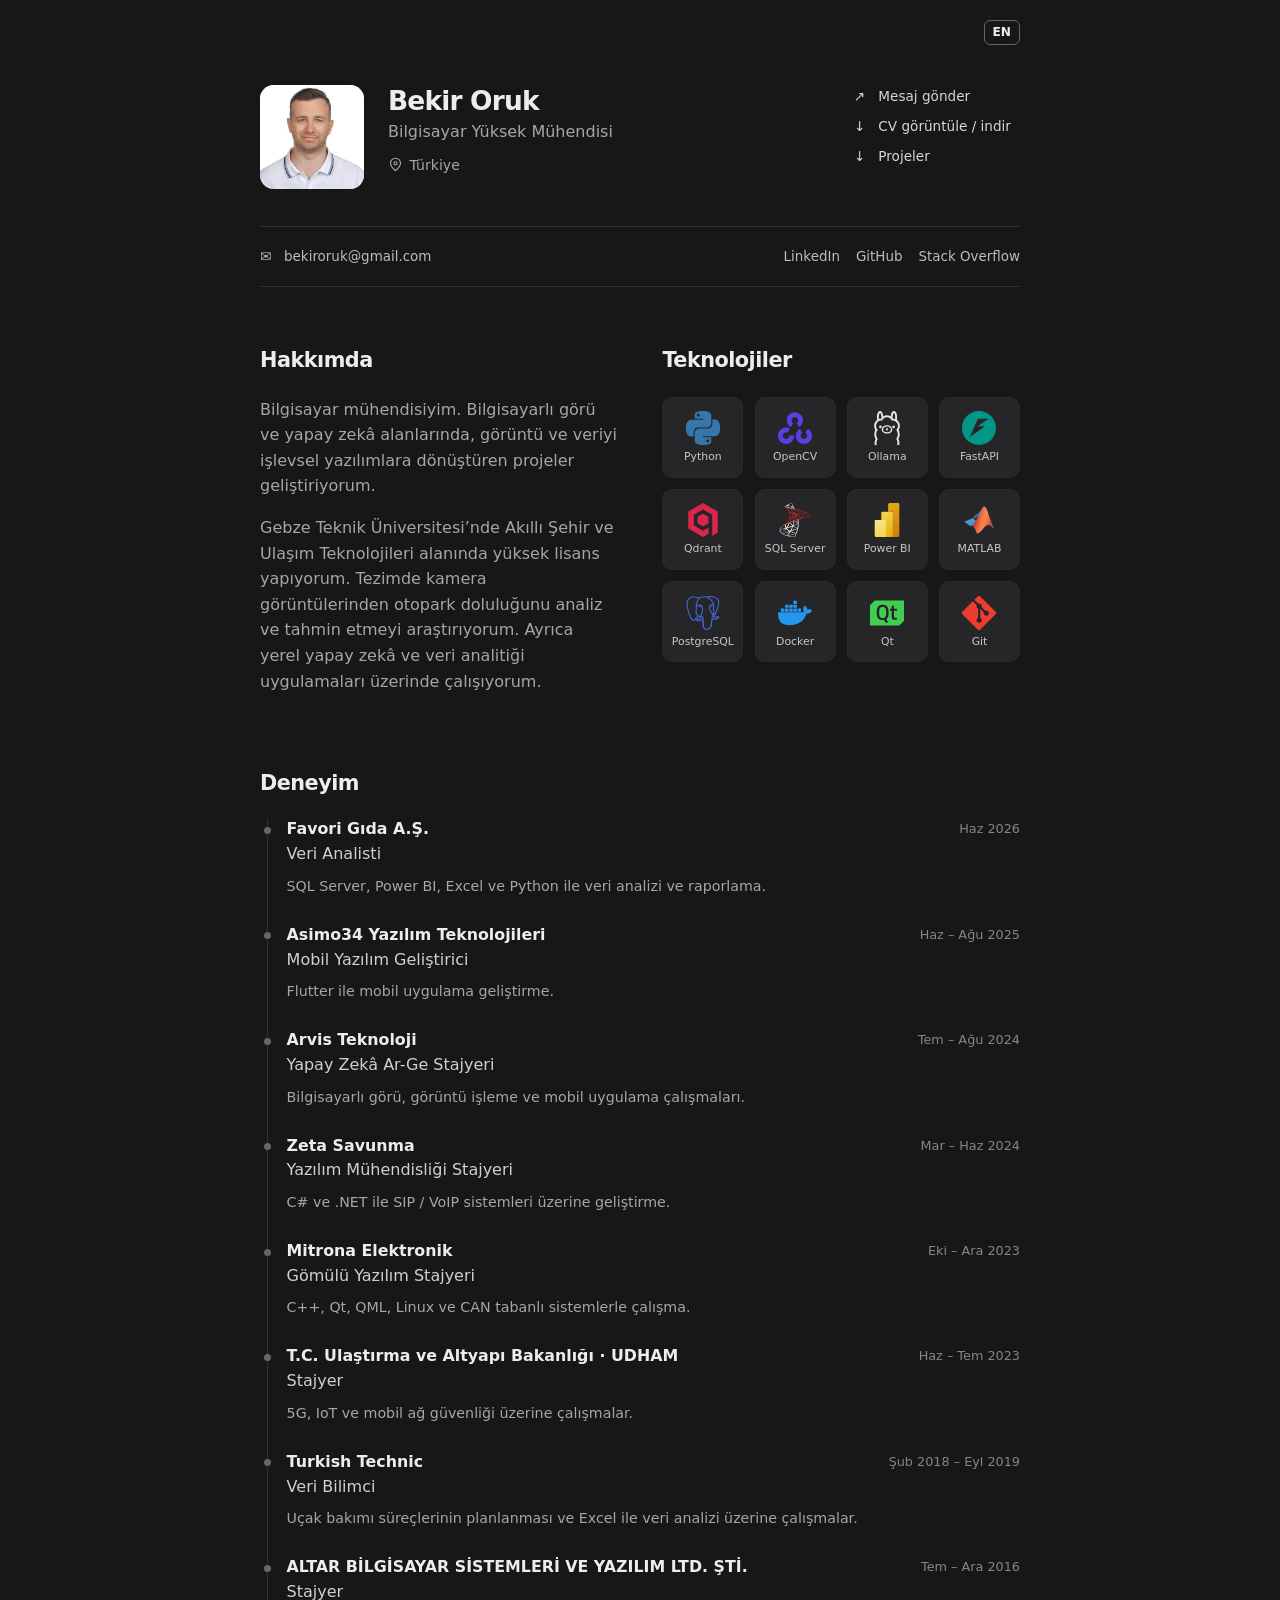
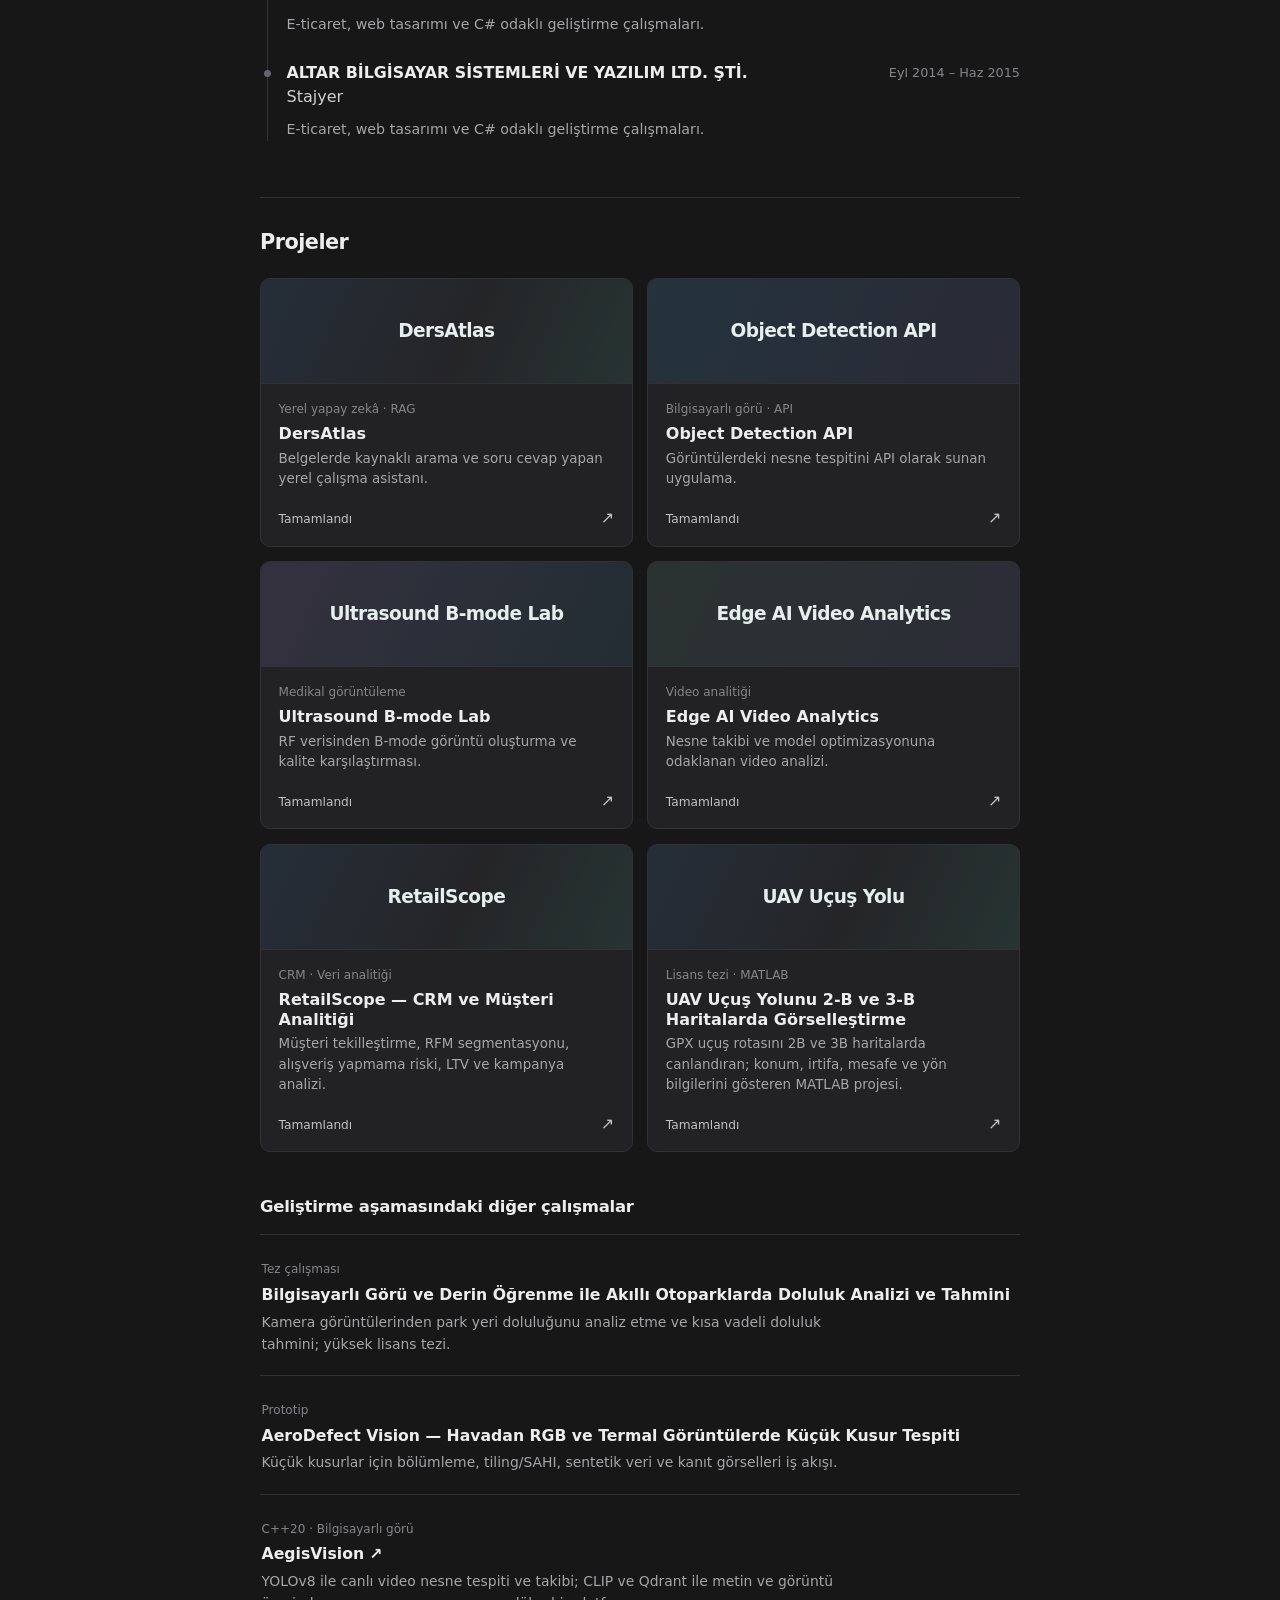
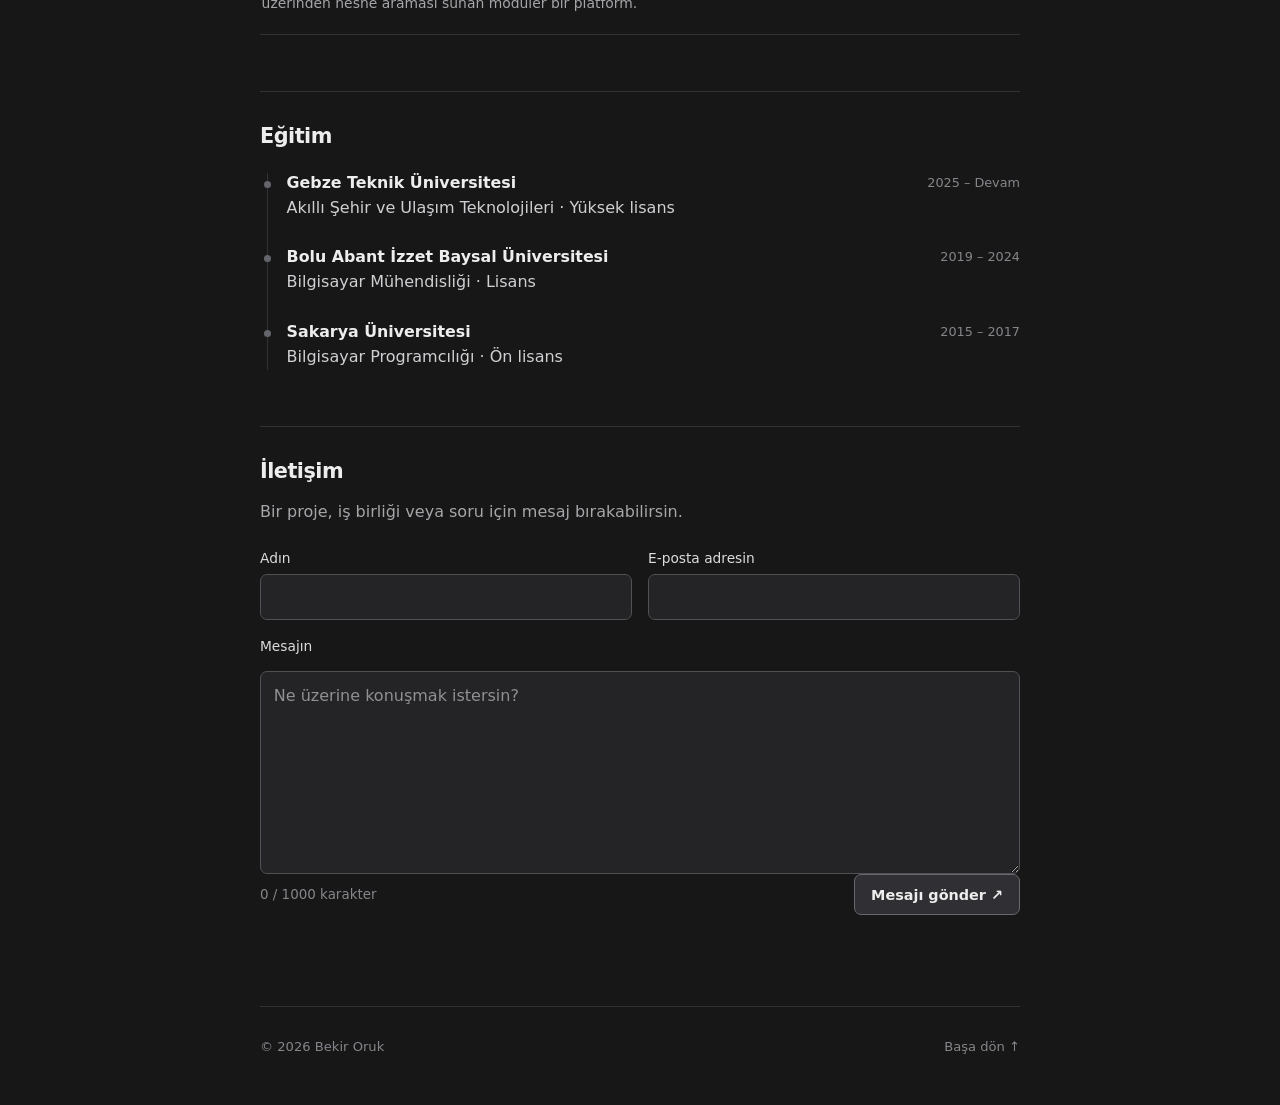
==== index.html @ a129b003 "Add AegisVision project with verified description" ====
<!doctype html>
<html lang="tr"><head><meta charset="utf-8"><meta name="viewport" content="width=device-width, initial-scale=1"><meta name="theme-color" content="#171717"><meta name="description" content="Bekir Oruk’un portföyü. Bilgisayarlı görü, yerel yapay zekâ ve yazılım projeleri."><title>Bekir Oruk | Bilgisayar Yüksek Mühendisi</title><link rel="alternate" hreflang="tr" href="https://bekir-oruk.bekiroruk.chatgpt.site/"><link rel="alternate" hreflang="en" href="https://bekir-oruk.bekiroruk.chatgpt.site/en/"><link rel="icon" type="image/svg+xml" href="data:image/svg+xml,%3Csvg xmlns='http://www.w3.org/2000/svg' viewBox='0 0 64 64'%3E%3Crect width='64' height='64' rx='14' fill='%23171717'/%3E%3Ctext x='32' y='42' font-family='sans-serif' font-size='26' font-weight='700' text-anchor='middle' fill='%23e8e8e8'%3EBO%3C/text%3E%3C/svg%3E"><link rel="stylesheet" href="assets/css/styles.css"></head><body><a class="skip" href="#icerik">İçeriğe geç</a><main class="page" id="icerik">
<header class="profile" id="baslangic"><a class="lang-switch" href="/en/" hreflang="en" lang="en" aria-label="EN">EN</a><img src="assets/images/bekir-oruk.jpg" alt="Bekir Oruk" class="portrait" width="104" height="104" fetchpriority="high"><div class="identity"><h1>Bekir Oruk</h1><p>Bilgisayar Yüksek Mühendisi</p><span class="location"><svg viewBox="0 0 24 24" aria-hidden="true" focusable="false" fill="none" stroke="currentColor" stroke-width="1.8" stroke-linecap="round" stroke-linejoin="round"><path d="M20 10c0 5-8 12-8 12S4 15 4 10a8 8 0 1 1 16 0Z"/><circle cx="12" cy="10" r="2.5"/></svg><span>Türkiye</span></span></div><nav class="quick-links" aria-label="Hızlı bağlantılar"><a href="#mesaj">↗ &nbsp; Mesaj gönder</a><a href="assets/docs/Bekir_Oruk_CV.pdf" target="_blank" rel="noopener noreferrer" type="application/pdf">↓ &nbsp; CV görüntüle / indir</a><a href="#projeler">↓ &nbsp; Projeler</a></nav></header>
<div class="profile-links"><a class="email-link" href="mailto:bekiroruk@gmail.com">✉ &nbsp; bekiroruk@gmail.com</a><nav class="social-links" aria-label="Sosyal profiller">
            <a href="https://www.linkedin.com/in/bekiroruk/" target="_blank" rel="noopener noreferrer" aria-label="LinkedIn profilimi aç" title="LinkedIn"><svg viewBox="0 0 24 24" aria-hidden="true" focusable="false" fill="currentColor"><path d="M20.45 2H3.55C2.69 2 2 2.68 2 3.52v16.96c0 .84.69 1.52 1.55 1.52h16.9c.86 0 1.55-.68 1.55-1.52V3.52c0-.84-.69-1.52-1.55-1.52ZM7.93 18.75H5.16V9.84h2.77v8.91ZM6.55 8.62a1.6 1.6 0 1 1 0-3.2 1.6 1.6 0 0 1 0 3.2Zm12.2 10.13h-2.77v-4.33c0-1.03-.02-2.36-1.44-2.36-1.44 0-1.66 1.12-1.66 2.28v4.41h-2.77V9.84h2.66v1.22h.04c.37-.7 1.28-1.44 2.63-1.44 2.82 0 3.31 1.86 3.31 4.28v4.85Z"/></svg><span>LinkedIn</span></a>
            <a href="https://github.com/bekiroruk" target="_blank" rel="noopener noreferrer" aria-label="GitHub profilimi aç" title="GitHub"><svg viewBox="0 0 24 24" aria-hidden="true" focusable="false" fill="currentColor"><path d="M12 .9a11.1 11.1 0 0 0-3.51 21.63c.56.1.76-.24.76-.54v-2.12c-3.1.67-3.75-1.32-3.75-1.32-.5-1.28-1.24-1.62-1.24-1.62-1.01-.69.08-.68.08-.68 1.12.08 1.71 1.15 1.71 1.15 1 .69 2.61.49 3.25.37.1-.72.39-1.22.71-1.5-2.48-.28-5.09-1.24-5.09-5.48 0-1.21.43-2.2 1.15-2.97-.11-.28-.5-1.41.11-2.94 0 0 .94-.3 3.05 1.13a10.5 10.5 0 0 1 5.55 0c2.12-1.43 3.05-1.13 3.05-1.13.61 1.53.23 2.66.12 2.94.72.77 1.15 1.76 1.15 2.97 0 4.25-2.62 5.2-5.11 5.47.4.35.76 1.03.76 2.08v3.08c0 .3.2.65.77.54A11.1 11.1 0 0 0 12 .9Z"/></svg><span>GitHub</span></a>
            <a href="https://stackoverflow.com/users/26426395/bekir-oruk" target="_blank" rel="noopener noreferrer" aria-label="Stack Overflow profilimi aç" title="Stack Overflow"><svg viewBox="0 0 24 24" aria-hidden="true" focusable="false" fill="currentColor"><path d="M5 16h2v4h11v-4h2v6H5v-6Zm3 1h9v2H8v-2Zm.3-3.8 9.1 1.9-.4 1.9-9.1-1.9.4-1.9Zm1.6-4 8.3 3.9-.8 1.8-8.3-3.9.8-1.8Zm2.6-3.5 6.9 6.1-1.3 1.5-6.9-6.1 1.3-1.5ZM16.3 2l5 7.8-1.7 1.1-5-7.8L16.3 2Z"/></svg><span>Stack Overflow</span></a>
          </nav></div>
<div class="overview"><section id="hakkimda" class="about"><h2>Hakkımda</h2><p>Bilgisayar mühendisiyim. Bilgisayarlı görü ve yapay zekâ alanlarında, görüntü ve veriyi işlevsel yazılımlara dönüştüren projeler geliştiriyorum.</p><p>Gebze Teknik Üniversitesi’nde Akıllı Şehir ve Ulaşım Teknolojileri alanında yüksek lisans yapıyorum. Tezimde kamera görüntülerinden otopark doluluğunu analiz ve tahmin etmeyi araştırıyorum. Ayrıca yerel yapay zekâ ve veri analitiği uygulamaları üzerinde çalışıyorum.</p></section><section id="teknolojiler" class="stack"><h2>Teknolojiler</h2><div class="tech-grid"><div class="tech" title="Python"><img src="assets/icons/python.svg" alt="" width="34" height="34"><span>Python</span></div>
<div class="tech" title="OpenCV"><img src="assets/icons/opencv.svg" alt="" width="34" height="34"><span>OpenCV</span></div>
<div class="tech" title="Ollama"><img src="assets/icons/ollama.svg" alt="" width="34" height="34"><span>Ollama</span></div>
<div class="tech" title="FastAPI"><img src="assets/icons/fastapi.svg" alt="" width="34" height="34"><span>FastAPI</span></div>
<div class="tech" title="Qdrant"><img src="assets/icons/qdrant.svg" alt="" width="34" height="34"><span>Qdrant</span></div>
<div class="tech" title="SQL Server"><img src="assets/icons/sqlserver.svg" alt="" width="34" height="34"><span>SQL Server</span></div>
<div class="tech" title="Power BI"><img src="assets/icons/powerbi.svg" alt="" width="34" height="34"><span>Power BI</span></div>
<div class="tech" title="MATLAB"><img src="assets/icons/matlab.svg" alt="" width="34" height="34"><span>MATLAB</span></div>
<div class="tech" title="PostgreSQL"><img src="assets/icons/postgresql.svg" alt="" width="34" height="34"><span>PostgreSQL</span></div>
<div class="tech" title="Docker"><img src="assets/icons/docker.svg" alt="" width="34" height="34"><span>Docker</span></div>
<div class="tech" title="Qt"><img src="assets/icons/qt.svg" alt="" width="34" height="34"><span>Qt</span></div>
<div class="tech" title="Git"><img src="assets/icons/git.svg" alt="" width="34" height="34"><span>Git</span></div></div></section></div>
<section id="deneyim" class="block"><h2>Deneyim</h2><div class="timeline"><article class="timeline-item"><div class="timeline-head"><div><h3>Favori Gıda A.Ş.</h3><p class="timeline-role">Veri Analisti</p></div><time>Haz 2026</time></div><p>SQL Server, Power BI, Excel ve Python ile veri analizi ve raporlama.</p></article>
<article class="timeline-item"><div class="timeline-head"><div><h3>Asimo34 Yazılım Teknolojileri</h3><p class="timeline-role">Mobil Yazılım Geliştirici</p></div><time>Haz – Ağu 2025</time></div><p>Flutter ile mobil uygulama geliştirme.</p></article>
<article class="timeline-item"><div class="timeline-head"><div><h3>Arvis Teknoloji</h3><p class="timeline-role">Yapay Zekâ Ar-Ge Stajyeri</p></div><time>Tem – Ağu 2024</time></div><p>Bilgisayarlı görü, görüntü işleme ve mobil uygulama çalışmaları.</p></article>
<article class="timeline-item"><div class="timeline-head"><div><h3>Zeta Savunma</h3><p class="timeline-role">Yazılım Mühendisliği Stajyeri</p></div><time>Mar – Haz 2024</time></div><p>C# ve .NET ile SIP / VoIP sistemleri üzerine geliştirme.</p></article>
<article class="timeline-item"><div class="timeline-head"><div><h3>Mitrona Elektronik</h3><p class="timeline-role">Gömülü Yazılım Stajyeri</p></div><time>Eki – Ara 2023</time></div><p>C++, Qt, QML, Linux ve CAN tabanlı sistemlerle çalışma.</p></article>
<article class="timeline-item"><div class="timeline-head"><div><h3>T.C. Ulaştırma ve Altyapı Bakanlığı · UDHAM</h3><p class="timeline-role">Stajyer</p></div><time>Haz – Tem 2023</time></div><p>5G, IoT ve mobil ağ güvenliği üzerine çalışmalar.</p></article>
<article class="timeline-item"><div class="timeline-head"><div><h3>Turkish Technic</h3><p class="timeline-role">Veri Bilimci</p></div><time>Şub 2018 – Eyl 2019</time></div><p>Uçak bakımı süreçlerinin planlanması ve Excel ile veri analizi üzerine çalışmalar.</p></article>
<article class="timeline-item"><div class="timeline-head"><div><h3>ALTAR BİLGİSAYAR SİSTEMLERİ VE YAZILIM LTD. ŞTİ.</h3><p class="timeline-role">Stajyer</p></div><time>Tem – Ara 2016</time></div><p>E-ticaret, web tasarımı ve C# odaklı geliştirme çalışmaları.</p></article>
<article class="timeline-item"><div class="timeline-head"><div><h3>ALTAR BİLGİSAYAR SİSTEMLERİ VE YAZILIM LTD. ŞTİ.</h3><p class="timeline-role">Stajyer</p></div><time>Eyl 2014 – Haz 2015</time></div><p>E-ticaret, web tasarımı ve C# odaklı geliştirme çalışmaları.</p></article></div></section>
<section id="projeler" class="block"><h2>Projeler</h2><div class="project-grid"><a class="project-card" href="https://github.com/bekiroruk/LLM_dersatlas" target="_blank" rel="noopener noreferrer"><span class="project-visual" aria-hidden="true"><span>DersAtlas</span></span><span class="project-details"><span class="project-category">Yerel yapay zekâ · RAG</span><strong>DersAtlas</strong><span class="project-description">Belgelerde kaynaklı arama ve soru cevap yapan yerel çalışma asistanı.</span><span class="project-foot"><span>Tamamlandı</span><span aria-hidden="true">↗</span></span></span></a>
<a class="project-card" href="https://github.com/bekiroruk/Object-Detection-Api" target="_blank" rel="noopener noreferrer"><span class="project-visual" aria-hidden="true"><span>Object Detection API</span></span><span class="project-details"><span class="project-category">Bilgisayarlı görü · API</span><strong>Object Detection API</strong><span class="project-description">Görüntülerdeki nesne tespitini API olarak sunan uygulama.</span><span class="project-foot"><span>Tamamlandı</span><span aria-hidden="true">↗</span></span></span></a>
<a class="project-card" href="https://github.com/bekiroruk/ultrasound-bmode-lab" target="_blank" rel="noopener noreferrer"><span class="project-visual" aria-hidden="true"><span>Ultrasound B-mode Lab</span></span><span class="project-details"><span class="project-category">Medikal görüntüleme</span><strong>Ultrasound B-mode Lab</strong><span class="project-description">RF verisinden B-mode görüntü oluşturma ve kalite karşılaştırması.</span><span class="project-foot"><span>Tamamlandı</span><span aria-hidden="true">↗</span></span></span></a>
<a class="project-card" href="https://github.com/bekiroruk/cv-advanced-assessment" target="_blank" rel="noopener noreferrer"><span class="project-visual" aria-hidden="true"><span>Edge AI Video Analytics</span></span><span class="project-details"><span class="project-category">Video analitiği</span><strong>Edge AI Video Analytics</strong><span class="project-description">Nesne takibi ve model optimizasyonuna odaklanan video analizi.</span><span class="project-foot"><span>Tamamlandı</span><span aria-hidden="true">↗</span></span></span></a><a class="project-card" href="https://github.com/bekiroruk/retailscope-crm-analytics" target="_blank" rel="noopener noreferrer"><span class="project-visual" aria-hidden="true"><span>RetailScope</span></span><span class="project-details"><span class="project-category">CRM · Veri analitiği</span><strong>RetailScope — CRM ve Müşteri Analitiği</strong><span class="project-description">Müşteri tekilleştirme, RFM segmentasyonu, alışveriş yapmama riski, LTV ve kampanya analizi.</span><span class="project-foot"><span>Tamamlandı</span><span aria-hidden="true">↗</span></span></span></a><a class="project-card" href="https://github.com/bekiroruk/uav-flight-path-visualization" target="_blank" rel="noopener noreferrer"><span class="project-visual" aria-hidden="true"><span>UAV Uçuş Yolu</span></span><span class="project-details"><span class="project-category">Lisans tezi · MATLAB</span><strong>UAV Uçuş Yolunu 2-B ve 3-B Haritalarda Görselleştirme</strong><span class="project-description">GPX uçuş rotasını 2B ve 3B haritalarda canlandıran; konum, irtifa, mesafe ve yön bilgilerini gösteren MATLAB projesi.</span><span class="project-foot"><span>Tamamlandı</span><span aria-hidden="true">↗</span></span></span></a></div><h3 class="subheading">Geliştirme aşamasındaki diğer çalışmalar</h3><div class="work-list"><article class="work-row"><div><span class="eyebrow">Tez çalışması</span><h3>Bilgisayarlı Görü ve Derin Öğrenme ile Akıllı Otoparklarda Doluluk Analizi ve Tahmini</h3><p>Kamera görüntülerinden park yeri doluluğunu analiz etme ve kısa vadeli doluluk tahmini; yüksek lisans tezi.</p></div></article><article class="work-row"><div><span class="eyebrow">Prototip</span><h3>AeroDefect Vision — Havadan RGB ve Termal Görüntülerde Küçük Kusur Tespiti</h3><p>Küçük kusurlar için bölümleme, tiling/SAHI, sentetik veri ve kanıt görselleri iş akışı.</p></div></article><article class="work-row"><div><span class="eyebrow">C++20 · Bilgisayarlı görü</span><h3><a href="https://github.com/bekiroruk/aegis-vision" target="_blank" rel="noopener noreferrer" aria-label="AegisVision GitHub deposunu aç">AegisVision <span aria-hidden="true">↗</span></a></h3><p>YOLOv8 ile canlı video nesne tespiti ve takibi; CLIP ve Qdrant ile metin ve görüntü üzerinden nesne araması sunan modüler bir platform.</p></div></article></div></section>
<section id="egitim" class="block"><h2>Eğitim</h2><div class="timeline"><article class="timeline-item"><div class="timeline-head"><div><h3>Gebze Teknik Üniversitesi</h3><p class="timeline-role">Akıllı Şehir ve Ulaşım Teknolojileri · Yüksek lisans</p></div><time>2025 – Devam</time></div></article><article class="timeline-item"><div class="timeline-head"><div><h3>Bolu Abant İzzet Baysal Üniversitesi</h3><p class="timeline-role">Bilgisayar Mühendisliği · Lisans</p></div><time>2019 – 2024</time></div></article><article class="timeline-item"><div class="timeline-head"><div><h3>Sakarya Üniversitesi</h3><p class="timeline-role">Bilgisayar Programcılığı · Ön lisans</p></div><time>2015 – 2017</time></div></article></div></section>
<section id="mesaj" class="block contact"><h2>İletişim</h2><p>Bir proje, iş birliği veya soru için mesaj bırakabilirsin.</p><form class="contact-form" action="https://formsubmit.co/bekiroruk@gmail.com" method="POST"><input type="hidden" name="_subject" value="Bekir Oruk web sitesinden yeni mesaj"><input class="form-trap" type="text" name="_honey" tabindex="-1" autocomplete="off" aria-hidden="true"><div class="contact-fields"><label>Adın<input type="text" name="name" autocomplete="name" required maxlength="100"></label><label>E-posta adresin<input type="email" name="email" autocomplete="email" required maxlength="254"></label></div><label for="contact-message">Mesajın</label><textarea id="contact-message" name="message" required maxlength="1000" rows="7" placeholder="Ne üzerine konuşmak istersin?"></textarea><div class="form-footer"><span id="message-count" aria-live="polite">0 / 1000 karakter</span><button class="btn" type="submit">Mesajı gönder <span aria-hidden="true">↗</span></button></div><p class="form-feedback" id="form-feedback" role="status" aria-live="polite"></p></form></section><footer><span>© 2026 Bekir Oruk</span><a href="#baslangic">Başa dön ↑</a></footer></main><script src="assets/js/main.js" defer></script></body></html>
---- assets/css/styles.css ----
:root{color-scheme:dark;--bg:#171717;--card:#222225;--line:#323236;--text:#ededed;--muted:#a6a6aa;--soft:#85858b;--green:#50bd88}
*{box-sizing:border-box}html{scroll-behavior:smooth;scroll-padding-top:1.5rem}body{margin:0;background:var(--bg);color:var(--text);font:400 1rem/1.6 system-ui,-apple-system,"Segoe UI",sans-serif}a{color:inherit;text-decoration:none}a:hover{color:white}a:focus-visible,button:focus-visible,input:focus-visible,textarea:focus-visible{outline:2px solid #b9d8ff;outline-offset:3px}.skip{position:absolute;top:-5rem;left:1rem;z-index:3;padding:.5rem 1rem;background:white;color:#171717}.skip:focus{top:1rem}.page{width:min(100% - 2.5rem,760px);margin:0 auto}
.profile{display:grid;grid-template-columns:104px minmax(0,1fr) 138px;gap:1.5rem;align-items:start;padding:5.3rem 0 2.3rem}.portrait{width:104px;height:104px;object-fit:cover;object-position:center 22%;border-radius:14px;background:#ccc}.identity h1{font-size:1.65rem;line-height:1.18;letter-spacing:-.03em;margin:0 0 .2rem}.identity p{font-size:1rem;color:var(--muted);margin:0}.location,.availability{display:block;color:var(--muted);font-size:.88rem}.location{display:flex;align-items:center;gap:.4rem;margin-top:.55rem}.location svg{width:15px;height:15px;flex:none}.availability{margin-top:.3rem}.availability span{color:var(--green);font-size:.65rem;margin-right:.28rem}.quick-links{display:grid;gap:.5rem;font-size:.85rem;color:#d6d6d9;padding-top:.15rem}.quick-links a:hover,.email-link:hover{color:white;text-decoration:underline;text-underline-offset:4px}
.profile-links{display:flex;justify-content:space-between;align-items:center;gap:1.2rem;padding:1.2rem 0;border-block:1px solid var(--line);font-size:.84rem;color:#bbbcc0}.email-link{white-space:nowrap}.social-links{display:flex;justify-content:flex-end;flex-wrap:wrap;gap:.38rem 1rem}.social-links a{display:inline-flex;align-items:center;gap:.35rem}.social-links svg{width:15px;height:15px;display:none}.social-links a:hover{color:white}.social-links a span{display:inline}
.overview{display:grid;grid-template-columns:1fr 1fr;gap:2.8rem;padding:3.8rem 0 2.8rem}.page h2{font-size:1.3rem;line-height:1.25;letter-spacing:-.025em;margin:0 0 1.4rem}.about p{margin:0 0 1rem;color:var(--muted)}.about p:last-child{margin-bottom:0}.tech-grid{display:grid;grid-template-columns:repeat(4,minmax(0,1fr));gap:.7rem}.tech{aspect-ratio:1;display:flex;align-items:center;justify-content:center;flex-direction:column;gap:.15rem;border-radius:10px;background:#262629;border:1px solid #2a2a2d;color:#c8c8cb;font-size:.66rem;line-height:1.1;text-align:center}.tech-mark{font-size:1.45rem;font-weight:800;line-height:1.1;letter-spacing:-.07em;color:var(--brand)}
.block{padding:2rem 0 3.5rem;border-bottom:1px solid var(--line)}.timeline{border-left:1px solid var(--line);margin-left:.45rem}.timeline-item{position:relative;padding:0 0 1.7rem 1.15rem}.timeline-item:last-child{padding-bottom:0}.timeline-item:before{content:"";position:absolute;left:-4px;top:.48rem;width:7px;height:7px;background:#65666d;border-radius:50%}.timeline-head{display:flex;justify-content:space-between;gap:1.2rem}.timeline h3{font-size:.99rem;margin:0 0 .08rem;line-height:1.3}.timeline-role{color:#d0d0d4;margin:0}.timeline time{flex:none;color:var(--soft);font-size:.8rem;white-space:nowrap}.timeline-item>p{color:var(--muted);font-size:.89rem;margin:.5rem 0 0}.project-grid{display:grid;grid-template-columns:1fr 1fr;gap:.9rem}.project-card{display:flex;flex-direction:column;overflow:hidden;min-width:0;border:1px solid var(--line);background:var(--card);border-radius:10px;transition:transform .2s,border-color .2s}.project-card:hover{transform:translateY(-3px);border-color:#777780}.project-visual{display:grid;place-items:center;min-height:105px;padding:1rem 1.4rem;background:linear-gradient(115deg,#252e39,#252528 55%,#263432);border-bottom:1px solid var(--line);font-size:1.16rem;letter-spacing:-.03em;font-weight:750;text-align:center;color:#e6eeee}.project-card:nth-child(2) .project-visual{background:linear-gradient(115deg,#24333d,#2a2a35)}.project-card:nth-child(3) .project-visual{background:linear-gradient(115deg,#34313e,#232d33)}.project-card:nth-child(4) .project-visual{background:linear-gradient(115deg,#2b3331,#2c2c37)}.project-details{display:flex;flex-direction:column;gap:.3rem;padding:1rem 1.1rem;flex:1}.project-category,.eyebrow{font-size:.75rem;color:var(--soft)}.project-details strong{font-size:1rem;line-height:1.25}.project-description{color:var(--muted);font-size:.84rem;line-height:1.5}.project-foot{display:flex;justify-content:space-between;gap:.5rem;margin-top:auto;padding-top:1rem;color:#c1c2c6;font-size:.76rem}.project-foot span:last-child{font-size:1rem;line-height:1}.thesis{display:flex;justify-content:space-between;gap:1.5rem;align-items:center;padding:1.5rem 0 0}.thesis h3{font-size:1rem;margin:.2rem 0 .25rem}.thesis p{color:var(--muted);font-size:.88rem;margin:0}.thesis-status{white-space:nowrap;font-size:.8rem;color:var(--green)}
.contact{border:0}.contact>p{color:var(--muted);margin:-.5rem 0 1.4rem}.contact-fields{display:grid;grid-template-columns:1fr 1fr;gap:1rem}.contact-form label{display:block;font-size:.86rem;color:#ddd;margin-bottom:.9rem}.contact-form input:not(.form-trap),.contact-form textarea{display:block;width:100%;margin-top:.3rem;padding:.7rem .8rem;background:#242426;border:1px solid #505055;border-radius:7px;color:var(--text);font:inherit}.contact-form textarea{resize:vertical;min-height:150px}.contact-form textarea::placeholder{color:#909094}.form-trap{position:absolute;left:-9999px;width:1px;height:1px}.form-footer{display:flex;justify-content:space-between;align-items:center;gap:1rem;color:var(--soft);font-size:.84rem}.form-footer button{border:1px solid #68686d;background:#303034;color:var(--text);border-radius:7px;padding:.7rem 1rem;font:600 .9rem system-ui;cursor:pointer}.form-footer button:hover{background:#48484d}.form-footer button:disabled{opacity:.6;cursor:wait}.form-feedback{min-height:1.5rem;margin:.7rem 0 0;color:var(--green)}.form-feedback.is-error{color:#f6aaa8}.form-note{font-size:.76rem;color:var(--soft)}footer{border-top:1px solid var(--line);display:flex;justify-content:space-between;gap:1rem;padding:1.8rem 0 3rem;font-size:.82rem;color:var(--soft)}
@media(max-width:700px){.profile{padding-top:3rem;grid-template-columns:92px minmax(0,1fr);gap:1.2rem}.portrait{width:92px;height:92px}.quick-links{grid-column:2;display:flex;flex-wrap:wrap;gap:1rem}.profile-links{align-items:flex-start;flex-direction:column;gap:.8rem}.social-links{justify-content:flex-start}.overview{gap:1.7rem}}
@media(max-width:560px){.page{width:min(100% - 2rem,760px)}.profile{grid-template-columns:76px minmax(0,1fr);gap:1rem;padding:2.4rem 0 1.6rem}.portrait{width:76px;height:76px;border-radius:11px}.identity h1{font-size:1.4rem}.identity p{font-size:.9rem}.availability{font-size:.78rem}.quick-links{grid-column:1/-1}.overview{grid-template-columns:1fr;padding:2.8rem 0 1rem}.tech-grid{grid-template-columns:repeat(4,minmax(0,1fr))}.block{padding:2.3rem 0}.timeline-head{display:block}.timeline time{display:block;margin:.25rem 0 0}.project-grid{grid-template-columns:1fr}.thesis{align-items:flex-start;flex-direction:column;gap:.4rem}.contact-fields{grid-template-columns:1fr}.form-footer{align-items:stretch;flex-direction:column}.form-footer button{width:100%}}@media(prefers-reduced-motion:reduce){html{scroll-behavior:auto}.project-card{transition:none}}

/* Profile actions and language switch */
.profile{position:relative;grid-template-columns:104px minmax(0,1fr) 166px}
.lang-switch{position:absolute;right:0;top:1.25rem;border:1px solid #65656a;border-radius:6px;color:#ececef;padding:.2rem .5rem;font-weight:700;font-size:.76rem;line-height:1.4}
.lang-switch:hover{background:#36363a}
.quick-links{padding-top:.1rem}

/* Technology logos shipped with the page */
.tech{aspect-ratio:1;gap:.38rem}
.tech img{width:34px;height:34px;display:block}
.tech>span{font-size:.68rem;white-space:nowrap}
.tech{position:relative;transition:transform .22s ease,border-color .22s ease,border-radius .22s ease,background-color .22s ease,box-shadow .22s ease}
.tech img{transition:transform .22s ease}
@media(hover:hover) and (pointer:fine){.tech:hover{z-index:1;transform:translateY(-3px) scale(1.045);border-color:#7793a7;border-radius:14px;background:#2b2d31;box-shadow:0 9px 24px rgba(0,0,0,.25),0 0 0 1px rgba(123,172,204,.15)}.tech:hover img{transform:scale(1.07)}}
@media(prefers-reduced-motion:reduce){.tech,.tech img{transition:none}.tech:hover,.tech:hover img{transform:none}}

/* Timeline dates share a right edge regardless of title length */
.timeline-head{display:grid;grid-template-columns:minmax(0,1fr) 126px;align-items:start}
.timeline time{justify-self:end;text-align:right;white-space:nowrap}

/* Work in progress sits below the published projects */
.subheading{font-size:1.03rem;margin:2.6rem 0 .9rem;letter-spacing:-.015em}
.work-list{border-top:1px solid var(--line)}
.work-row{padding:1.25rem .1rem;border-bottom:1px solid var(--line)}
.work-row h3{font-size:.98rem;line-height:1.4;margin:.18rem 0 .3rem}
.work-row p{font-size:.87rem;color:var(--muted);margin:0;max-width:68ch}

@media(max-width:700px){.profile{grid-template-columns:92px minmax(0,1fr)}.lang-switch{top:.65rem}.quick-links{grid-column:2;padding-top:0}}
@media(max-width:560px){.profile{grid-template-columns:76px minmax(0,1fr);padding-top:2.9rem}.quick-links{grid-column:1/-1}.timeline-head{grid-template-columns:minmax(0,1fr) 118px;gap:.5rem}.timeline time{display:block;margin:0;font-size:.75rem;white-space:normal}footer{flex-wrap:wrap}}
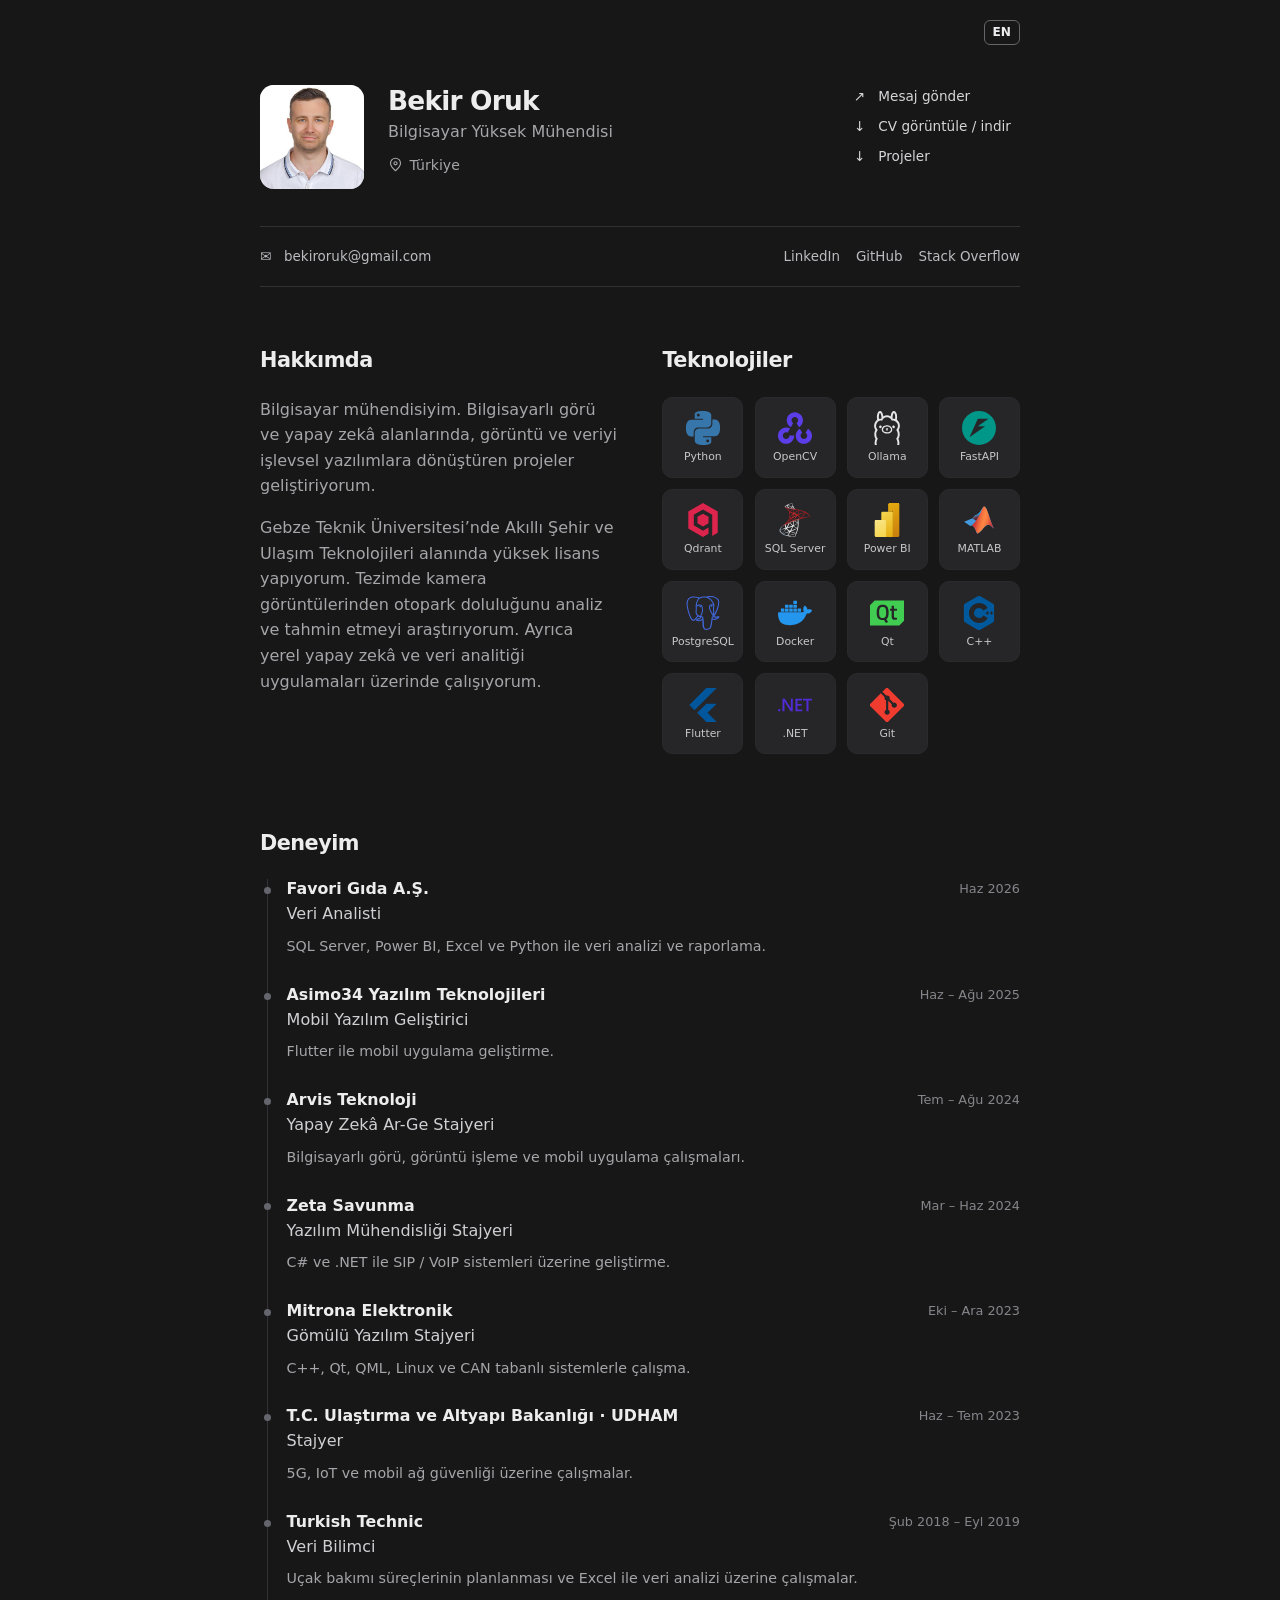
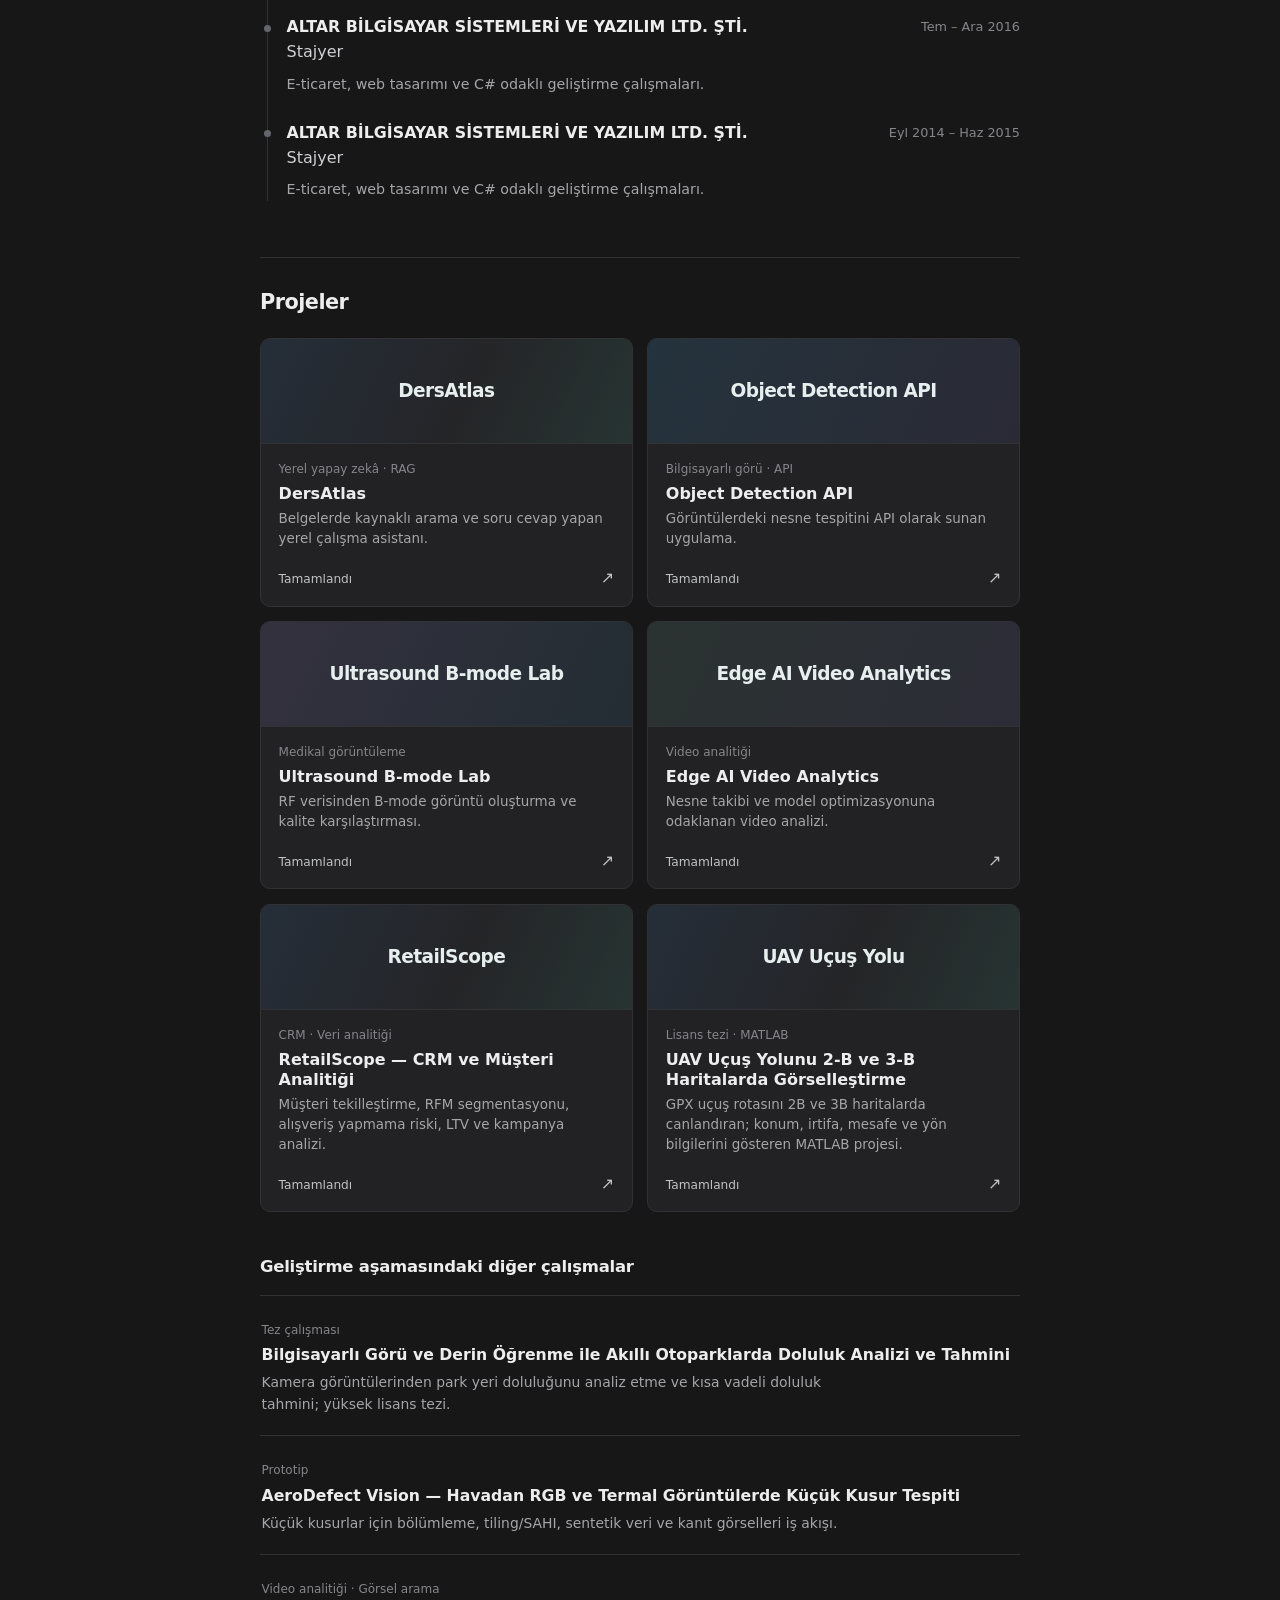
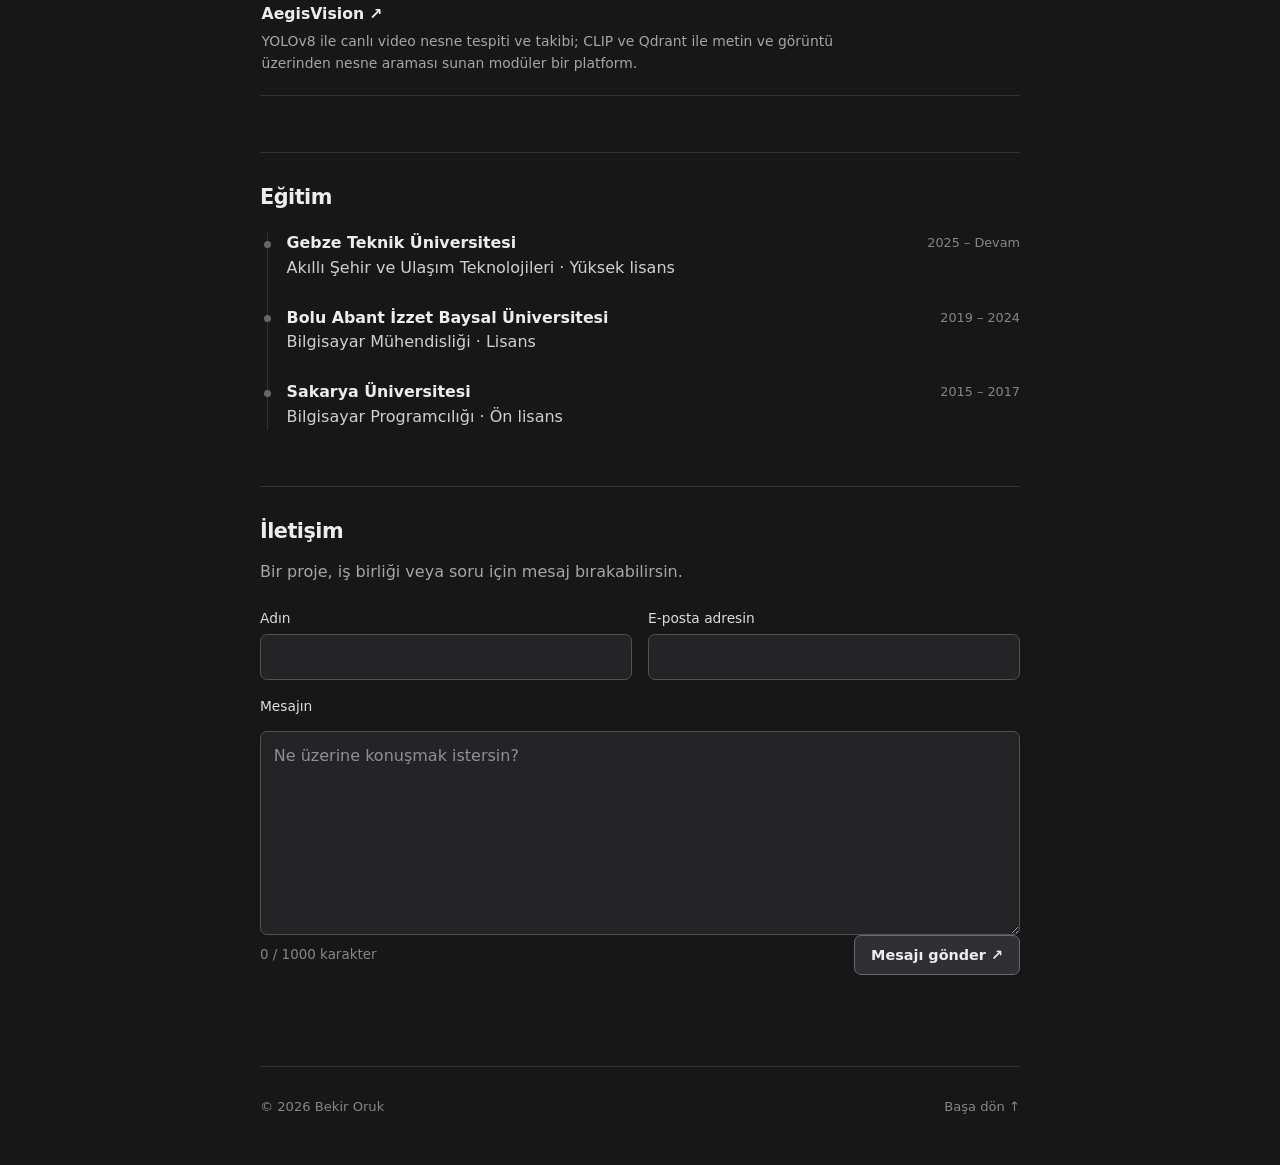
==== commit ecb01410: "Update technologies, language-specific CV links and AegisVision label" ====
--- a/index.html
+++ b/index.html
@@ -1,6 +1,6 @@
 <!doctype html>
 <html lang="tr"><head><meta charset="utf-8"><meta name="viewport" content="width=device-width, initial-scale=1"><meta name="theme-color" content="#171717"><meta name="description" content="Bekir Oruk’un portföyü. Bilgisayarlı görü, yerel yapay zekâ ve yazılım projeleri."><title>Bekir Oruk | Bilgisayar Yüksek Mühendisi</title><link rel="alternate" hreflang="tr" href="https://bekir-oruk.bekiroruk.chatgpt.site/"><link rel="alternate" hreflang="en" href="https://bekir-oruk.bekiroruk.chatgpt.site/en/"><link rel="icon" type="image/svg+xml" href="data:image/svg+xml,%3Csvg xmlns='http://www.w3.org/2000/svg' viewBox='0 0 64 64'%3E%3Crect width='64' height='64' rx='14' fill='%23171717'/%3E%3Ctext x='32' y='42' font-family='sans-serif' font-size='26' font-weight='700' text-anchor='middle' fill='%23e8e8e8'%3EBO%3C/text%3E%3C/svg%3E"><link rel="stylesheet" href="assets/css/styles.css"></head><body><a class="skip" href="#icerik">İçeriğe geç</a><main class="page" id="icerik">
-<header class="profile" id="baslangic"><a class="lang-switch" href="/en/" hreflang="en" lang="en" aria-label="EN">EN</a><img src="assets/images/bekir-oruk.jpg" alt="Bekir Oruk" class="portrait" width="104" height="104" fetchpriority="high"><div class="identity"><h1>Bekir Oruk</h1><p>Bilgisayar Yüksek Mühendisi</p><span class="location"><svg viewBox="0 0 24 24" aria-hidden="true" focusable="false" fill="none" stroke="currentColor" stroke-width="1.8" stroke-linecap="round" stroke-linejoin="round"><path d="M20 10c0 5-8 12-8 12S4 15 4 10a8 8 0 1 1 16 0Z"/><circle cx="12" cy="10" r="2.5"/></svg><span>Türkiye</span></span></div><nav class="quick-links" aria-label="Hızlı bağlantılar"><a href="#mesaj">↗ &nbsp; Mesaj gönder</a><a href="assets/docs/Bekir_Oruk_CV.pdf" target="_blank" rel="noopener noreferrer" type="application/pdf">↓ &nbsp; CV görüntüle / indir</a><a href="#projeler">↓ &nbsp; Projeler</a></nav></header>
+<header class="profile" id="baslangic"><a class="lang-switch" href="/en/" hreflang="en" lang="en" aria-label="EN">EN</a><img src="assets/images/bekir-oruk.jpg" alt="Bekir Oruk" class="portrait" width="104" height="104" fetchpriority="high"><div class="identity"><h1>Bekir Oruk</h1><p>Bilgisayar Yüksek Mühendisi</p><span class="location"><svg viewBox="0 0 24 24" aria-hidden="true" focusable="false" fill="none" stroke="currentColor" stroke-width="1.8" stroke-linecap="round" stroke-linejoin="round"><path d="M20 10c0 5-8 12-8 12S4 15 4 10a8 8 0 1 1 16 0Z"/><circle cx="12" cy="10" r="2.5"/></svg><span>Türkiye</span></span></div><nav class="quick-links" aria-label="Hızlı bağlantılar"><a href="#mesaj">↗ &nbsp; Mesaj gönder</a><a href="https://drive.google.com/file/d/1dVOQ8RMS-EALiJ9gDw-gQDkmZav8XelQ/view?usp=drivesdk" target="_blank" rel="noopener noreferrer">↓ &nbsp; CV görüntüle / indir</a><a href="#projeler">↓ &nbsp; Projeler</a></nav></header>
 <div class="profile-links"><a class="email-link" href="mailto:bekiroruk@gmail.com">✉ &nbsp; bekiroruk@gmail.com</a><nav class="social-links" aria-label="Sosyal profiller">
             <a href="https://www.linkedin.com/in/bekiroruk/" target="_blank" rel="noopener noreferrer" aria-label="LinkedIn profilimi aç" title="LinkedIn"><svg viewBox="0 0 24 24" aria-hidden="true" focusable="false" fill="currentColor"><path d="M20.45 2H3.55C2.69 2 2 2.68 2 3.52v16.96c0 .84.69 1.52 1.55 1.52h16.9c.86 0 1.55-.68 1.55-1.52V3.52c0-.84-.69-1.52-1.55-1.52ZM7.93 18.75H5.16V9.84h2.77v8.91ZM6.55 8.62a1.6 1.6 0 1 1 0-3.2 1.6 1.6 0 0 1 0 3.2Zm12.2 10.13h-2.77v-4.33c0-1.03-.02-2.36-1.44-2.36-1.44 0-1.66 1.12-1.66 2.28v4.41h-2.77V9.84h2.66v1.22h.04c.37-.7 1.28-1.44 2.63-1.44 2.82 0 3.31 1.86 3.31 4.28v4.85Z"/></svg><span>LinkedIn</span></a>
             <a href="https://github.com/bekiroruk" target="_blank" rel="noopener noreferrer" aria-label="GitHub profilimi aç" title="GitHub"><svg viewBox="0 0 24 24" aria-hidden="true" focusable="false" fill="currentColor"><path d="M12 .9a11.1 11.1 0 0 0-3.51 21.63c.56.1.76-.24.76-.54v-2.12c-3.1.67-3.75-1.32-3.75-1.32-.5-1.28-1.24-1.62-1.24-1.62-1.01-.69.08-.68.08-.68 1.12.08 1.71 1.15 1.71 1.15 1 .69 2.61.49 3.25.37.1-.72.39-1.22.71-1.5-2.48-.28-5.09-1.24-5.09-5.48 0-1.21.43-2.2 1.15-2.97-.11-.28-.5-1.41.11-2.94 0 0 .94-.3 3.05 1.13a10.5 10.5 0 0 1 5.55 0c2.12-1.43 3.05-1.13 3.05-1.13.61 1.53.23 2.66.12 2.94.72.77 1.15 1.76 1.15 2.97 0 4.25-2.62 5.2-5.11 5.47.4.35.76 1.03.76 2.08v3.08c0 .3.2.65.77.54A11.1 11.1 0 0 0 12 .9Z"/></svg><span>GitHub</span></a>
@@ -17,6 +17,9 @@
 <div class="tech" title="PostgreSQL"><img src="assets/icons/postgresql.svg" alt="" width="34" height="34"><span>PostgreSQL</span></div>
 <div class="tech" title="Docker"><img src="assets/icons/docker.svg" alt="" width="34" height="34"><span>Docker</span></div>
 <div class="tech" title="Qt"><img src="assets/icons/qt.svg" alt="" width="34" height="34"><span>Qt</span></div>
+<div class="tech" title="C++"><img src="assets/icons/cplusplus.svg" alt="" width="34" height="34"><span>C++</span></div>
+<div class="tech" title="Flutter"><img src="assets/icons/flutter.svg" alt="" width="34" height="34"><span>Flutter</span></div>
+<div class="tech" title=".NET"><img src="assets/icons/dotnet.svg" alt="" width="34" height="34"><span>.NET</span></div>
 <div class="tech" title="Git"><img src="assets/icons/git.svg" alt="" width="34" height="34"><span>Git</span></div></div></section></div>
 <section id="deneyim" class="block"><h2>Deneyim</h2><div class="timeline"><article class="timeline-item"><div class="timeline-head"><div><h3>Favori Gıda A.Ş.</h3><p class="timeline-role">Veri Analisti</p></div><time>Haz 2026</time></div><p>SQL Server, Power BI, Excel ve Python ile veri analizi ve raporlama.</p></article>
 <article class="timeline-item"><div class="timeline-head"><div><h3>Asimo34 Yazılım Teknolojileri</h3><p class="timeline-role">Mobil Yazılım Geliştirici</p></div><time>Haz – Ağu 2025</time></div><p>Flutter ile mobil uygulama geliştirme.</p></article>
@@ -30,6 +33,6 @@
 <section id="projeler" class="block"><h2>Projeler</h2><div class="project-grid"><a class="project-card" href="https://github.com/bekiroruk/LLM_dersatlas" target="_blank" rel="noopener noreferrer"><span class="project-visual" aria-hidden="true"><span>DersAtlas</span></span><span class="project-details"><span class="project-category">Yerel yapay zekâ · RAG</span><strong>DersAtlas</strong><span class="project-description">Belgelerde kaynaklı arama ve soru cevap yapan yerel çalışma asistanı.</span><span class="project-foot"><span>Tamamlandı</span><span aria-hidden="true">↗</span></span></span></a>
 <a class="project-card" href="https://github.com/bekiroruk/Object-Detection-Api" target="_blank" rel="noopener noreferrer"><span class="project-visual" aria-hidden="true"><span>Object Detection API</span></span><span class="project-details"><span class="project-category">Bilgisayarlı görü · API</span><strong>Object Detection API</strong><span class="project-description">Görüntülerdeki nesne tespitini API olarak sunan uygulama.</span><span class="project-foot"><span>Tamamlandı</span><span aria-hidden="true">↗</span></span></span></a>
 <a class="project-card" href="https://github.com/bekiroruk/ultrasound-bmode-lab" target="_blank" rel="noopener noreferrer"><span class="project-visual" aria-hidden="true"><span>Ultrasound B-mode Lab</span></span><span class="project-details"><span class="project-category">Medikal görüntüleme</span><strong>Ultrasound B-mode Lab</strong><span class="project-description">RF verisinden B-mode görüntü oluşturma ve kalite karşılaştırması.</span><span class="project-foot"><span>Tamamlandı</span><span aria-hidden="true">↗</span></span></span></a>
-<a class="project-card" href="https://github.com/bekiroruk/cv-advanced-assessment" target="_blank" rel="noopener noreferrer"><span class="project-visual" aria-hidden="true"><span>Edge AI Video Analytics</span></span><span class="project-details"><span class="project-category">Video analitiği</span><strong>Edge AI Video Analytics</strong><span class="project-description">Nesne takibi ve model optimizasyonuna odaklanan video analizi.</span><span class="project-foot"><span>Tamamlandı</span><span aria-hidden="true">↗</span></span></span></a><a class="project-card" href="https://github.com/bekiroruk/retailscope-crm-analytics" target="_blank" rel="noopener noreferrer"><span class="project-visual" aria-hidden="true"><span>RetailScope</span></span><span class="project-details"><span class="project-category">CRM · Veri analitiği</span><strong>RetailScope — CRM ve Müşteri Analitiği</strong><span class="project-description">Müşteri tekilleştirme, RFM segmentasyonu, alışveriş yapmama riski, LTV ve kampanya analizi.</span><span class="project-foot"><span>Tamamlandı</span><span aria-hidden="true">↗</span></span></span></a><a class="project-card" href="https://github.com/bekiroruk/uav-flight-path-visualization" target="_blank" rel="noopener noreferrer"><span class="project-visual" aria-hidden="true"><span>UAV Uçuş Yolu</span></span><span class="project-details"><span class="project-category">Lisans tezi · MATLAB</span><strong>UAV Uçuş Yolunu 2-B ve 3-B Haritalarda Görselleştirme</strong><span class="project-description">GPX uçuş rotasını 2B ve 3B haritalarda canlandıran; konum, irtifa, mesafe ve yön bilgilerini gösteren MATLAB projesi.</span><span class="project-foot"><span>Tamamlandı</span><span aria-hidden="true">↗</span></span></span></a></div><h3 class="subheading">Geliştirme aşamasındaki diğer çalışmalar</h3><div class="work-list"><article class="work-row"><div><span class="eyebrow">Tez çalışması</span><h3>Bilgisayarlı Görü ve Derin Öğrenme ile Akıllı Otoparklarda Doluluk Analizi ve Tahmini</h3><p>Kamera görüntülerinden park yeri doluluğunu analiz etme ve kısa vadeli doluluk tahmini; yüksek lisans tezi.</p></div></article><article class="work-row"><div><span class="eyebrow">Prototip</span><h3>AeroDefect Vision — Havadan RGB ve Termal Görüntülerde Küçük Kusur Tespiti</h3><p>Küçük kusurlar için bölümleme, tiling/SAHI, sentetik veri ve kanıt görselleri iş akışı.</p></div></article><article class="work-row"><div><span class="eyebrow">C++20 · Bilgisayarlı görü</span><h3><a href="https://github.com/bekiroruk/aegis-vision" target="_blank" rel="noopener noreferrer" aria-label="AegisVision GitHub deposunu aç">AegisVision <span aria-hidden="true">↗</span></a></h3><p>YOLOv8 ile canlı video nesne tespiti ve takibi; CLIP ve Qdrant ile metin ve görüntü üzerinden nesne araması sunan modüler bir platform.</p></div></article></div></section>
+<a class="project-card" href="https://github.com/bekiroruk/cv-advanced-assessment" target="_blank" rel="noopener noreferrer"><span class="project-visual" aria-hidden="true"><span>Edge AI Video Analytics</span></span><span class="project-details"><span class="project-category">Video analitiği</span><strong>Edge AI Video Analytics</strong><span class="project-description">Nesne takibi ve model optimizasyonuna odaklanan video analizi.</span><span class="project-foot"><span>Tamamlandı</span><span aria-hidden="true">↗</span></span></span></a><a class="project-card" href="https://github.com/bekiroruk/retailscope-crm-analytics" target="_blank" rel="noopener noreferrer"><span class="project-visual" aria-hidden="true"><span>RetailScope</span></span><span class="project-details"><span class="project-category">CRM · Veri analitiği</span><strong>RetailScope — CRM ve Müşteri Analitiği</strong><span class="project-description">Müşteri tekilleştirme, RFM segmentasyonu, alışveriş yapmama riski, LTV ve kampanya analizi.</span><span class="project-foot"><span>Tamamlandı</span><span aria-hidden="true">↗</span></span></span></a><a class="project-card" href="https://github.com/bekiroruk/uav-flight-path-visualization" target="_blank" rel="noopener noreferrer"><span class="project-visual" aria-hidden="true"><span>UAV Uçuş Yolu</span></span><span class="project-details"><span class="project-category">Lisans tezi · MATLAB</span><strong>UAV Uçuş Yolunu 2-B ve 3-B Haritalarda Görselleştirme</strong><span class="project-description">GPX uçuş rotasını 2B ve 3B haritalarda canlandıran; konum, irtifa, mesafe ve yön bilgilerini gösteren MATLAB projesi.</span><span class="project-foot"><span>Tamamlandı</span><span aria-hidden="true">↗</span></span></span></a></div><h3 class="subheading">Geliştirme aşamasındaki diğer çalışmalar</h3><div class="work-list"><article class="work-row"><div><span class="eyebrow">Tez çalışması</span><h3>Bilgisayarlı Görü ve Derin Öğrenme ile Akıllı Otoparklarda Doluluk Analizi ve Tahmini</h3><p>Kamera görüntülerinden park yeri doluluğunu analiz etme ve kısa vadeli doluluk tahmini; yüksek lisans tezi.</p></div></article><article class="work-row"><div><span class="eyebrow">Prototip</span><h3>AeroDefect Vision — Havadan RGB ve Termal Görüntülerde Küçük Kusur Tespiti</h3><p>Küçük kusurlar için bölümleme, tiling/SAHI, sentetik veri ve kanıt görselleri iş akışı.</p></div></article><article class="work-row"><div><span class="eyebrow">Video analitiği · Görsel arama</span><h3><a href="https://github.com/bekiroruk/aegis-vision" target="_blank" rel="noopener noreferrer" aria-label="AegisVision GitHub deposunu aç">AegisVision <span aria-hidden="true">↗</span></a></h3><p>YOLOv8 ile canlı video nesne tespiti ve takibi; CLIP ve Qdrant ile metin ve görüntü üzerinden nesne araması sunan modüler bir platform.</p></div></article></div></section>
 <section id="egitim" class="block"><h2>Eğitim</h2><div class="timeline"><article class="timeline-item"><div class="timeline-head"><div><h3>Gebze Teknik Üniversitesi</h3><p class="timeline-role">Akıllı Şehir ve Ulaşım Teknolojileri · Yüksek lisans</p></div><time>2025 – Devam</time></div></article><article class="timeline-item"><div class="timeline-head"><div><h3>Bolu Abant İzzet Baysal Üniversitesi</h3><p class="timeline-role">Bilgisayar Mühendisliği · Lisans</p></div><time>2019 – 2024</time></div></article><article class="timeline-item"><div class="timeline-head"><div><h3>Sakarya Üniversitesi</h3><p class="timeline-role">Bilgisayar Programcılığı · Ön lisans</p></div><time>2015 – 2017</time></div></article></div></section>
 <section id="mesaj" class="block contact"><h2>İletişim</h2><p>Bir proje, iş birliği veya soru için mesaj bırakabilirsin.</p><form class="contact-form" action="https://formsubmit.co/bekiroruk@gmail.com" method="POST"><input type="hidden" name="_subject" value="Bekir Oruk web sitesinden yeni mesaj"><input class="form-trap" type="text" name="_honey" tabindex="-1" autocomplete="off" aria-hidden="true"><div class="contact-fields"><label>Adın<input type="text" name="name" autocomplete="name" required maxlength="100"></label><label>E-posta adresin<input type="email" name="email" autocomplete="email" required maxlength="254"></label></div><label for="contact-message">Mesajın</label><textarea id="contact-message" name="message" required maxlength="1000" rows="7" placeholder="Ne üzerine konuşmak istersin?"></textarea><div class="form-footer"><span id="message-count" aria-live="polite">0 / 1000 karakter</span><button class="btn" type="submit">Mesajı gönder <span aria-hidden="true">↗</span></button></div><p class="form-feedback" id="form-feedback" role="status" aria-live="polite"></p></form></section><footer><span>© 2026 Bekir Oruk</span><a href="#baslangic">Başa dön ↑</a></footer></main><script src="assets/js/main.js" defer></script></body></html>
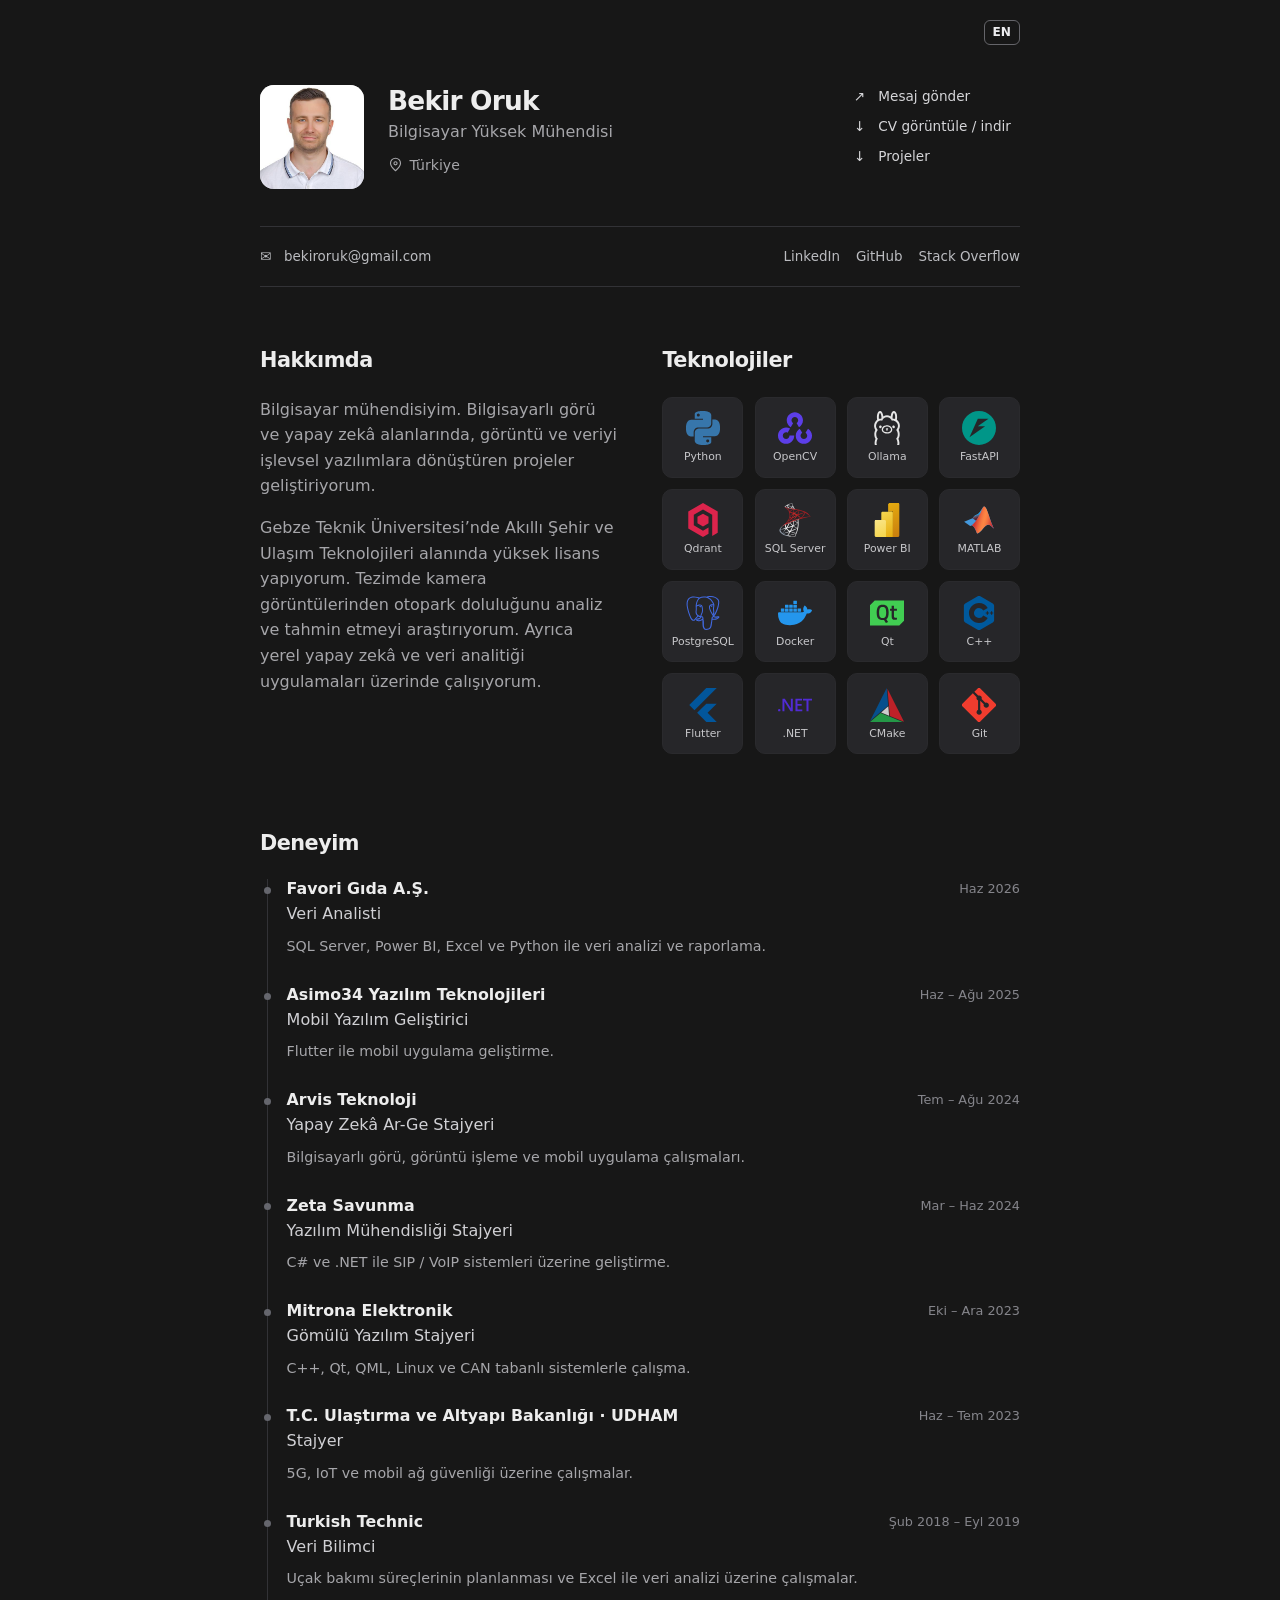
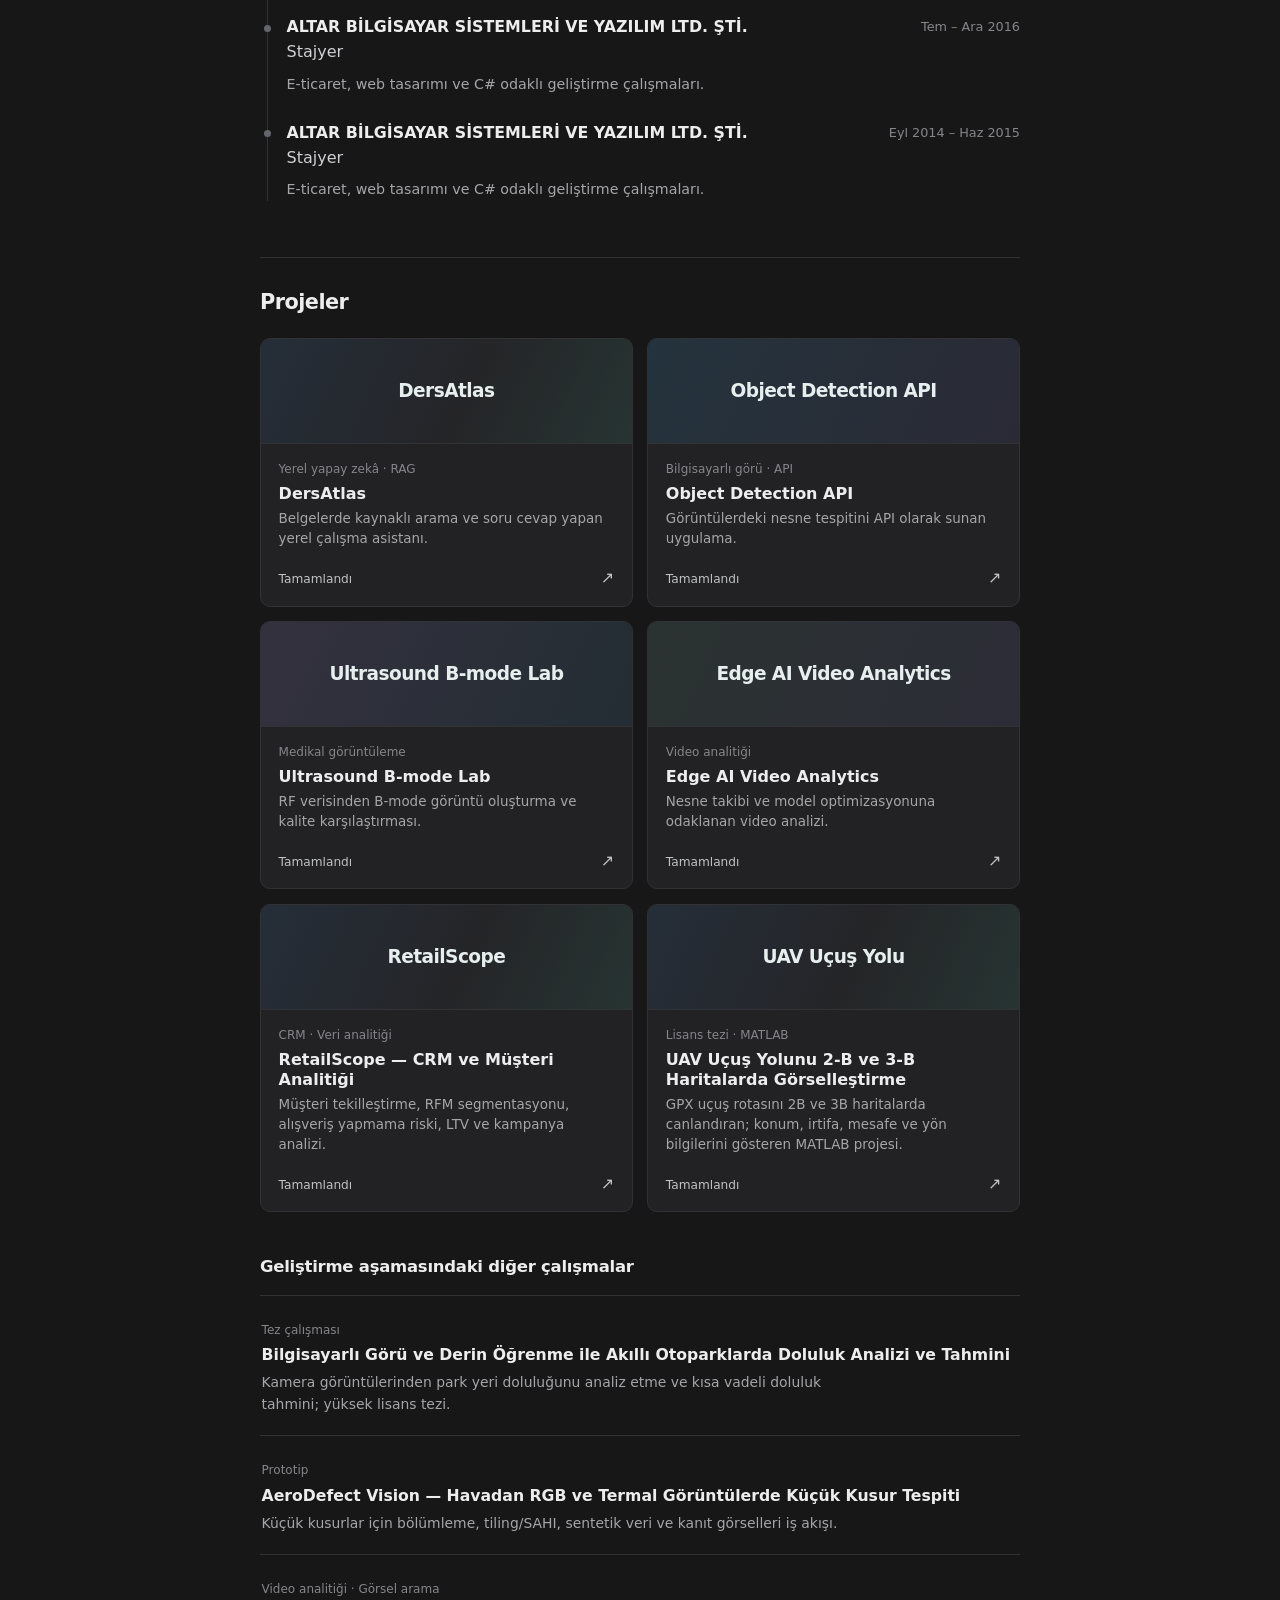
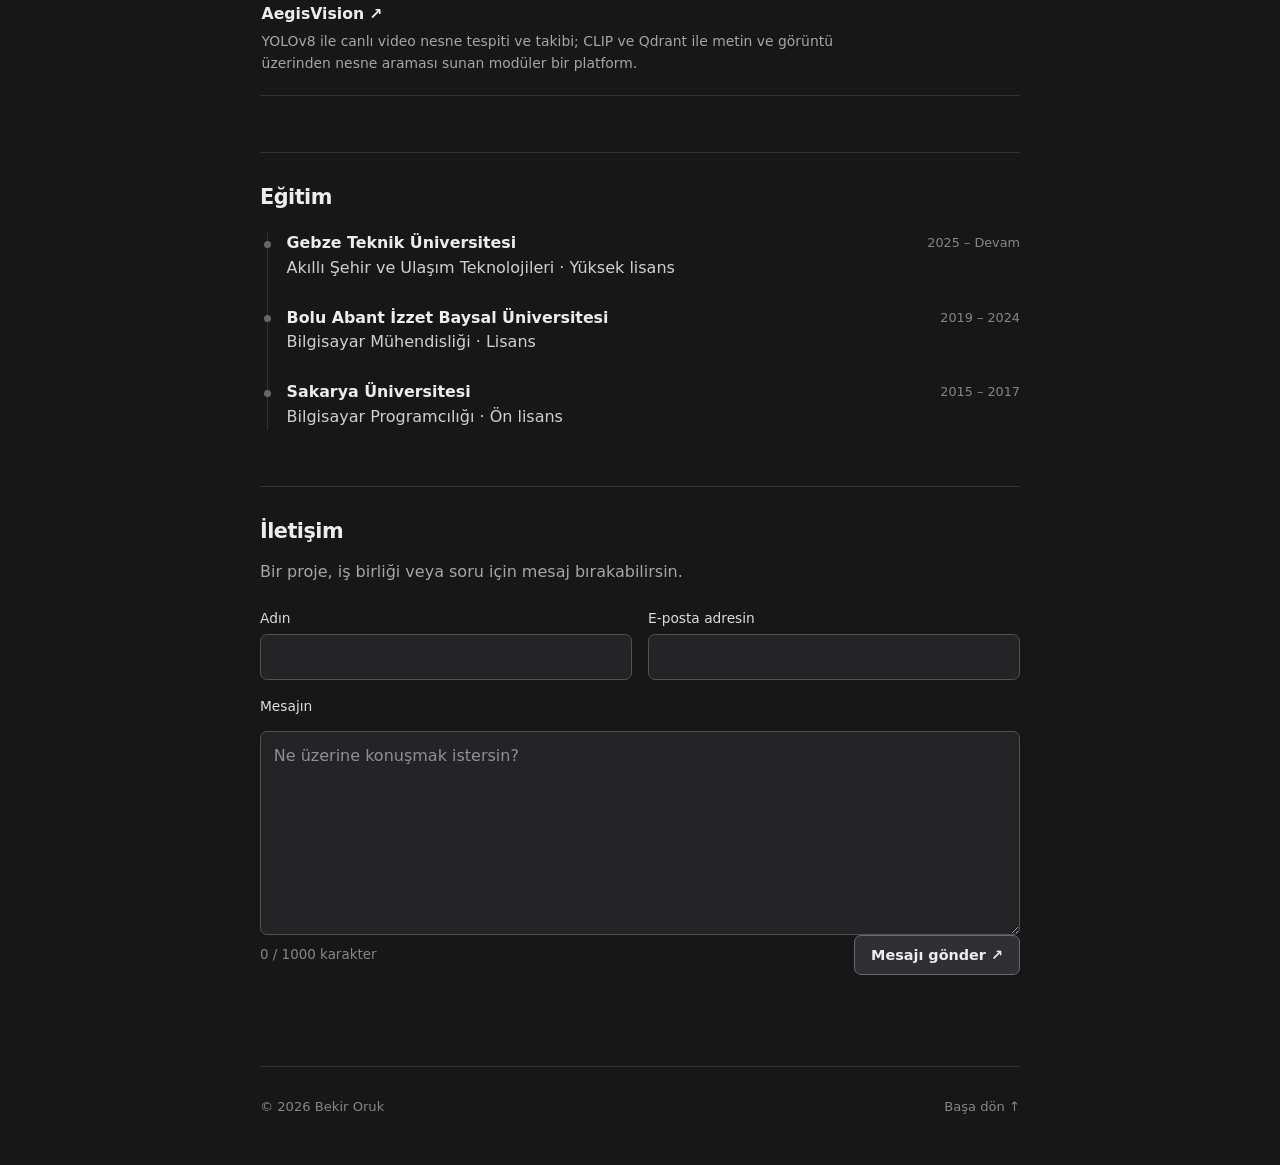
==== commit 21463aef: "Balance overview with compact technology tiles and CMake" ====
--- a/index.html
+++ b/index.html
@@ -20,6 +20,7 @@
 <div class="tech" title="C++"><img src="assets/icons/cplusplus.svg" alt="" width="34" height="34"><span>C++</span></div>
 <div class="tech" title="Flutter"><img src="assets/icons/flutter.svg" alt="" width="34" height="34"><span>Flutter</span></div>
 <div class="tech" title=".NET"><img src="assets/icons/dotnet.svg" alt="" width="34" height="34"><span>.NET</span></div>
+<div class="tech" title="CMake"><img src="assets/icons/cmake.svg" alt="" width="34" height="34"><span>CMake</span></div>
 <div class="tech" title="Git"><img src="assets/icons/git.svg" alt="" width="34" height="34"><span>Git</span></div></div></section></div>
 <section id="deneyim" class="block"><h2>Deneyim</h2><div class="timeline"><article class="timeline-item"><div class="timeline-head"><div><h3>Favori Gıda A.Ş.</h3><p class="timeline-role">Veri Analisti</p></div><time>Haz 2026</time></div><p>SQL Server, Power BI, Excel ve Python ile veri analizi ve raporlama.</p></article>
 <article class="timeline-item"><div class="timeline-head"><div><h3>Asimo34 Yazılım Teknolojileri</h3><p class="timeline-role">Mobil Yazılım Geliştirici</p></div><time>Haz – Ağu 2025</time></div><p>Flutter ile mobil uygulama geliştirme.</p></article>
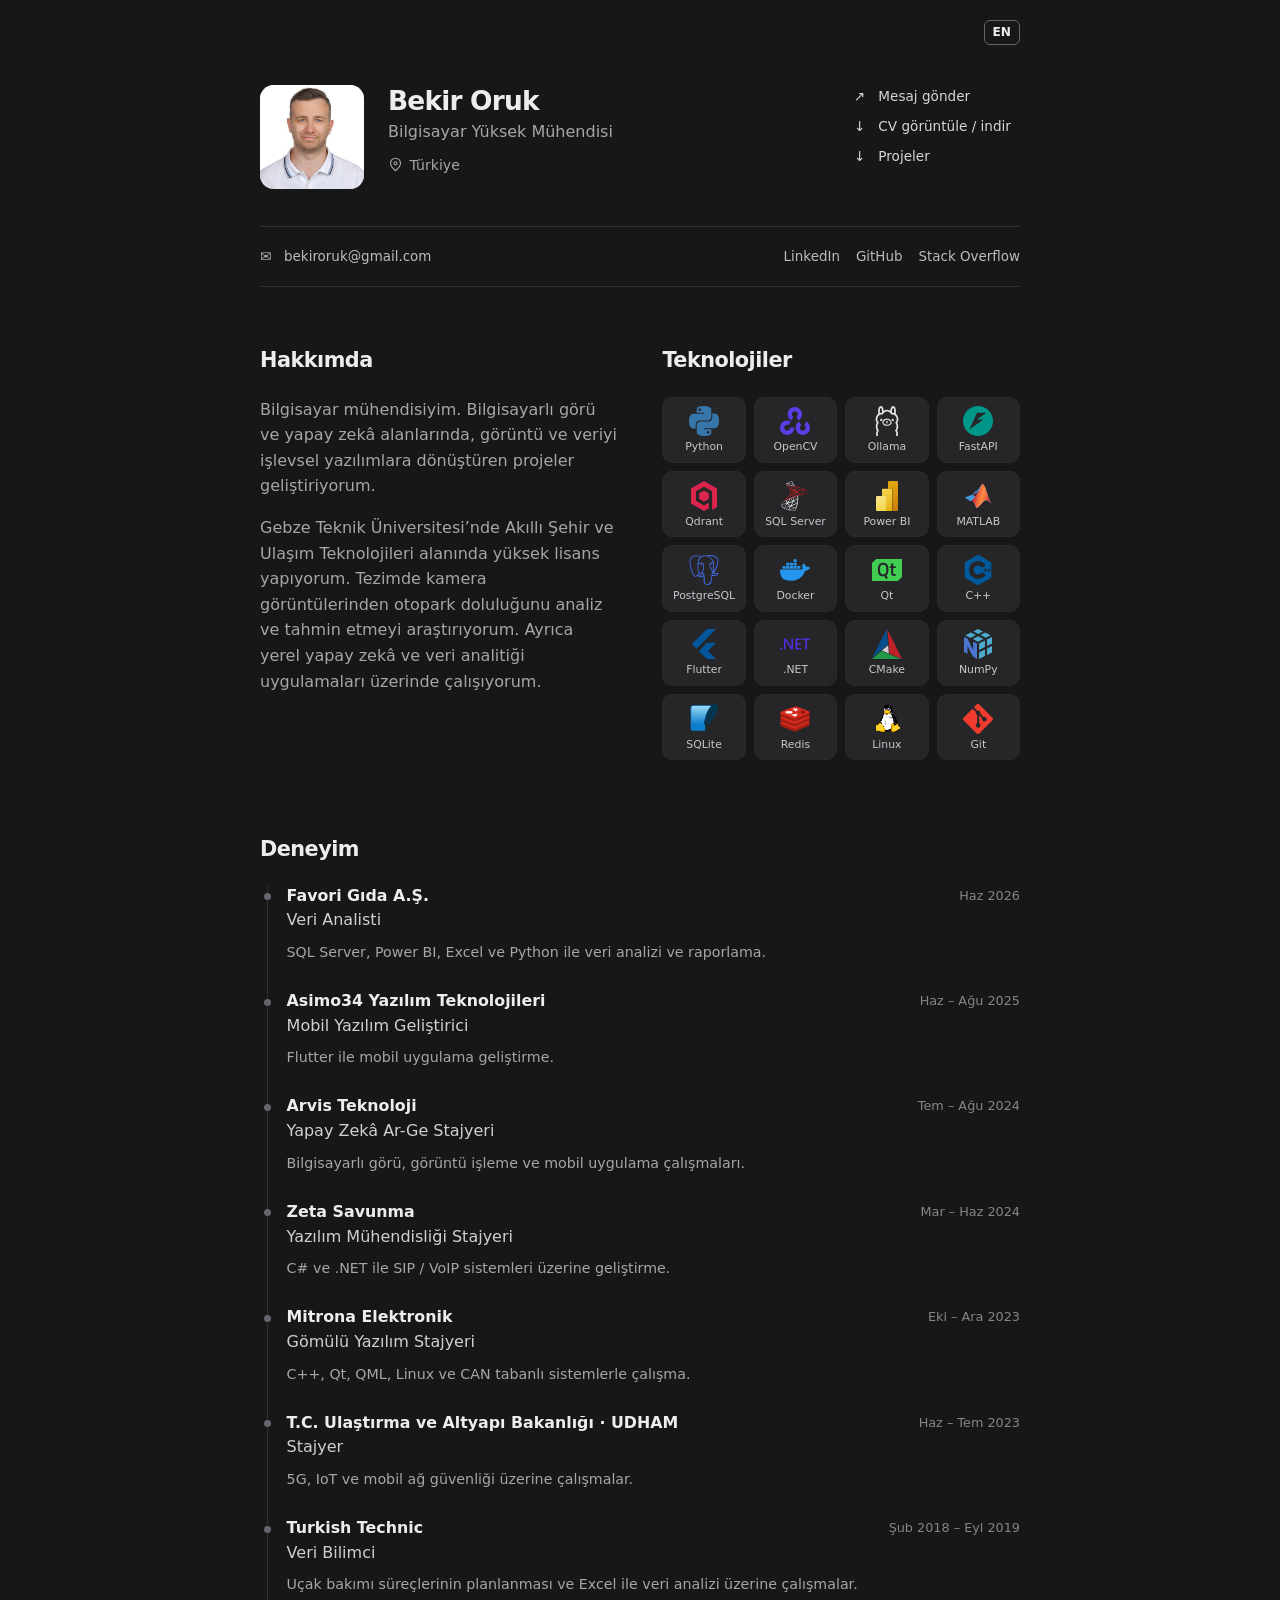
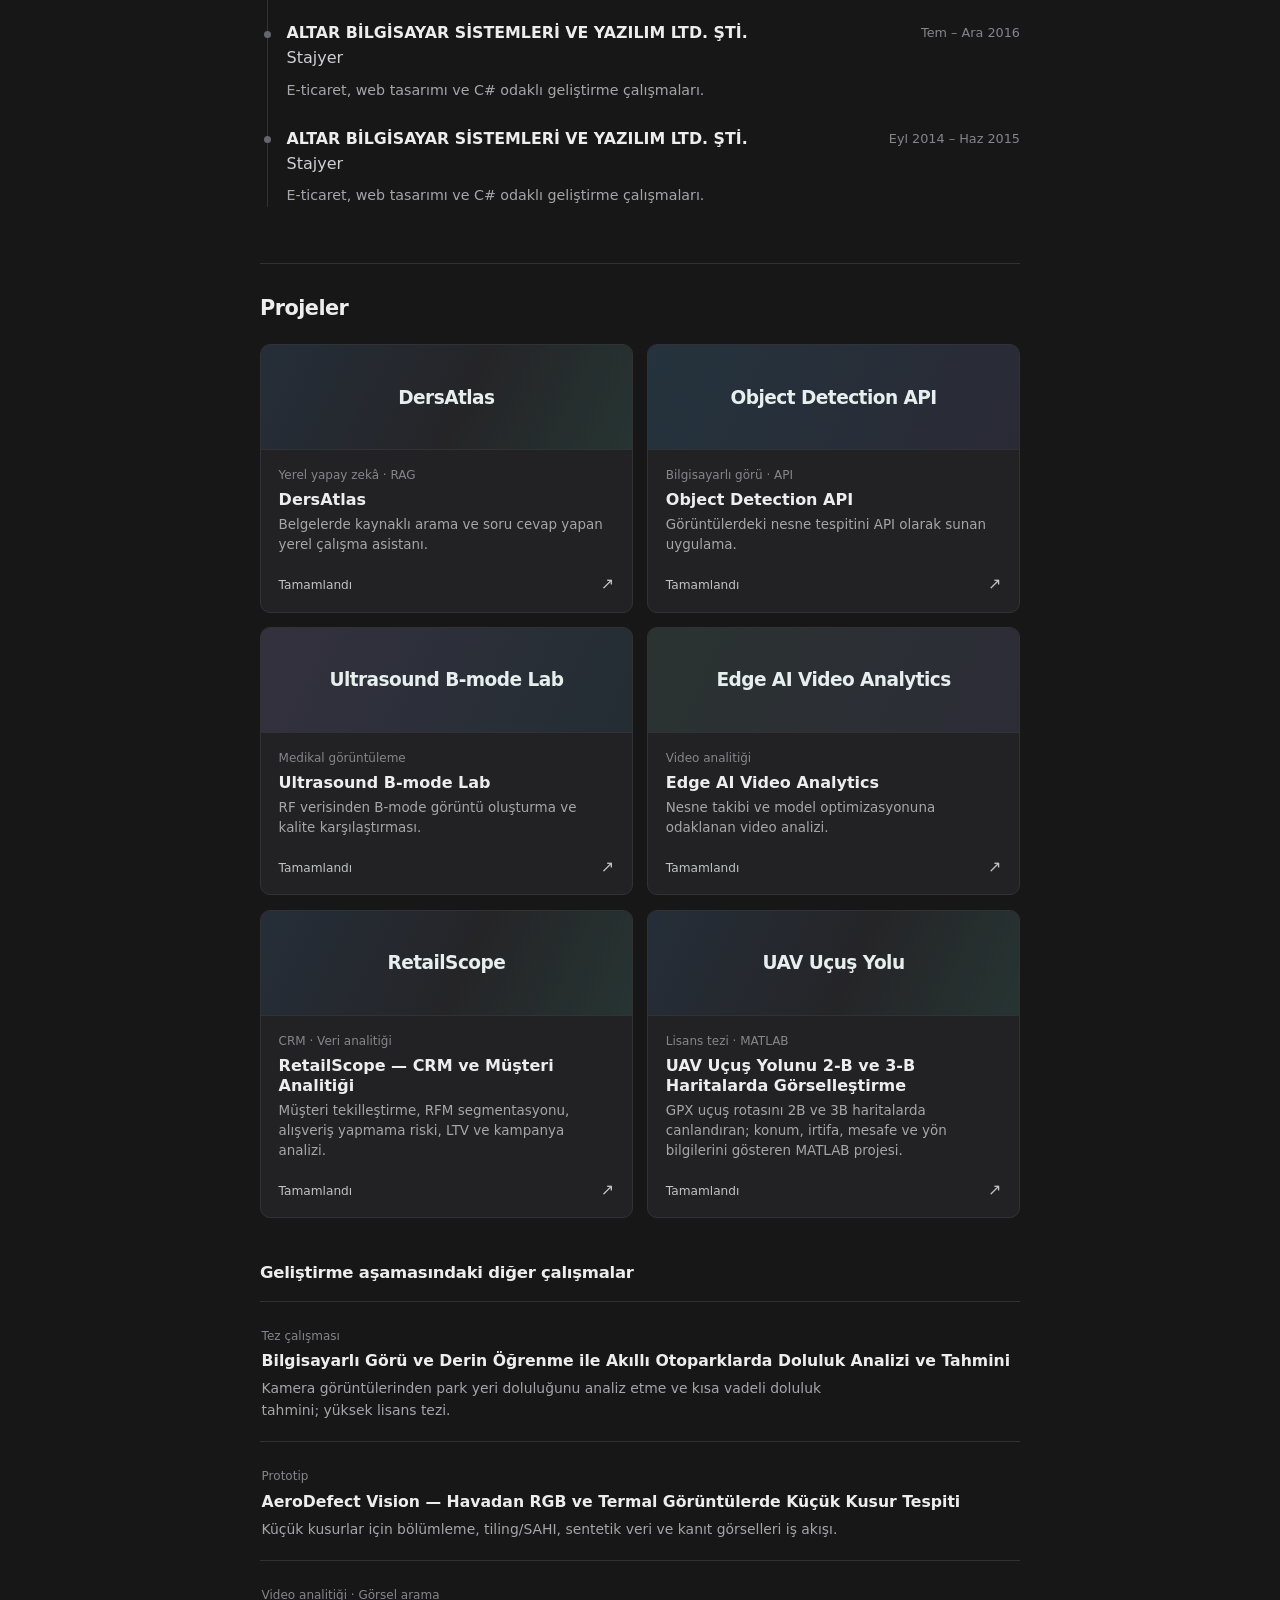
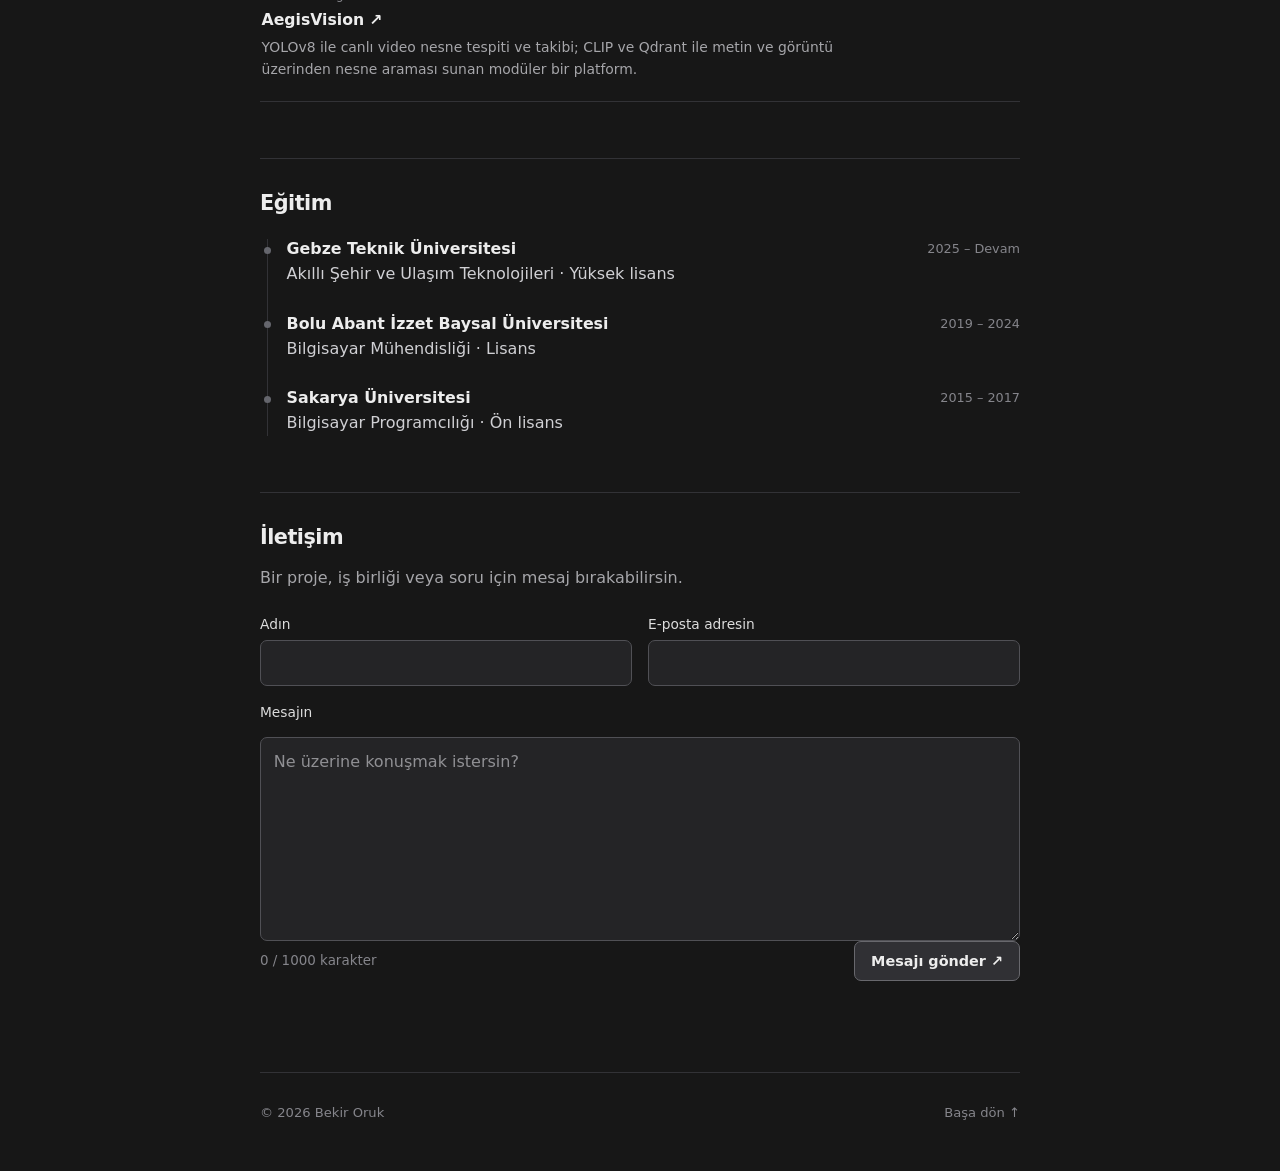
==== commit abea1cc0: "Expand technology stack and animate tile contents on hover" ====
--- a/index.html
+++ b/index.html
@@ -21,6 +21,10 @@
 <div class="tech" title="Flutter"><img src="assets/icons/flutter.svg" alt="" width="34" height="34"><span>Flutter</span></div>
 <div class="tech" title=".NET"><img src="assets/icons/dotnet.svg" alt="" width="34" height="34"><span>.NET</span></div>
 <div class="tech" title="CMake"><img src="assets/icons/cmake.svg" alt="" width="34" height="34"><span>CMake</span></div>
+<div class="tech" title="NumPy"><img src="assets/icons/numpy.svg" alt="" width="34" height="34"><span>NumPy</span></div>
+<div class="tech" title="SQLite"><img src="assets/icons/sqlite.svg" alt="" width="34" height="34"><span>SQLite</span></div>
+<div class="tech" title="Redis"><img src="assets/icons/redis.svg" alt="" width="34" height="34"><span>Redis</span></div>
+<div class="tech" title="Linux"><img src="assets/icons/linux.svg" alt="" width="34" height="34"><span>Linux</span></div>
 <div class="tech" title="Git"><img src="assets/icons/git.svg" alt="" width="34" height="34"><span>Git</span></div></div></section></div>
 <section id="deneyim" class="block"><h2>Deneyim</h2><div class="timeline"><article class="timeline-item"><div class="timeline-head"><div><h3>Favori Gıda A.Ş.</h3><p class="timeline-role">Veri Analisti</p></div><time>Haz 2026</time></div><p>SQL Server, Power BI, Excel ve Python ile veri analizi ve raporlama.</p></article>
 <article class="timeline-item"><div class="timeline-head"><div><h3>Asimo34 Yazılım Teknolojileri</h3><p class="timeline-role">Mobil Yazılım Geliştirici</p></div><time>Haz – Ağu 2025</time></div><p>Flutter ile mobil uygulama geliştirme.</p></article>
--- a/assets/css/styles.css
+++ b/assets/css/styles.css
@@ -15,8 +15,9 @@
 .quick-links{padding-top:.1rem}
 
 /* Technology logos shipped with the page */
-.tech{aspect-ratio:1;gap:.38rem}
-.tech img{width:34px;height:34px;display:block}
+.tech-grid{gap:.5rem}
+.tech{aspect-ratio:auto;min-height:64px;padding:.55rem .3rem;gap:.3rem}
+.tech img{width:30px;height:30px;display:block}
 .tech>span{font-size:.68rem;white-space:nowrap}
 .tech{position:relative;transition:transform .22s ease,border-color .22s ease,border-radius .22s ease,background-color .22s ease,box-shadow .22s ease}
 .tech img{transition:transform .22s ease}
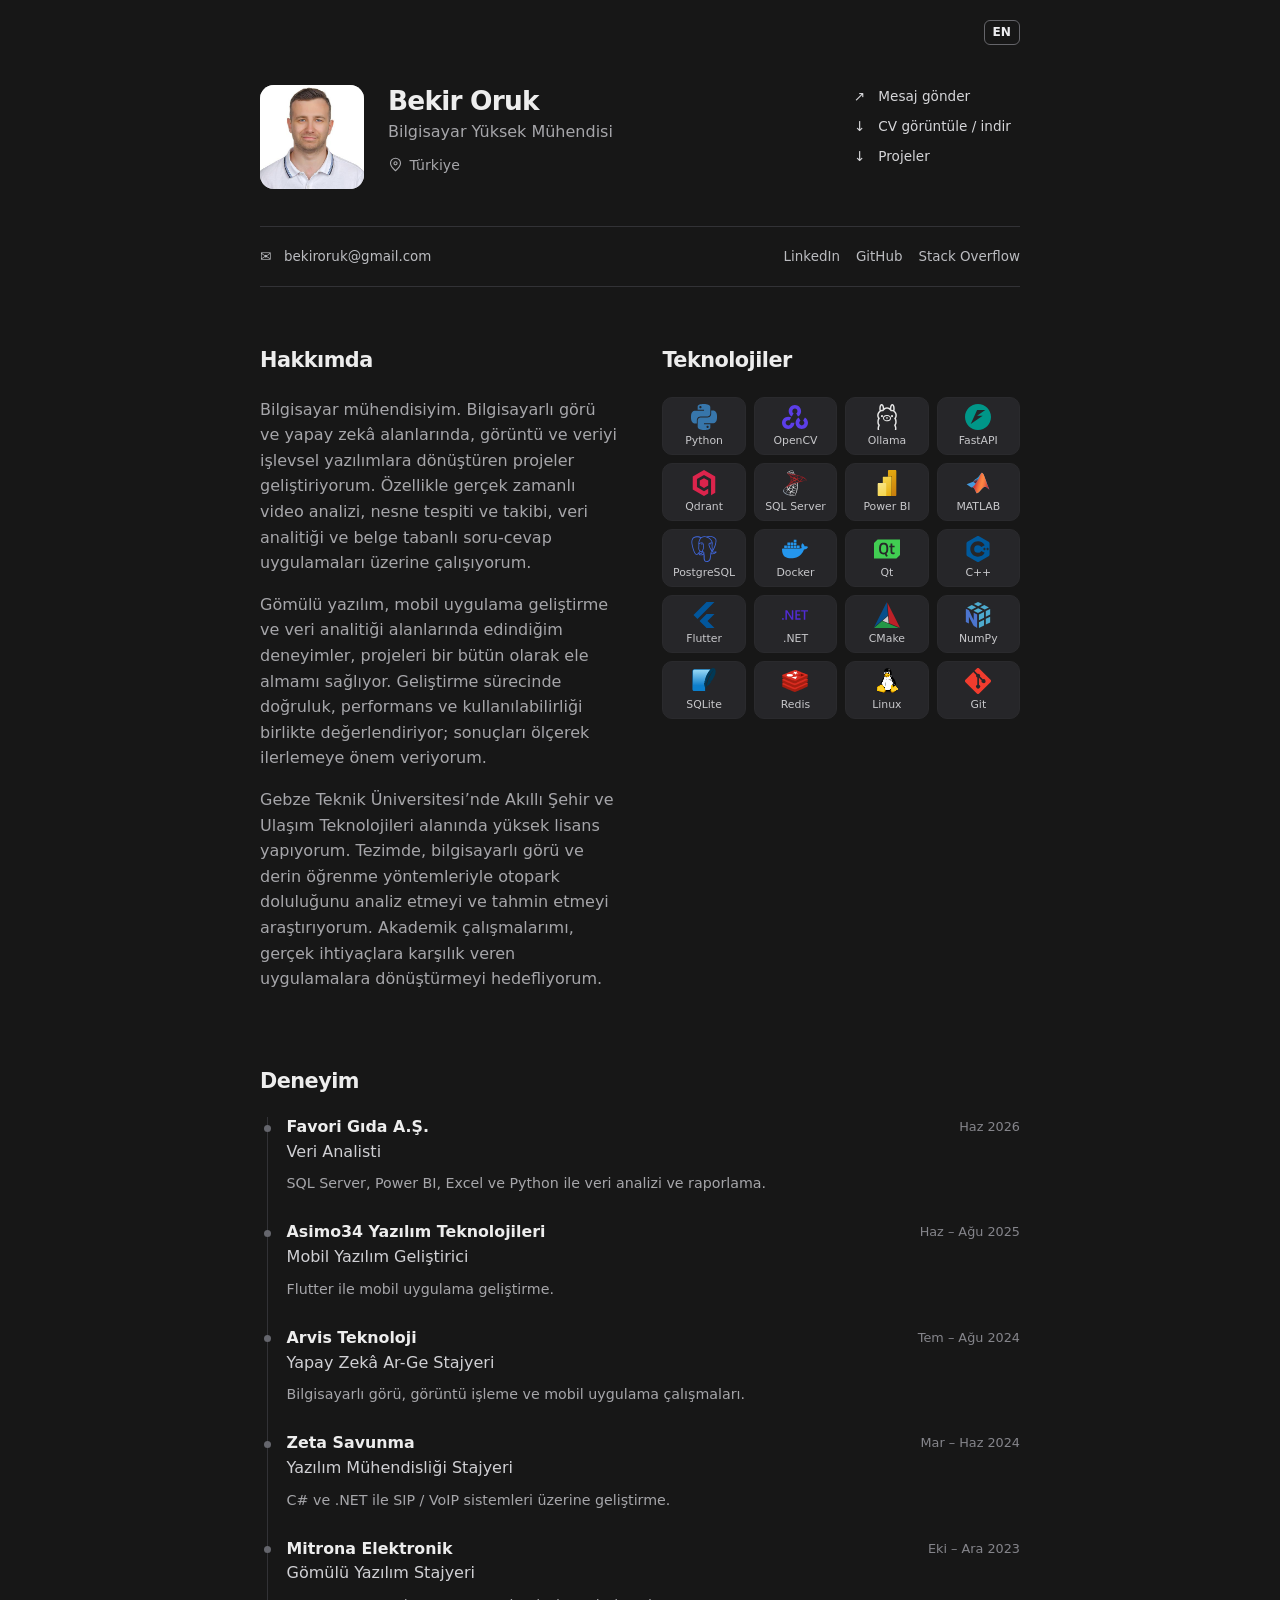
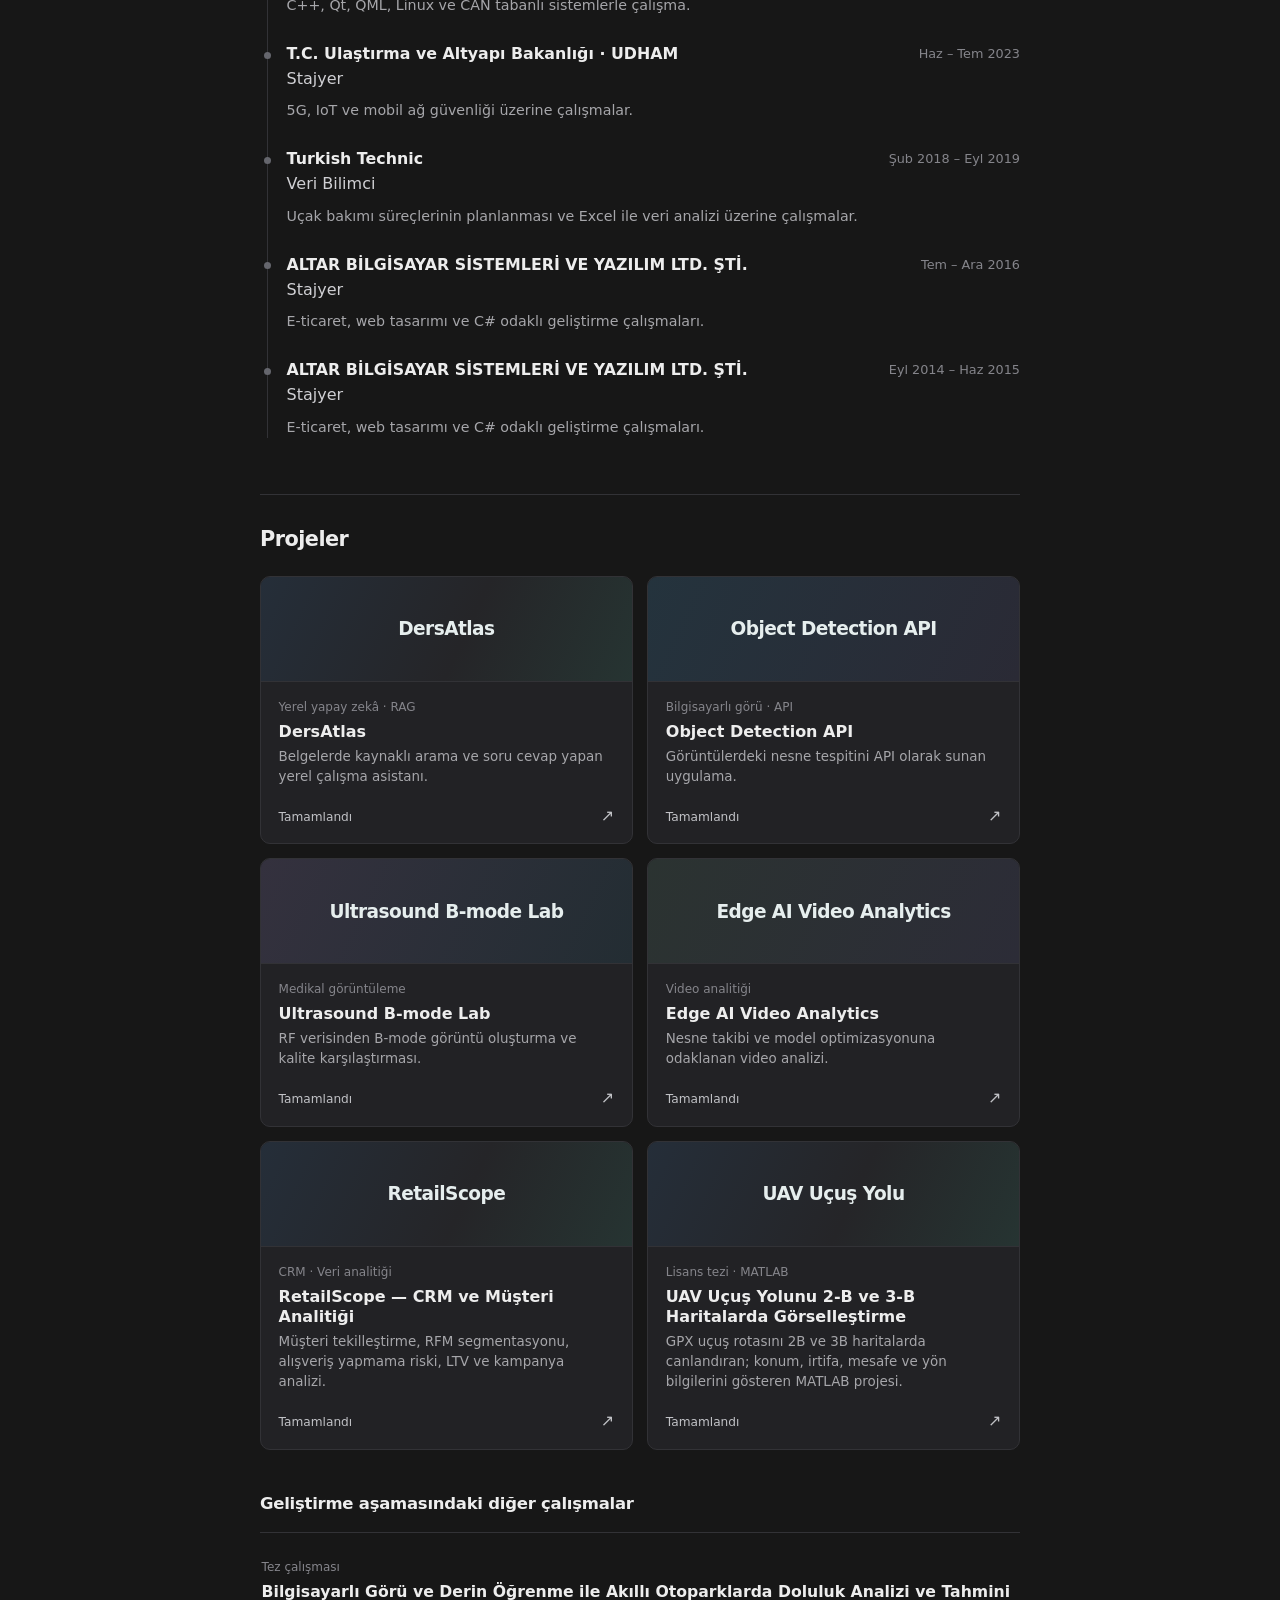
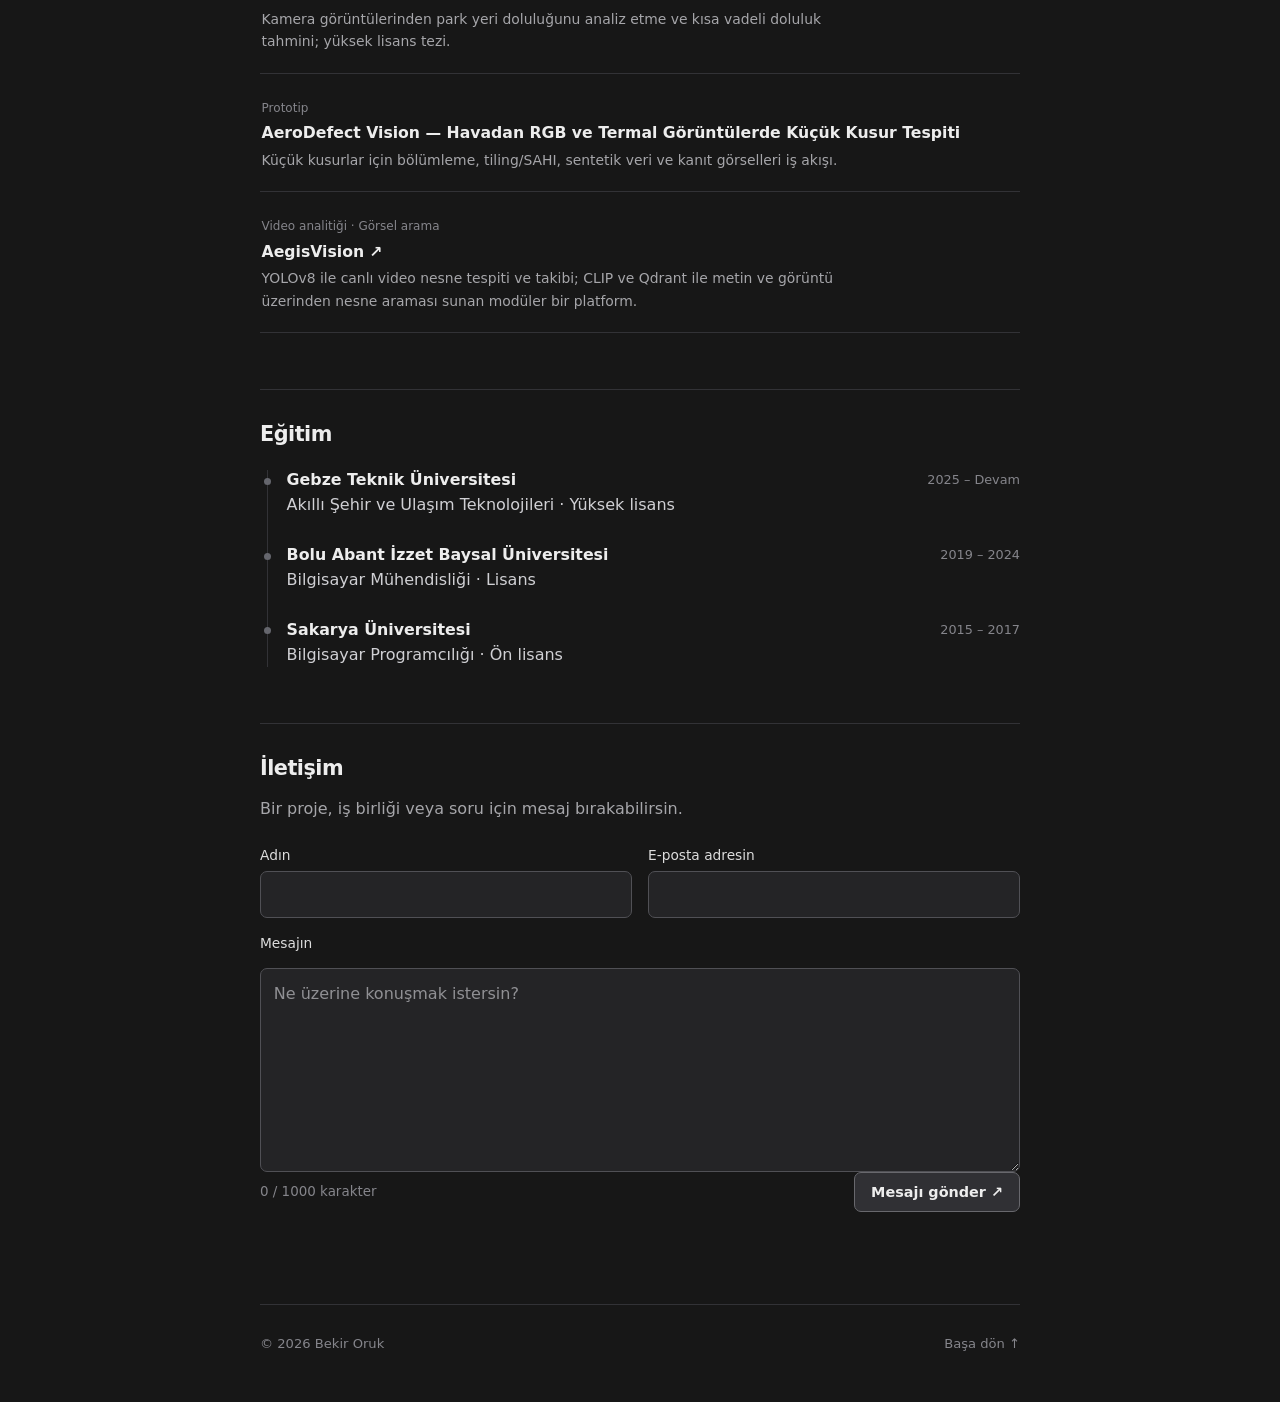
==== commit 4f5f68a9: "Replace About section with approved professional bio" ====
--- a/index.html
+++ b/index.html
@@ -6,7 +6,7 @@
             <a href="https://github.com/bekiroruk" target="_blank" rel="noopener noreferrer" aria-label="GitHub profilimi aç" title="GitHub"><svg viewBox="0 0 24 24" aria-hidden="true" focusable="false" fill="currentColor"><path d="M12 .9a11.1 11.1 0 0 0-3.51 21.63c.56.1.76-.24.76-.54v-2.12c-3.1.67-3.75-1.32-3.75-1.32-.5-1.28-1.24-1.62-1.24-1.62-1.01-.69.08-.68.08-.68 1.12.08 1.71 1.15 1.71 1.15 1 .69 2.61.49 3.25.37.1-.72.39-1.22.71-1.5-2.48-.28-5.09-1.24-5.09-5.48 0-1.21.43-2.2 1.15-2.97-.11-.28-.5-1.41.11-2.94 0 0 .94-.3 3.05 1.13a10.5 10.5 0 0 1 5.55 0c2.12-1.43 3.05-1.13 3.05-1.13.61 1.53.23 2.66.12 2.94.72.77 1.15 1.76 1.15 2.97 0 4.25-2.62 5.2-5.11 5.47.4.35.76 1.03.76 2.08v3.08c0 .3.2.65.77.54A11.1 11.1 0 0 0 12 .9Z"/></svg><span>GitHub</span></a>
             <a href="https://stackoverflow.com/users/26426395/bekir-oruk" target="_blank" rel="noopener noreferrer" aria-label="Stack Overflow profilimi aç" title="Stack Overflow"><svg viewBox="0 0 24 24" aria-hidden="true" focusable="false" fill="currentColor"><path d="M5 16h2v4h11v-4h2v6H5v-6Zm3 1h9v2H8v-2Zm.3-3.8 9.1 1.9-.4 1.9-9.1-1.9.4-1.9Zm1.6-4 8.3 3.9-.8 1.8-8.3-3.9.8-1.8Zm2.6-3.5 6.9 6.1-1.3 1.5-6.9-6.1 1.3-1.5ZM16.3 2l5 7.8-1.7 1.1-5-7.8L16.3 2Z"/></svg><span>Stack Overflow</span></a>
           </nav></div>
-<div class="overview"><section id="hakkimda" class="about"><h2>Hakkımda</h2><p>Bilgisayar mühendisiyim. Bilgisayarlı görü ve yapay zekâ alanlarında, görüntü ve veriyi işlevsel yazılımlara dönüştüren projeler geliştiriyorum.</p><p>Gebze Teknik Üniversitesi’nde Akıllı Şehir ve Ulaşım Teknolojileri alanında yüksek lisans yapıyorum. Tezimde kamera görüntülerinden otopark doluluğunu analiz ve tahmin etmeyi araştırıyorum. Ayrıca yerel yapay zekâ ve veri analitiği uygulamaları üzerinde çalışıyorum.</p></section><section id="teknolojiler" class="stack"><h2>Teknolojiler</h2><div class="tech-grid"><div class="tech" title="Python"><img src="assets/icons/python.svg" alt="" width="34" height="34"><span>Python</span></div>
+<div class="overview"><section id="hakkimda" class="about"><h2>Hakkımda</h2><p>Bilgisayar mühendisiyim. Bilgisayarlı görü ve yapay zekâ alanlarında, görüntü ve veriyi işlevsel yazılımlara dönüştüren projeler geliştiriyorum. Özellikle gerçek zamanlı video analizi, nesne tespiti ve takibi, veri analitiği ve belge tabanlı soru-cevap uygulamaları üzerine çalışıyorum.</p><p>Gömülü yazılım, mobil uygulama geliştirme ve veri analitiği alanlarında edindiğim deneyimler, projeleri bir bütün olarak ele almamı sağlıyor. Geliştirme sürecinde doğruluk, performans ve kullanılabilirliği birlikte değerlendiriyor; sonuçları ölçerek ilerlemeye önem veriyorum.</p><p>Gebze Teknik Üniversitesi’nde Akıllı Şehir ve Ulaşım Teknolojileri alanında yüksek lisans yapıyorum. Tezimde, bilgisayarlı görü ve derin öğrenme yöntemleriyle otopark doluluğunu analiz etmeyi ve tahmin etmeyi araştırıyorum. Akademik çalışmalarımı, gerçek ihtiyaçlara karşılık veren uygulamalara dönüştürmeyi hedefliyorum.</p></section><section id="teknolojiler" class="stack"><h2>Teknolojiler</h2><div class="tech-grid"><div class="tech" title="Python"><img src="assets/icons/python.svg" alt="" width="34" height="34"><span>Python</span></div>
 <div class="tech" title="OpenCV"><img src="assets/icons/opencv.svg" alt="" width="34" height="34"><span>OpenCV</span></div>
 <div class="tech" title="Ollama"><img src="assets/icons/ollama.svg" alt="" width="34" height="34"><span>Ollama</span></div>
 <div class="tech" title="FastAPI"><img src="assets/icons/fastapi.svg" alt="" width="34" height="34"><span>FastAPI</span></div>
--- a/assets/css/styles.css
+++ b/assets/css/styles.css
@@ -16,13 +16,14 @@
 
 /* Technology logos shipped with the page */
 .tech-grid{gap:.5rem}
-.tech{aspect-ratio:auto;min-height:64px;padding:.55rem .3rem;gap:.3rem}
-.tech img{width:30px;height:30px;display:block}
-.tech>span{font-size:.68rem;white-space:nowrap}
+.tech{aspect-ratio:auto;min-height:58px;padding:.4rem .3rem;gap:.3rem}
+.tech img{width:26px;height:26px;display:block}
+.tech>span{font-size:.68rem;white-space:nowrap;transition:transform .22s ease,color .22s ease}
 .tech{position:relative;transition:transform .22s ease,border-color .22s ease,border-radius .22s ease,background-color .22s ease,box-shadow .22s ease}
 .tech img{transition:transform .22s ease}
-@media(hover:hover) and (pointer:fine){.tech:hover{z-index:1;transform:translateY(-3px) scale(1.045);border-color:#7793a7;border-radius:14px;background:#2b2d31;box-shadow:0 9px 24px rgba(0,0,0,.25),0 0 0 1px rgba(123,172,204,.15)}.tech:hover img{transform:scale(1.07)}}
-@media(prefers-reduced-motion:reduce){.tech,.tech img{transition:none}.tech:hover,.tech:hover img{transform:none}}
+@media(hover:hover) and (pointer:fine){.tech:hover{z-index:1;transform:translateY(-3px) scale(1.045);border-color:#7793a7;border-radius:14px;background:#2b2d31;box-shadow:0 9px 24px rgba(0,0,0,.25),0 0 0 1px rgba(123,172,204,.15)}.tech:hover img{animation:tech-float .9s ease-in-out infinite}.tech:hover>span{transform:translateY(-1px);color:#fff}}
+@keyframes tech-float{0%,100%{transform:translateY(0) rotate(-4deg) scale(1.08)}50%{transform:translateY(-4px) rotate(4deg) scale(1.08)}}
+@media(prefers-reduced-motion:reduce){.tech,.tech img,.tech>span{transition:none}.tech:hover,.tech:hover img,.tech:hover>span{transform:none;animation:none}}
 
 /* Timeline dates share a right edge regardless of title length */
 .timeline-head{display:grid;grid-template-columns:minmax(0,1fr) 126px;align-items:start}
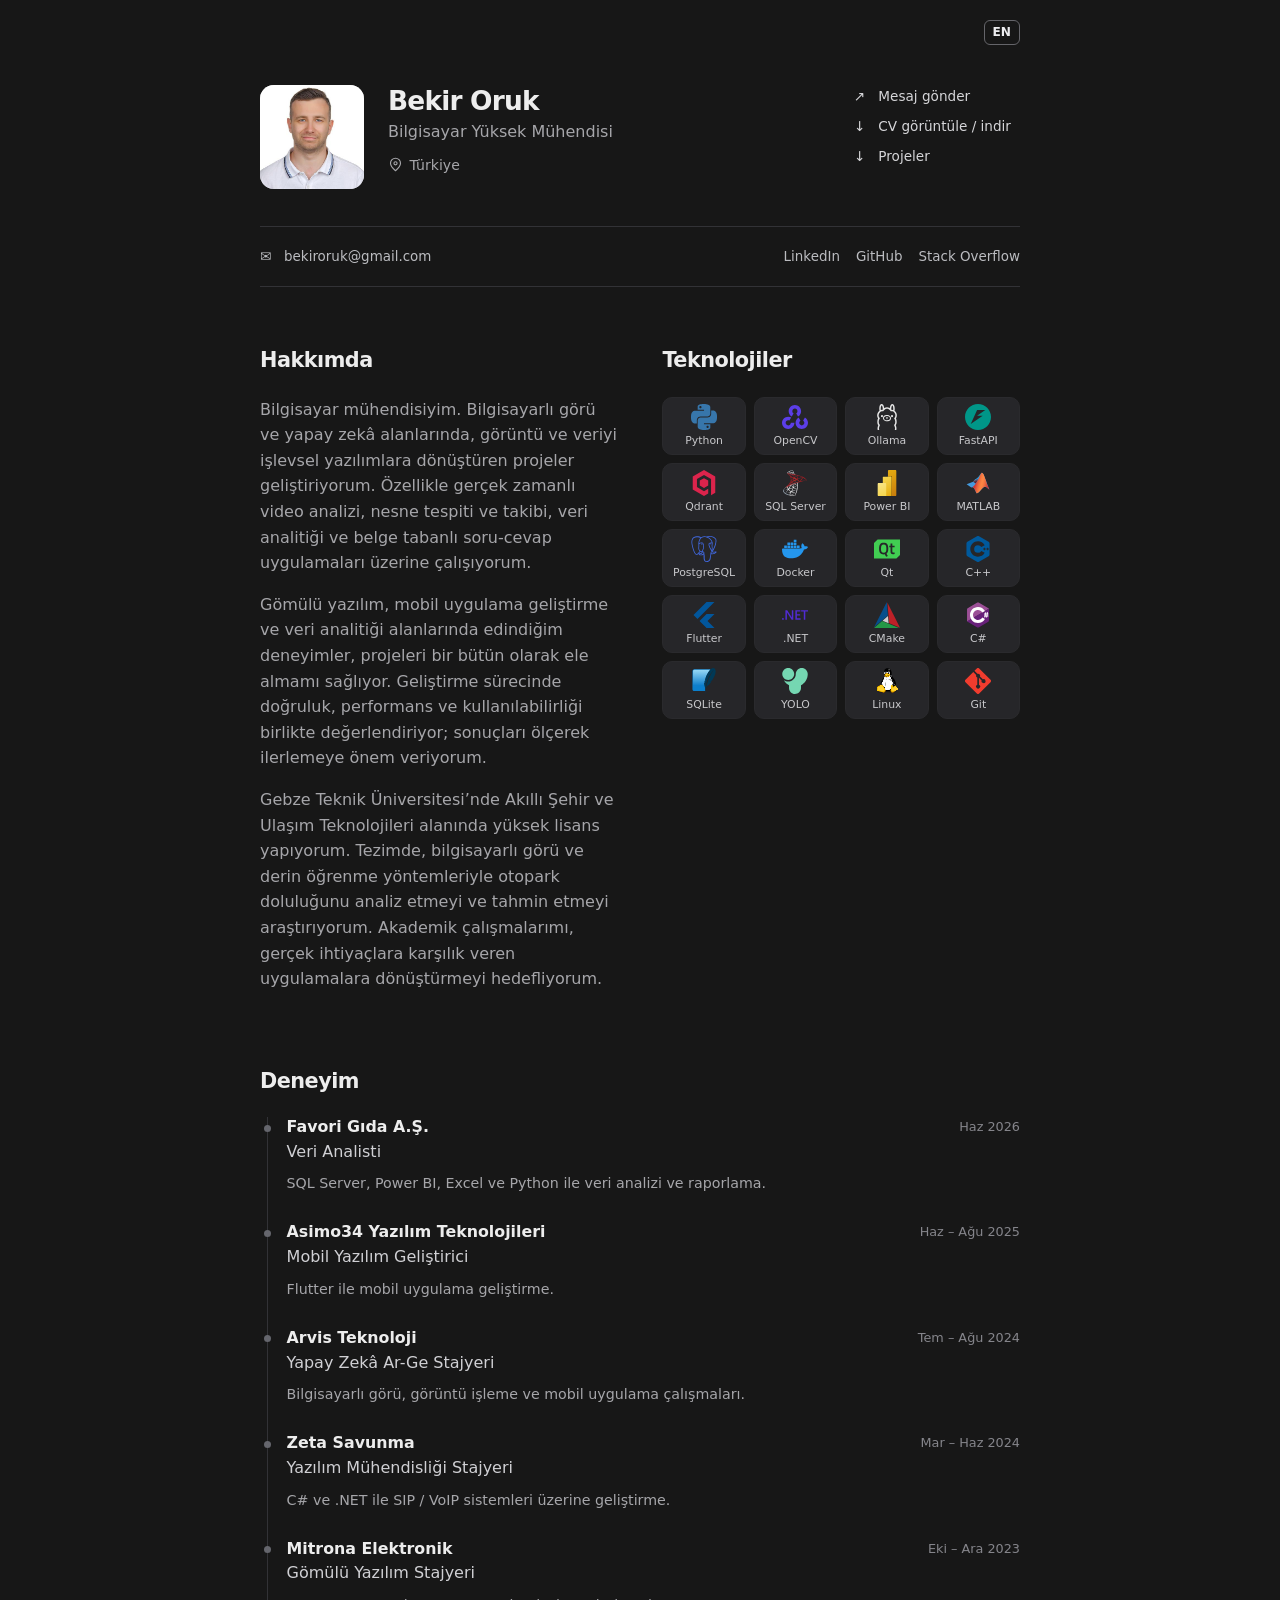
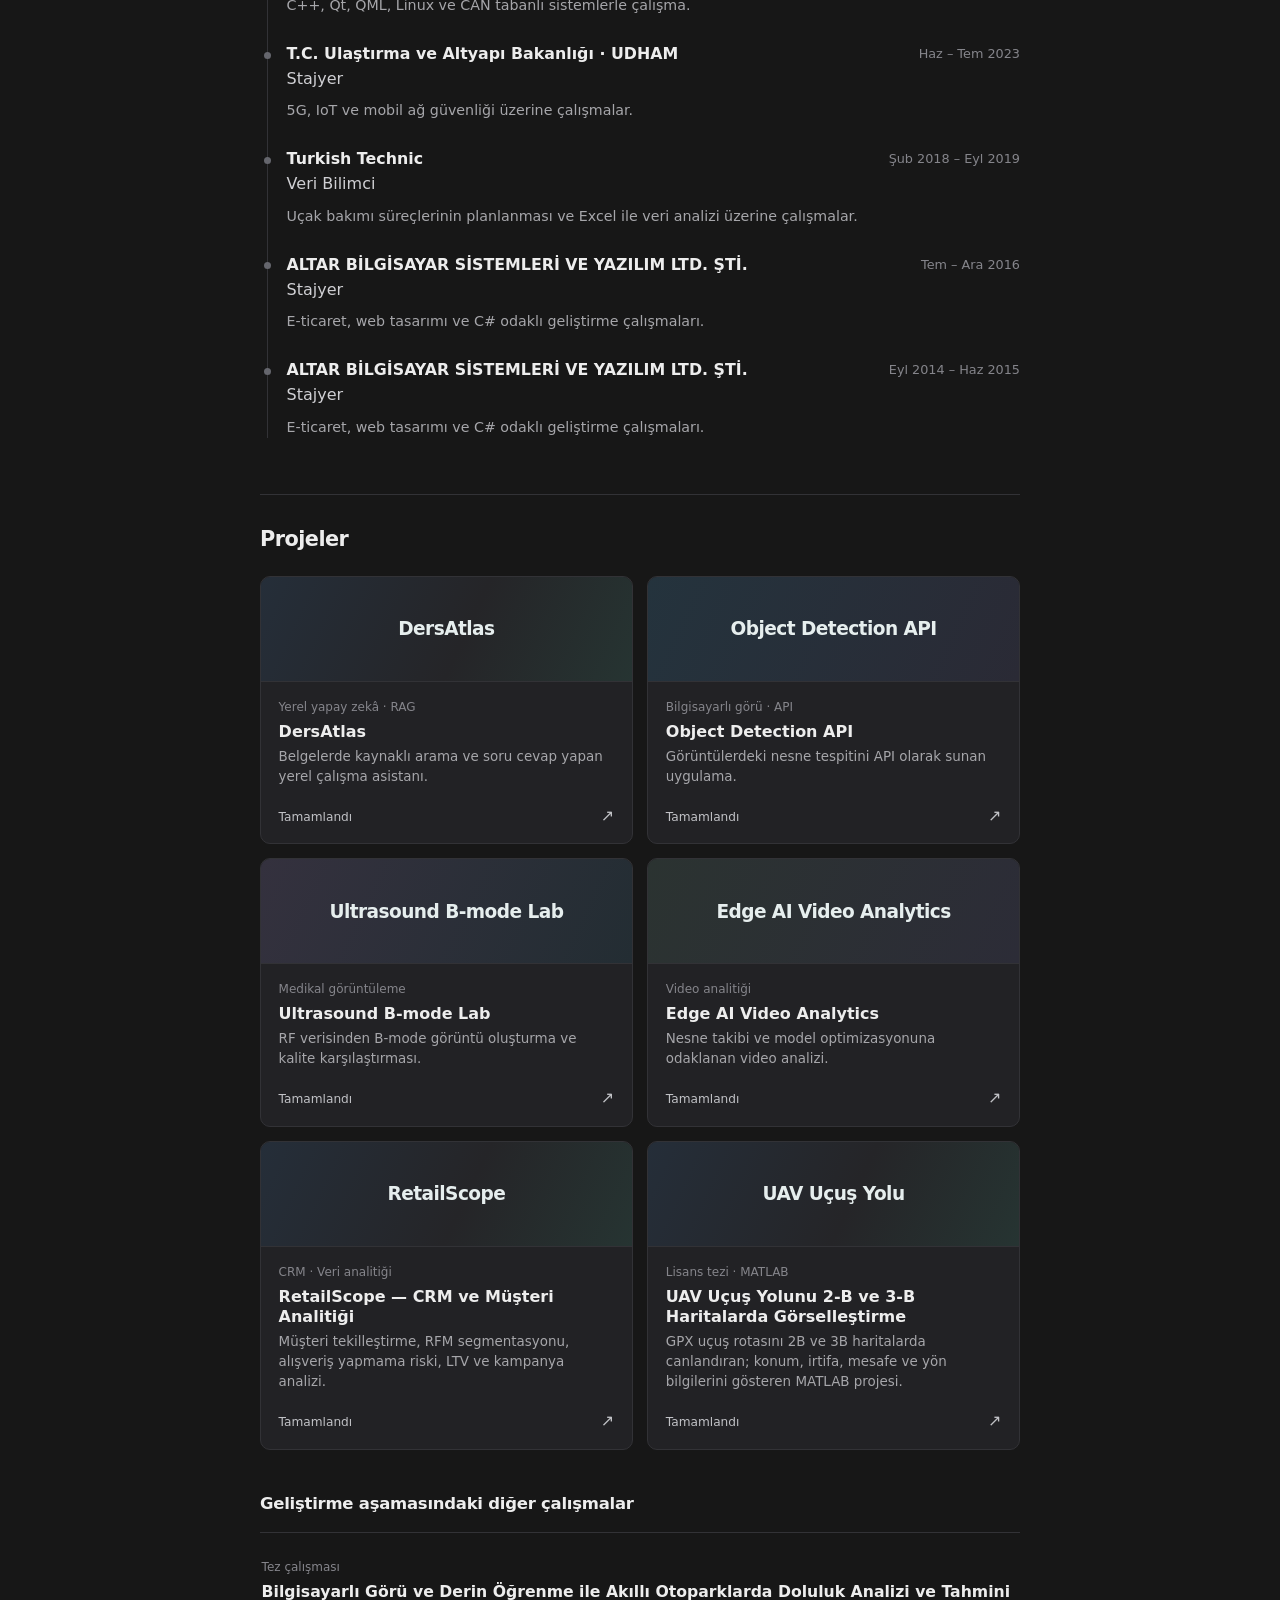
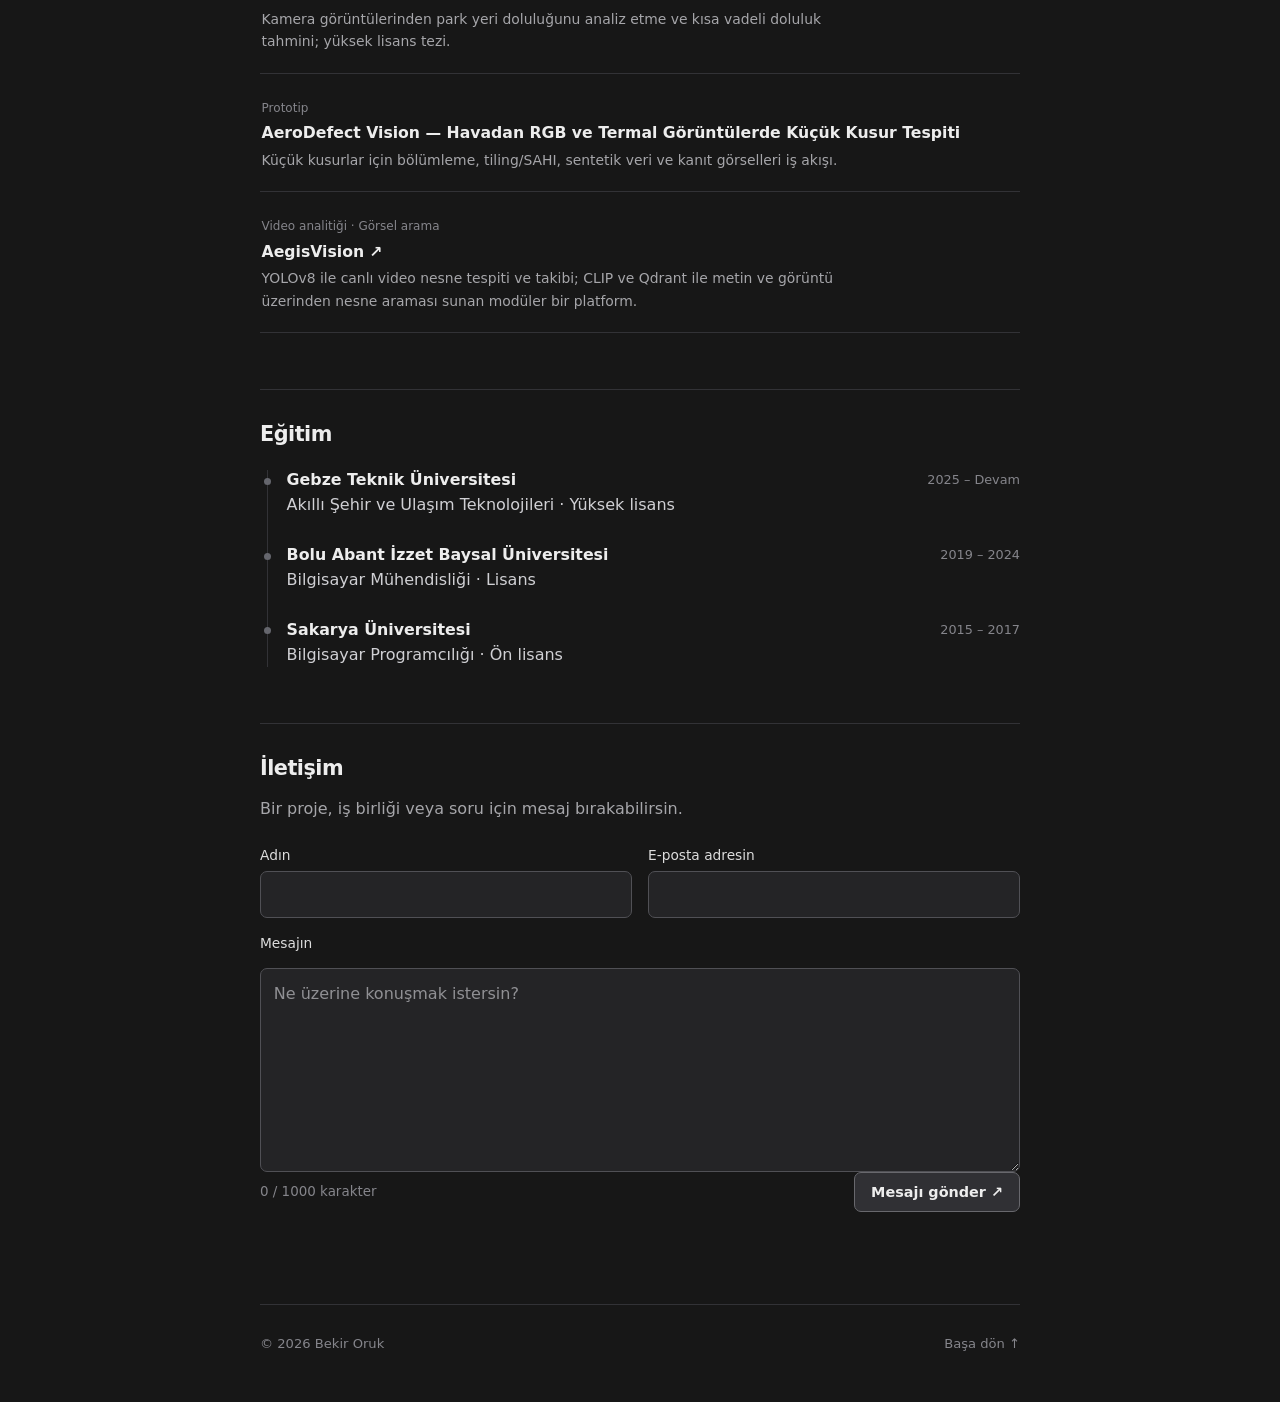
==== commit 806e14a4: "Replace Redis and NumPy with C# and YOLO" ====
--- a/index.html
+++ b/index.html
@@ -21,9 +21,9 @@
 <div class="tech" title="Flutter"><img src="assets/icons/flutter.svg" alt="" width="34" height="34"><span>Flutter</span></div>
 <div class="tech" title=".NET"><img src="assets/icons/dotnet.svg" alt="" width="34" height="34"><span>.NET</span></div>
 <div class="tech" title="CMake"><img src="assets/icons/cmake.svg" alt="" width="34" height="34"><span>CMake</span></div>
-<div class="tech" title="NumPy"><img src="assets/icons/numpy.svg" alt="" width="34" height="34"><span>NumPy</span></div>
+<div class="tech" title="C#"><img src="assets/icons/csharp.svg" alt="" width="34" height="34"><span>C#</span></div>
 <div class="tech" title="SQLite"><img src="assets/icons/sqlite.svg" alt="" width="34" height="34"><span>SQLite</span></div>
-<div class="tech" title="Redis"><img src="assets/icons/redis.svg" alt="" width="34" height="34"><span>Redis</span></div>
+<div class="tech" title="YOLO"><img src="assets/icons/yolo.svg" alt="" width="34" height="34"><span>YOLO</span></div>
 <div class="tech" title="Linux"><img src="assets/icons/linux.svg" alt="" width="34" height="34"><span>Linux</span></div>
 <div class="tech" title="Git"><img src="assets/icons/git.svg" alt="" width="34" height="34"><span>Git</span></div></div></section></div>
 <section id="deneyim" class="block"><h2>Deneyim</h2><div class="timeline"><article class="timeline-item"><div class="timeline-head"><div><h3>Favori Gıda A.Ş.</h3><p class="timeline-role">Veri Analisti</p></div><time>Haz 2026</time></div><p>SQL Server, Power BI, Excel ve Python ile veri analizi ve raporlama.</p></article>
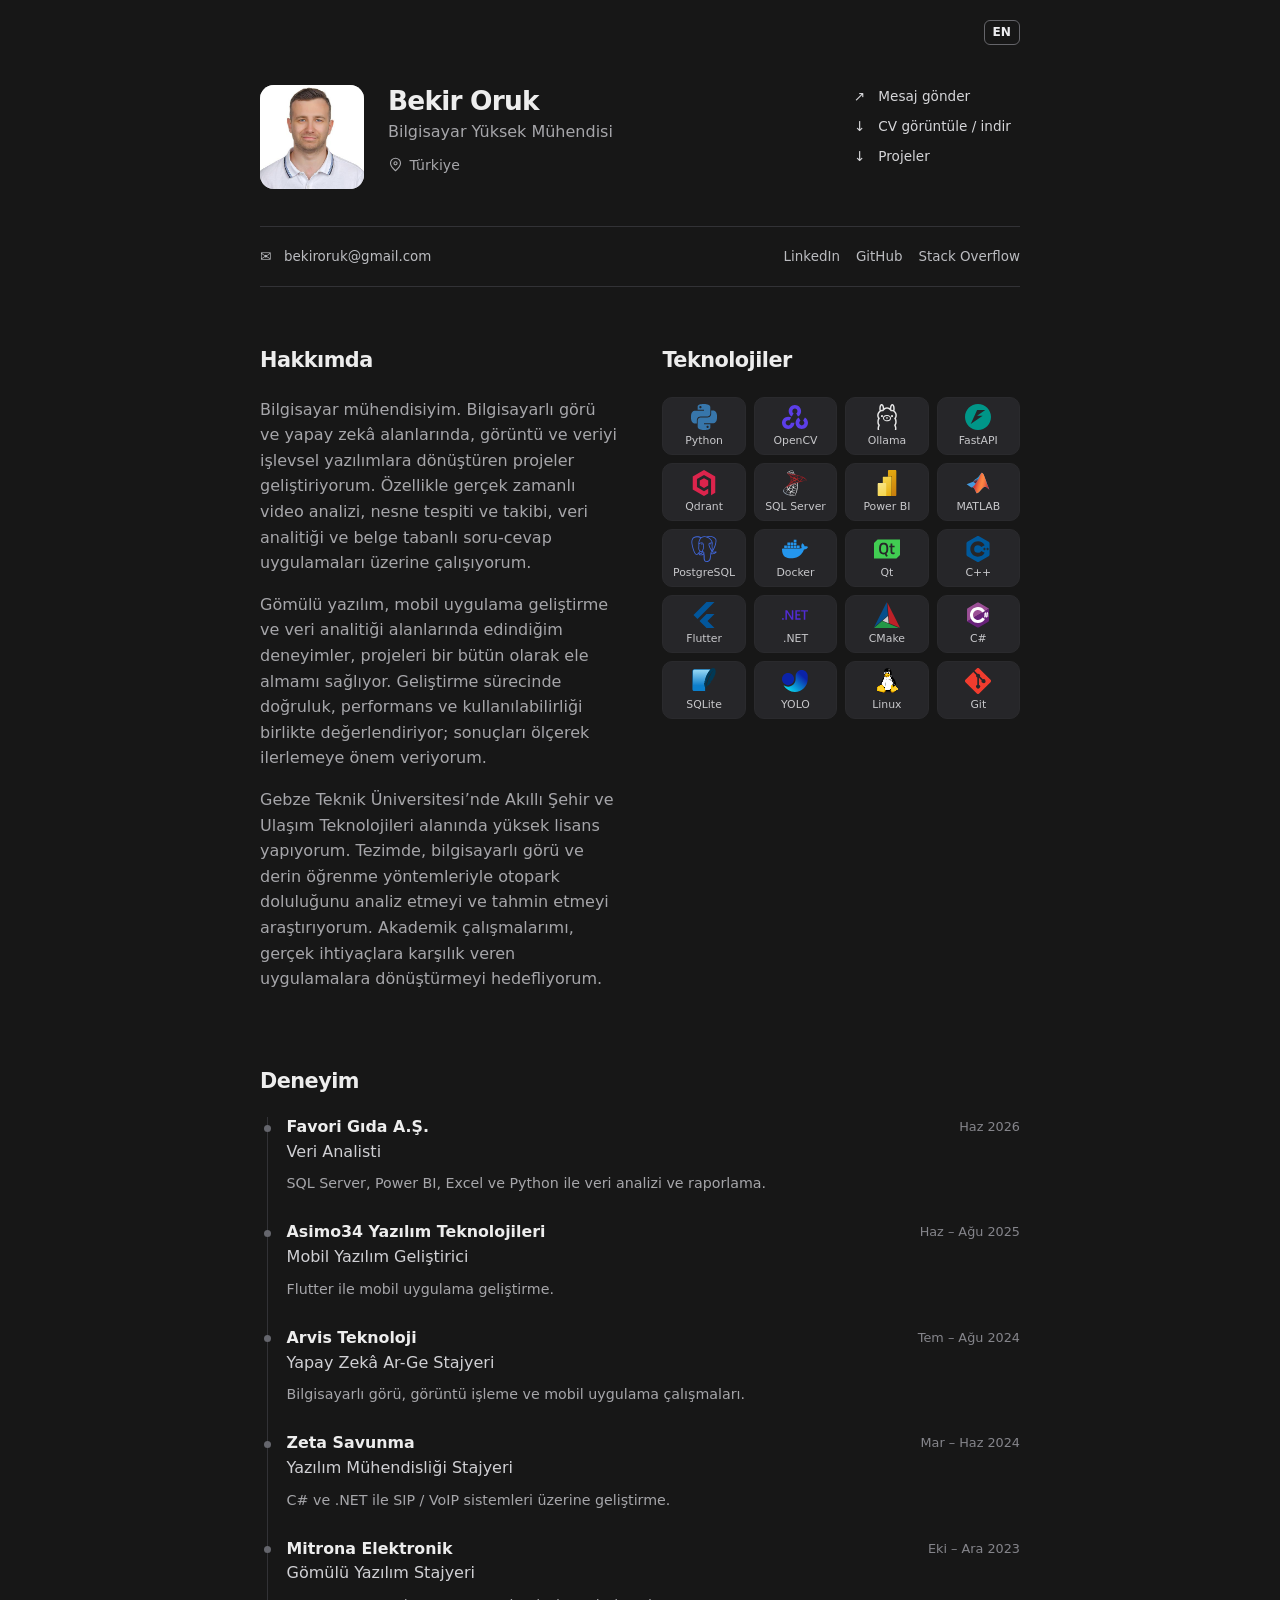
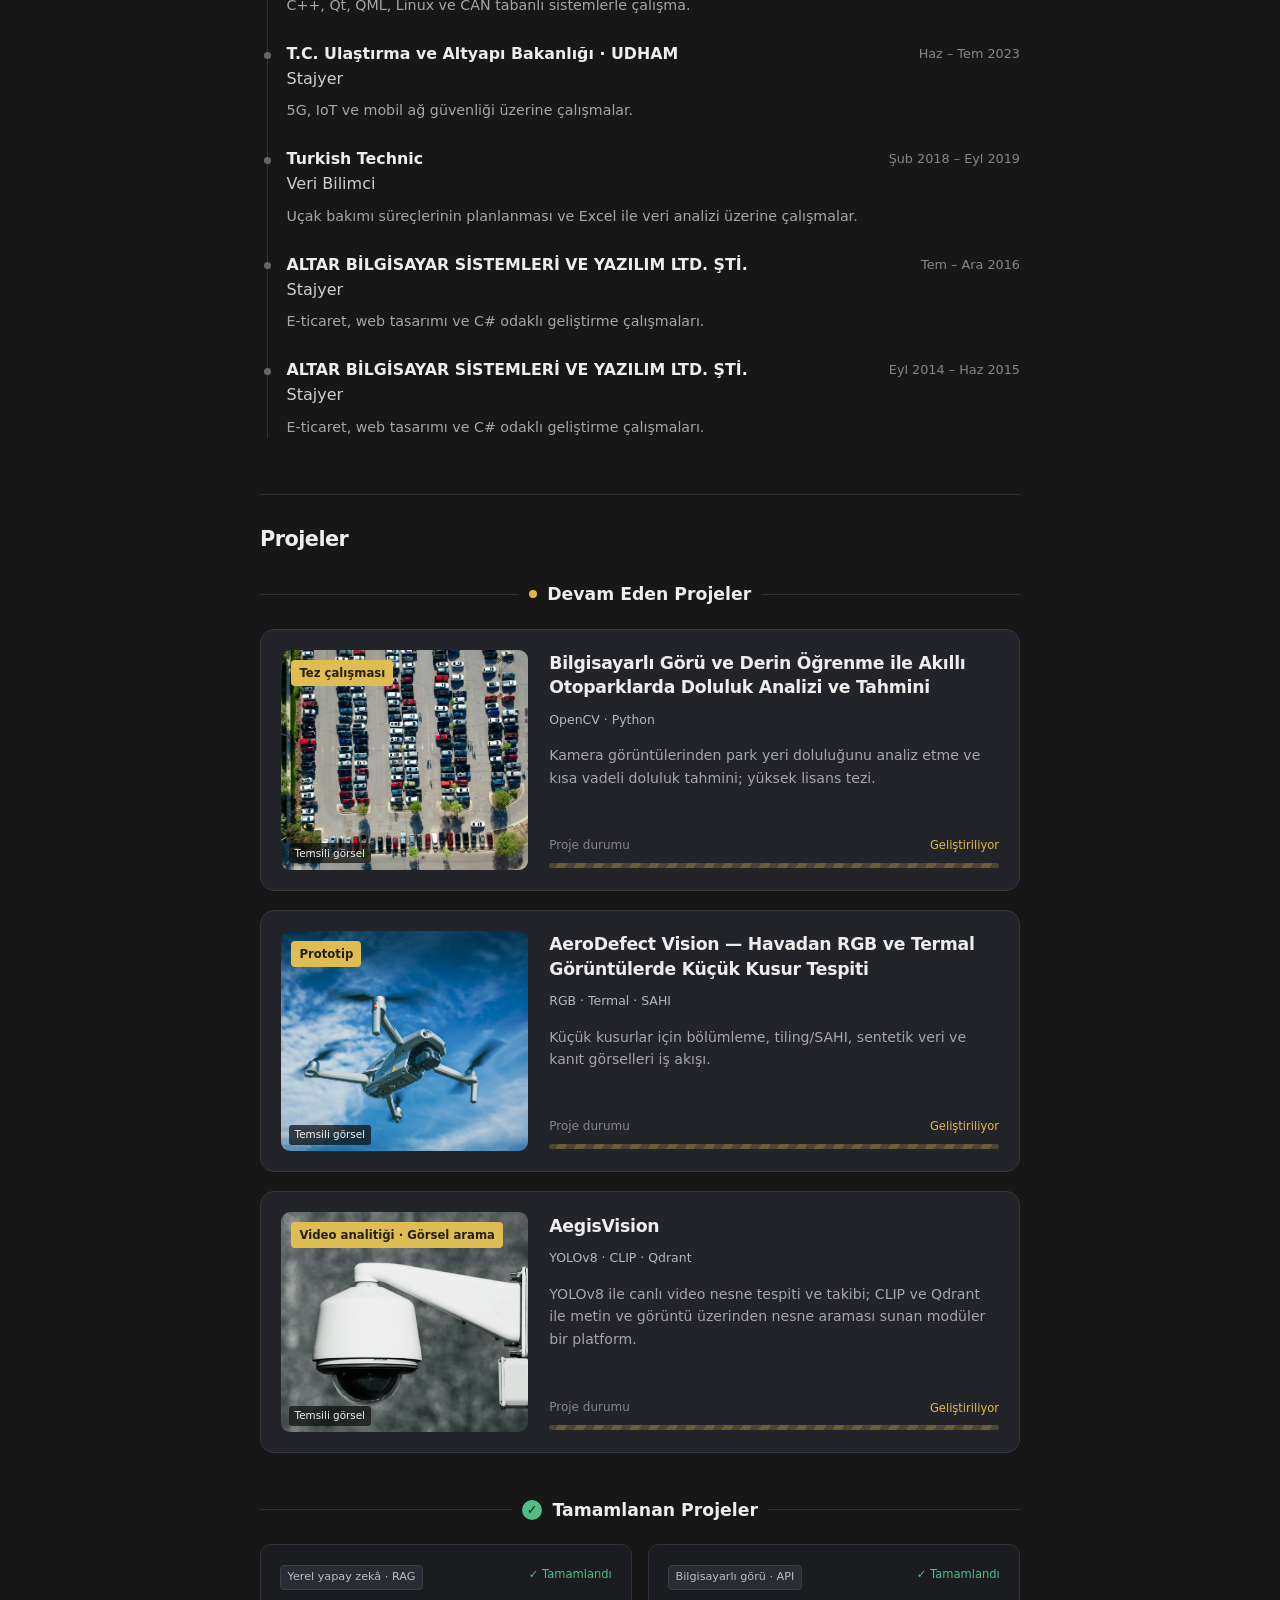
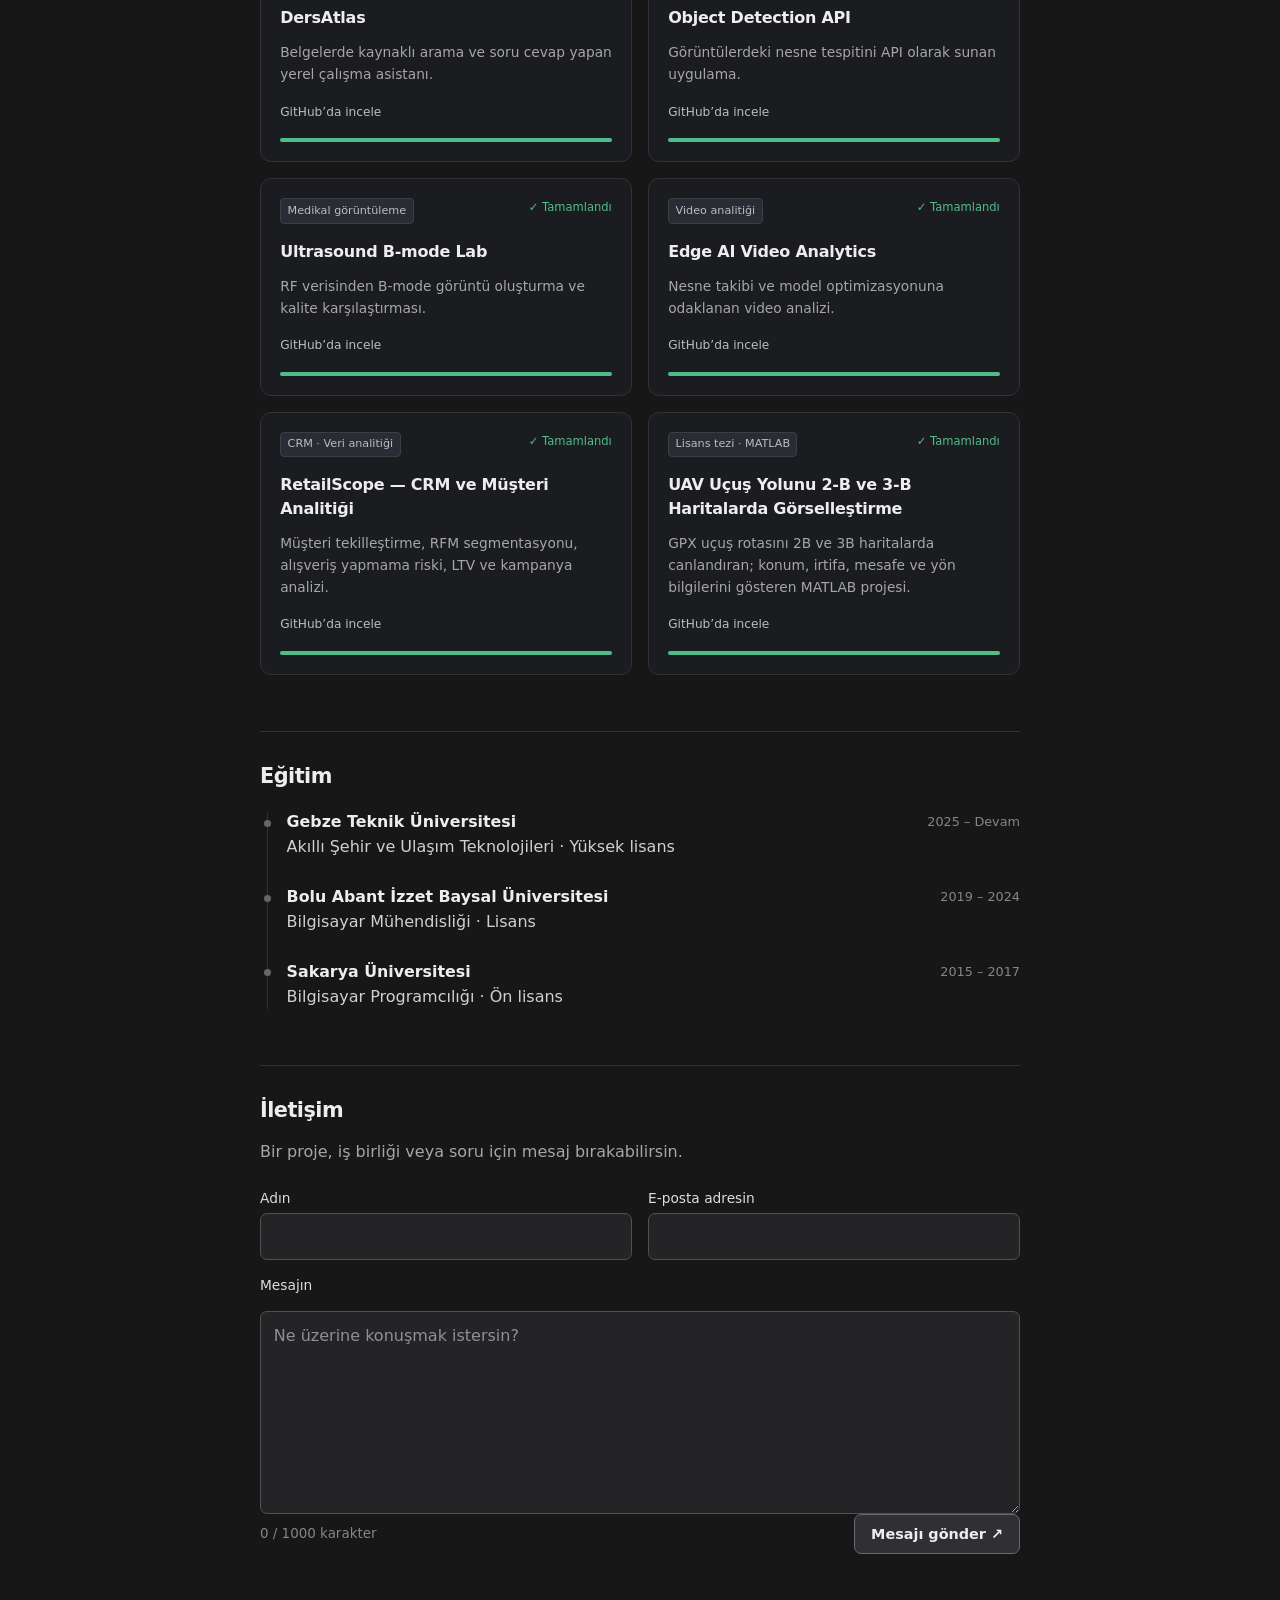
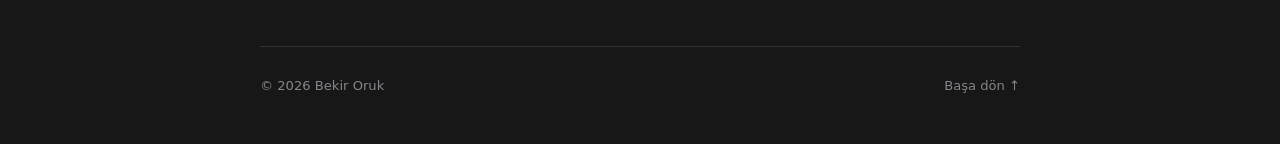
==== commit 9079c58c: "Redesign projects with featured ongoing work and compact completed cards" ====
--- a/index.html
+++ b/index.html
@@ -35,9 +35,6 @@
 <article class="timeline-item"><div class="timeline-head"><div><h3>Turkish Technic</h3><p class="timeline-role">Veri Bilimci</p></div><time>Şub 2018 – Eyl 2019</time></div><p>Uçak bakımı süreçlerinin planlanması ve Excel ile veri analizi üzerine çalışmalar.</p></article>
 <article class="timeline-item"><div class="timeline-head"><div><h3>ALTAR BİLGİSAYAR SİSTEMLERİ VE YAZILIM LTD. ŞTİ.</h3><p class="timeline-role">Stajyer</p></div><time>Tem – Ara 2016</time></div><p>E-ticaret, web tasarımı ve C# odaklı geliştirme çalışmaları.</p></article>
 <article class="timeline-item"><div class="timeline-head"><div><h3>ALTAR BİLGİSAYAR SİSTEMLERİ VE YAZILIM LTD. ŞTİ.</h3><p class="timeline-role">Stajyer</p></div><time>Eyl 2014 – Haz 2015</time></div><p>E-ticaret, web tasarımı ve C# odaklı geliştirme çalışmaları.</p></article></div></section>
-<section id="projeler" class="block"><h2>Projeler</h2><div class="project-grid"><a class="project-card" href="https://github.com/bekiroruk/LLM_dersatlas" target="_blank" rel="noopener noreferrer"><span class="project-visual" aria-hidden="true"><span>DersAtlas</span></span><span class="project-details"><span class="project-category">Yerel yapay zekâ · RAG</span><strong>DersAtlas</strong><span class="project-description">Belgelerde kaynaklı arama ve soru cevap yapan yerel çalışma asistanı.</span><span class="project-foot"><span>Tamamlandı</span><span aria-hidden="true">↗</span></span></span></a>
-<a class="project-card" href="https://github.com/bekiroruk/Object-Detection-Api" target="_blank" rel="noopener noreferrer"><span class="project-visual" aria-hidden="true"><span>Object Detection API</span></span><span class="project-details"><span class="project-category">Bilgisayarlı görü · API</span><strong>Object Detection API</strong><span class="project-description">Görüntülerdeki nesne tespitini API olarak sunan uygulama.</span><span class="project-foot"><span>Tamamlandı</span><span aria-hidden="true">↗</span></span></span></a>
-<a class="project-card" href="https://github.com/bekiroruk/ultrasound-bmode-lab" target="_blank" rel="noopener noreferrer"><span class="project-visual" aria-hidden="true"><span>Ultrasound B-mode Lab</span></span><span class="project-details"><span class="project-category">Medikal görüntüleme</span><strong>Ultrasound B-mode Lab</strong><span class="project-description">RF verisinden B-mode görüntü oluşturma ve kalite karşılaştırması.</span><span class="project-foot"><span>Tamamlandı</span><span aria-hidden="true">↗</span></span></span></a>
-<a class="project-card" href="https://github.com/bekiroruk/cv-advanced-assessment" target="_blank" rel="noopener noreferrer"><span class="project-visual" aria-hidden="true"><span>Edge AI Video Analytics</span></span><span class="project-details"><span class="project-category">Video analitiği</span><strong>Edge AI Video Analytics</strong><span class="project-description">Nesne takibi ve model optimizasyonuna odaklanan video analizi.</span><span class="project-foot"><span>Tamamlandı</span><span aria-hidden="true">↗</span></span></span></a><a class="project-card" href="https://github.com/bekiroruk/retailscope-crm-analytics" target="_blank" rel="noopener noreferrer"><span class="project-visual" aria-hidden="true"><span>RetailScope</span></span><span class="project-details"><span class="project-category">CRM · Veri analitiği</span><strong>RetailScope — CRM ve Müşteri Analitiği</strong><span class="project-description">Müşteri tekilleştirme, RFM segmentasyonu, alışveriş yapmama riski, LTV ve kampanya analizi.</span><span class="project-foot"><span>Tamamlandı</span><span aria-hidden="true">↗</span></span></span></a><a class="project-card" href="https://github.com/bekiroruk/uav-flight-path-visualization" target="_blank" rel="noopener noreferrer"><span class="project-visual" aria-hidden="true"><span>UAV Uçuş Yolu</span></span><span class="project-details"><span class="project-category">Lisans tezi · MATLAB</span><strong>UAV Uçuş Yolunu 2-B ve 3-B Haritalarda Görselleştirme</strong><span class="project-description">GPX uçuş rotasını 2B ve 3B haritalarda canlandıran; konum, irtifa, mesafe ve yön bilgilerini gösteren MATLAB projesi.</span><span class="project-foot"><span>Tamamlandı</span><span aria-hidden="true">↗</span></span></span></a></div><h3 class="subheading">Geliştirme aşamasındaki diğer çalışmalar</h3><div class="work-list"><article class="work-row"><div><span class="eyebrow">Tez çalışması</span><h3>Bilgisayarlı Görü ve Derin Öğrenme ile Akıllı Otoparklarda Doluluk Analizi ve Tahmini</h3><p>Kamera görüntülerinden park yeri doluluğunu analiz etme ve kısa vadeli doluluk tahmini; yüksek lisans tezi.</p></div></article><article class="work-row"><div><span class="eyebrow">Prototip</span><h3>AeroDefect Vision — Havadan RGB ve Termal Görüntülerde Küçük Kusur Tespiti</h3><p>Küçük kusurlar için bölümleme, tiling/SAHI, sentetik veri ve kanıt görselleri iş akışı.</p></div></article><article class="work-row"><div><span class="eyebrow">Video analitiği · Görsel arama</span><h3><a href="https://github.com/bekiroruk/aegis-vision" target="_blank" rel="noopener noreferrer" aria-label="AegisVision GitHub deposunu aç">AegisVision <span aria-hidden="true">↗</span></a></h3><p>YOLOv8 ile canlı video nesne tespiti ve takibi; CLIP ve Qdrant ile metin ve görüntü üzerinden nesne araması sunan modüler bir platform.</p></div></article></div></section>
+<section id="projeler" class="block projects-section"><h2>Projeler</h2><h3 class="project-group-title"><span class="group-dot" aria-hidden="true"></span>Devam Eden Projeler</h3><div class="active-project-list"><article class="active-project"><figure class="active-project-image"><img src="assets/images/projects/parking.jpg" alt="Kuşbakışı otopark görünümü" width="700" height="520" loading="lazy"><span class="project-image-tag">Tez çalışması</span><figcaption>Temsili görsel</figcaption></figure><div class="active-project-body"><h4>Bilgisayarlı Görü ve Derin Öğrenme ile Akıllı Otoparklarda Doluluk Analizi ve Tahmini</h4><p class="project-stack">OpenCV · Python</p><p class="active-project-description">Kamera görüntülerinden park yeri doluluğunu analiz etme ve kısa vadeli doluluk tahmini; yüksek lisans tezi.</p><div class="project-activity"><div><span>Proje durumu</span><span class="project-status is-active">Geliştiriliyor</span></div><span class="activity-line" aria-hidden="true"></span></div></div></article><article class="active-project"><figure class="active-project-image"><img src="assets/images/projects/drone.jpg" alt="Havadan görüntüleme için drone" width="700" height="520" loading="lazy"><span class="project-image-tag">Prototip</span><figcaption>Temsili görsel</figcaption></figure><div class="active-project-body"><h4>AeroDefect Vision — Havadan RGB ve Termal Görüntülerde Küçük Kusur Tespiti</h4><p class="project-stack">RGB · Termal · SAHI</p><p class="active-project-description">Küçük kusurlar için bölümleme, tiling/SAHI, sentetik veri ve kanıt görselleri iş akışı.</p><div class="project-activity"><div><span>Proje durumu</span><span class="project-status is-active">Geliştiriliyor</span></div><span class="activity-line" aria-hidden="true"></span></div></div></article><article class="active-project"><figure class="active-project-image"><img src="assets/images/projects/camera.jpg" alt="Video izleme kamerası" width="700" height="520" loading="lazy"><span class="project-image-tag">Video analitiği · Görsel arama</span><figcaption>Temsili görsel</figcaption></figure><div class="active-project-body"><h4><a class="active-project-link" href="https://github.com/bekiroruk/aegis-vision" target="_blank" rel="noopener noreferrer">AegisVision</a></h4><p class="project-stack">YOLOv8 · CLIP · Qdrant</p><p class="active-project-description">YOLOv8 ile canlı video nesne tespiti ve takibi; CLIP ve Qdrant ile metin ve görüntü üzerinden nesne araması sunan modüler bir platform.</p><div class="project-activity"><div><span>Proje durumu</span><span class="project-status is-active">Geliştiriliyor</span></div><span class="activity-line" aria-hidden="true"></span></div></div></article></div><h3 class="project-group-title completed-heading"><span class="group-check" aria-hidden="true">✓</span>Tamamlanan Projeler</h3><div class="finished-project-grid"><a class="finished-project" href="https://github.com/bekiroruk/LLM_dersatlas" target="_blank" rel="noopener noreferrer"><div class="project-topline"><span class="project-tag">Yerel yapay zekâ · RAG</span><span class="project-status is-complete"><span aria-hidden="true">✓</span> Tamamlandı</span></div><h4>DersAtlas</h4><p>Belgelerde kaynaklı arama ve soru cevap yapan yerel çalışma asistanı.</p><span class="project-repository">GitHub’da incele</span><span class="completion-line" aria-hidden="true"></span></a><a class="finished-project" href="https://github.com/bekiroruk/Object-Detection-Api" target="_blank" rel="noopener noreferrer"><div class="project-topline"><span class="project-tag">Bilgisayarlı görü · API</span><span class="project-status is-complete"><span aria-hidden="true">✓</span> Tamamlandı</span></div><h4>Object Detection API</h4><p>Görüntülerdeki nesne tespitini API olarak sunan uygulama.</p><span class="project-repository">GitHub’da incele</span><span class="completion-line" aria-hidden="true"></span></a><a class="finished-project" href="https://github.com/bekiroruk/ultrasound-bmode-lab" target="_blank" rel="noopener noreferrer"><div class="project-topline"><span class="project-tag">Medikal görüntüleme</span><span class="project-status is-complete"><span aria-hidden="true">✓</span> Tamamlandı</span></div><h4>Ultrasound B-mode Lab</h4><p>RF verisinden B-mode görüntü oluşturma ve kalite karşılaştırması.</p><span class="project-repository">GitHub’da incele</span><span class="completion-line" aria-hidden="true"></span></a><a class="finished-project" href="https://github.com/bekiroruk/cv-advanced-assessment" target="_blank" rel="noopener noreferrer"><div class="project-topline"><span class="project-tag">Video analitiği</span><span class="project-status is-complete"><span aria-hidden="true">✓</span> Tamamlandı</span></div><h4>Edge AI Video Analytics</h4><p>Nesne takibi ve model optimizasyonuna odaklanan video analizi.</p><span class="project-repository">GitHub’da incele</span><span class="completion-line" aria-hidden="true"></span></a><a class="finished-project" href="https://github.com/bekiroruk/retailscope-crm-analytics" target="_blank" rel="noopener noreferrer"><div class="project-topline"><span class="project-tag">CRM · Veri analitiği</span><span class="project-status is-complete"><span aria-hidden="true">✓</span> Tamamlandı</span></div><h4>RetailScope — CRM ve Müşteri Analitiği</h4><p>Müşteri tekilleştirme, RFM segmentasyonu, alışveriş yapmama riski, LTV ve kampanya analizi.</p><span class="project-repository">GitHub’da incele</span><span class="completion-line" aria-hidden="true"></span></a><a class="finished-project" href="https://github.com/bekiroruk/uav-flight-path-visualization" target="_blank" rel="noopener noreferrer"><div class="project-topline"><span class="project-tag">Lisans tezi · MATLAB</span><span class="project-status is-complete"><span aria-hidden="true">✓</span> Tamamlandı</span></div><h4>UAV Uçuş Yolunu 2-B ve 3-B Haritalarda Görselleştirme</h4><p>GPX uçuş rotasını 2B ve 3B haritalarda canlandıran; konum, irtifa, mesafe ve yön bilgilerini gösteren MATLAB projesi.</p><span class="project-repository">GitHub’da incele</span><span class="completion-line" aria-hidden="true"></span></a></div></section>
 <section id="egitim" class="block"><h2>Eğitim</h2><div class="timeline"><article class="timeline-item"><div class="timeline-head"><div><h3>Gebze Teknik Üniversitesi</h3><p class="timeline-role">Akıllı Şehir ve Ulaşım Teknolojileri · Yüksek lisans</p></div><time>2025 – Devam</time></div></article><article class="timeline-item"><div class="timeline-head"><div><h3>Bolu Abant İzzet Baysal Üniversitesi</h3><p class="timeline-role">Bilgisayar Mühendisliği · Lisans</p></div><time>2019 – 2024</time></div></article><article class="timeline-item"><div class="timeline-head"><div><h3>Sakarya Üniversitesi</h3><p class="timeline-role">Bilgisayar Programcılığı · Ön lisans</p></div><time>2015 – 2017</time></div></article></div></section>
 <section id="mesaj" class="block contact"><h2>İletişim</h2><p>Bir proje, iş birliği veya soru için mesaj bırakabilirsin.</p><form class="contact-form" action="https://formsubmit.co/bekiroruk@gmail.com" method="POST"><input type="hidden" name="_subject" value="Bekir Oruk web sitesinden yeni mesaj"><input class="form-trap" type="text" name="_honey" tabindex="-1" autocomplete="off" aria-hidden="true"><div class="contact-fields"><label>Adın<input type="text" name="name" autocomplete="name" required maxlength="100"></label><label>E-posta adresin<input type="email" name="email" autocomplete="email" required maxlength="254"></label></div><label for="contact-message">Mesajın</label><textarea id="contact-message" name="message" required maxlength="1000" rows="7" placeholder="Ne üzerine konuşmak istersin?"></textarea><div class="form-footer"><span id="message-count" aria-live="polite">0 / 1000 karakter</span><button class="btn" type="submit">Mesajı gönder <span aria-hidden="true">↗</span></button></div><p class="form-feedback" id="form-feedback" role="status" aria-live="polite"></p></form></section><footer><span>© 2026 Bekir Oruk</span><a href="#baslangic">Başa dön ↑</a></footer></main><script src="assets/js/main.js" defer></script></body></html>
--- a/assets/css/styles.css
+++ b/assets/css/styles.css
@@ -18,12 +18,40 @@
 .tech-grid{gap:.5rem}
 .tech{aspect-ratio:auto;min-height:58px;padding:.4rem .3rem;gap:.3rem}
 .tech img{width:26px;height:26px;display:block}
-.tech>span{font-size:.68rem;white-space:nowrap;transition:transform .22s ease,color .22s ease}
-.tech{position:relative;transition:transform .22s ease,border-color .22s ease,border-radius .22s ease,background-color .22s ease,box-shadow .22s ease}
-.tech img{transition:transform .22s ease}
-@media(hover:hover) and (pointer:fine){.tech:hover{z-index:1;transform:translateY(-3px) scale(1.045);border-color:#7793a7;border-radius:14px;background:#2b2d31;box-shadow:0 9px 24px rgba(0,0,0,.25),0 0 0 1px rgba(123,172,204,.15)}.tech:hover img{animation:tech-float .9s ease-in-out infinite}.tech:hover>span{transform:translateY(-1px);color:#fff}}
-@keyframes tech-float{0%,100%{transform:translateY(0) rotate(-4deg) scale(1.08)}50%{transform:translateY(-4px) rotate(4deg) scale(1.08)}}
-@media(prefers-reduced-motion:reduce){.tech,.tech img,.tech>span{transition:none}.tech:hover,.tech:hover img,.tech:hover>span{transform:none;animation:none}}
+/* Soft color bloom with a single gentle icon lift. */
+.tech{position:relative;isolation:isolate;overflow:hidden;--tech-a:#60a5fa;--tech-b:#a78bfa;transition:border-color .35s,background .35s,box-shadow .35s}
+.tech[title="Python"]{--tech-a:#3776AB;--tech-b:#3776AB}
+.tech[title="OpenCV"]{--tech-a:#5C3EE8;--tech-b:#5C3EE8}
+.tech[title="Ollama"]{--tech-a:#E6E6E6;--tech-b:#E6E6E6}
+.tech[title="FastAPI"]{--tech-a:#009688;--tech-b:#009688}
+.tech[title="Qdrant"]{--tech-a:#DC244C;--tech-b:#DC244C}
+.tech[title="SQL Server"]{--tech-a:#ee352c;--tech-b:#a91d22}
+.tech[title="Power BI"]{--tech-a:#F6D751;--tech-b:#E6AD10}
+.tech[title="MATLAB"]{--tech-a:#fa8042;--tech-b:#29d}
+.tech[title="PostgreSQL"]{--tech-a:#4169E1;--tech-b:#4169E1}
+.tech[title="Docker"]{--tech-a:#2496ED;--tech-b:#2496ED}
+.tech[title="Qt"]{--tech-a:#41CD52;--tech-b:#41CD52}
+.tech[title="C++"]{--tech-a:#00599C;--tech-b:#00599C}
+.tech[title="Flutter"]{--tech-a:#02569B;--tech-b:#02569B}
+.tech[title=".NET"]{--tech-a:#512BD4;--tech-b:#512BD4}
+.tech[title="CMake"]{--tech-a:#249847;--tech-b:#064F8C}
+.tech[title="C#"]{--tech-a:#9B4F96;--tech-b:#68217A}
+.tech[title="SQLite"]{--tech-a:#0b7fcc;--tech-b:#95d7f4}
+.tech[title="YOLO"]{--tech-a:#09DBF0;--tech-b:#0B23A9}
+.tech[title="Linux"]{--tech-a:#FFCC02;--tech-b:#FFD133}
+.tech[title="Git"]{--tech-a:#F03C2E;--tech-b:#F03C2E}
+.tech img,.tech>span{position:relative;z-index:1}
+.tech>span{font-size:.68rem;white-space:nowrap;transition:color .3s}
+.tech::before{content:"";position:absolute;inset:0;pointer-events:none;background:radial-gradient(ellipse at 50% 70%,color-mix(in srgb,var(--tech-a) 24%,transparent),transparent 75%);opacity:0;transition:opacity .4s}
+.tech::after{content:none}
+@media(hover:hover) and (pointer:fine){
+.tech:hover{border-color:color-mix(in srgb,var(--tech-b) 65%,#262629);box-shadow:inset 0 0 14px color-mix(in srgb,var(--tech-a) 10%,transparent)}
+.tech:hover::before{opacity:1}
+.tech:hover img{animation:tech-lift .65s cubic-bezier(.22,.8,.3,1) both}
+.tech:hover>span{color:#fff}
+}
+@keyframes tech-lift{0%{transform:translateY(0)}45%{transform:translateY(-4px)}75%{transform:translateY(-1px)}100%{transform:translateY(-2px)}}
+@media(prefers-reduced-motion:reduce){.tech,.tech>span,.tech::before{transition:none}.tech:hover img{animation:none}}
 
 /* Timeline dates share a right edge regardless of title length */
 .timeline-head{display:grid;grid-template-columns:minmax(0,1fr) 126px;align-items:start}
@@ -38,3 +66,36 @@
 
 @media(max-width:700px){.profile{grid-template-columns:92px minmax(0,1fr)}.lang-switch{top:.65rem}.quick-links{grid-column:2;padding-top:0}}
 @media(max-width:560px){.profile{grid-template-columns:76px minmax(0,1fr);padding-top:2.9rem}.quick-links{grid-column:1/-1}.timeline-head{grid-template-columns:minmax(0,1fr) 118px;gap:.5rem}.timeline time{display:block;margin:0;font-size:.75rem;white-space:normal}footer{flex-wrap:wrap}}
+
+/* Project portfolio: featured ongoing work and compact completed cards. */
+.project-group-title{display:flex;align-items:center;justify-content:center;gap:.65rem;font-size:1.08rem;line-height:1.4;margin:1.8rem 0 1.4rem;text-align:center}
+.project-group-title::before,.project-group-title::after{content:"";height:1px;background:var(--line);flex:1}
+.group-dot{width:8px;height:8px;border-radius:50%;background:#dfb948;flex:none}
+.group-check{display:grid;place-items:center;width:20px;height:20px;border-radius:50%;background:#50bd88;color:#151917;font-size:.8rem;flex:none}
+.active-project-list{display:grid;gap:1.2rem}
+.active-project{display:grid;grid-template-columns:minmax(0,.85fr) minmax(0,1.55fr);gap:1.35rem;padding:1.25rem;border:1px solid #36363d;border-radius:14px;background:#232429}
+.active-project-image{position:relative;margin:0;min-height:220px;border-radius:9px;overflow:hidden;background:#1a1b20}
+.active-project-image img{display:block;width:100%;height:100%;position:absolute;inset:0;object-fit:cover}
+.project-image-tag{position:absolute;left:.65rem;top:.65rem;right:.65rem;width:fit-content;max-width:calc(100% - 1.3rem);padding:.3rem .5rem;background:#e0bd53;color:#25200d;border-radius:4px;font-size:.73rem;font-weight:650;line-height:1.4}
+.active-project-image figcaption{position:absolute;bottom:.4rem;left:.5rem;padding:.1rem .35rem;border-radius:3px;background:#111b;color:#eee;font-size:.65rem}
+.active-project-body{display:flex;flex-direction:column;min-width:0;padding:.1rem 0}
+.active-project h4{font-size:1.08rem;line-height:1.4;letter-spacing:-.015em;margin:0 0 .65rem}
+.active-project-link:hover{text-decoration:underline;text-underline-offset:4px}
+.project-stack{font-size:.78rem;color:#b4b8c2;margin:0 0 .9rem}
+.active-project-description{font-size:.88rem;line-height:1.6;color:var(--muted);margin:0 0 1.4rem}
+.project-activity{margin-top:auto}
+.project-activity>div{display:flex;justify-content:space-between;align-items:center;gap:.5rem;font-size:.75rem;color:var(--soft);margin-bottom:.5rem}
+.is-active{color:#dfb948}.activity-line{height:5px;display:block;border-radius:4px;background:repeating-linear-gradient(120deg,#e0bd5338 0 8px,#e0bd5360 8px 16px)}
+.completed-heading{margin-top:2.8rem}
+.finished-project-grid{display:grid;grid-template-columns:repeat(2,minmax(0,1fr));gap:1rem}
+.finished-project{display:flex;flex-direction:column;padding:1.2rem;border:1px solid var(--line);border-radius:11px;background:#1b1c20;transition:border-color .2s,background .2s}
+.finished-project:hover{border-color:#576b61;background:#202321}
+.project-topline{display:flex;align-items:flex-start;justify-content:space-between;gap:.6rem;margin-bottom:1rem}
+.project-tag{font-size:.7rem;line-height:1.5;color:#babdc6;background:#292c33;border:1px solid #3a3e47;border-radius:4px;padding:.2rem .4rem}
+.project-status{font-size:.72rem;white-space:nowrap}.is-complete{color:#50bd88}
+.finished-project h4{font-size:1rem;line-height:1.45;margin:0 0 .75rem;letter-spacing:-.015em}
+.finished-project p{font-size:.86rem;line-height:1.6;color:var(--muted);margin:0 0 1.1rem}
+.project-repository{margin-top:auto;font-size:.76rem;color:#b7bfc0}
+.completion-line{display:block;height:4px;border-radius:4px;background:#50bd88;margin-top:1rem}
+@media(max-width:600px){.active-project{grid-template-columns:1fr;padding:1rem;gap:1.1rem}.active-project-image{height:180px;min-height:0}.active-project h4{font-size:1.05rem}.finished-project-grid{grid-template-columns:1fr}.project-group-title{font-size:1rem}.project-tag{font-size:.75rem}.project-status{font-size:.75rem}}
+@media(prefers-reduced-motion:reduce){.finished-project{transition:none}}
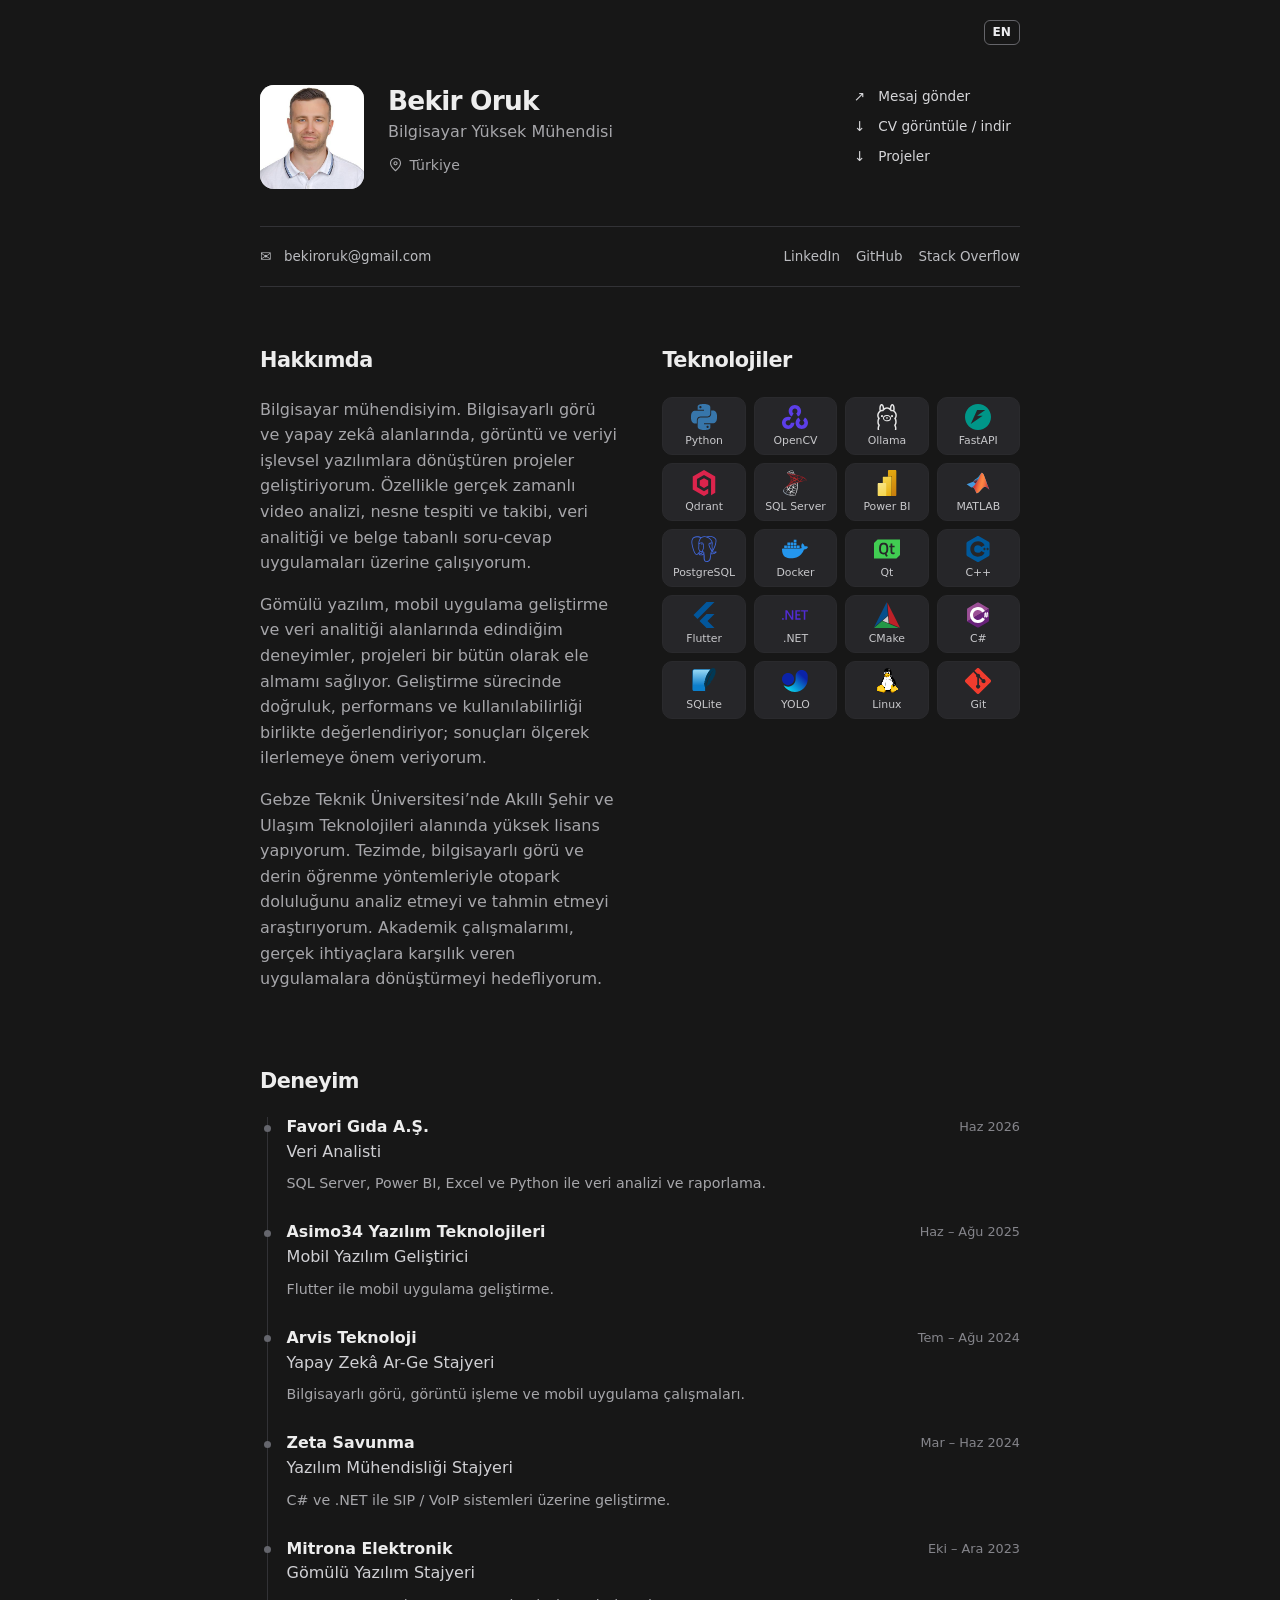
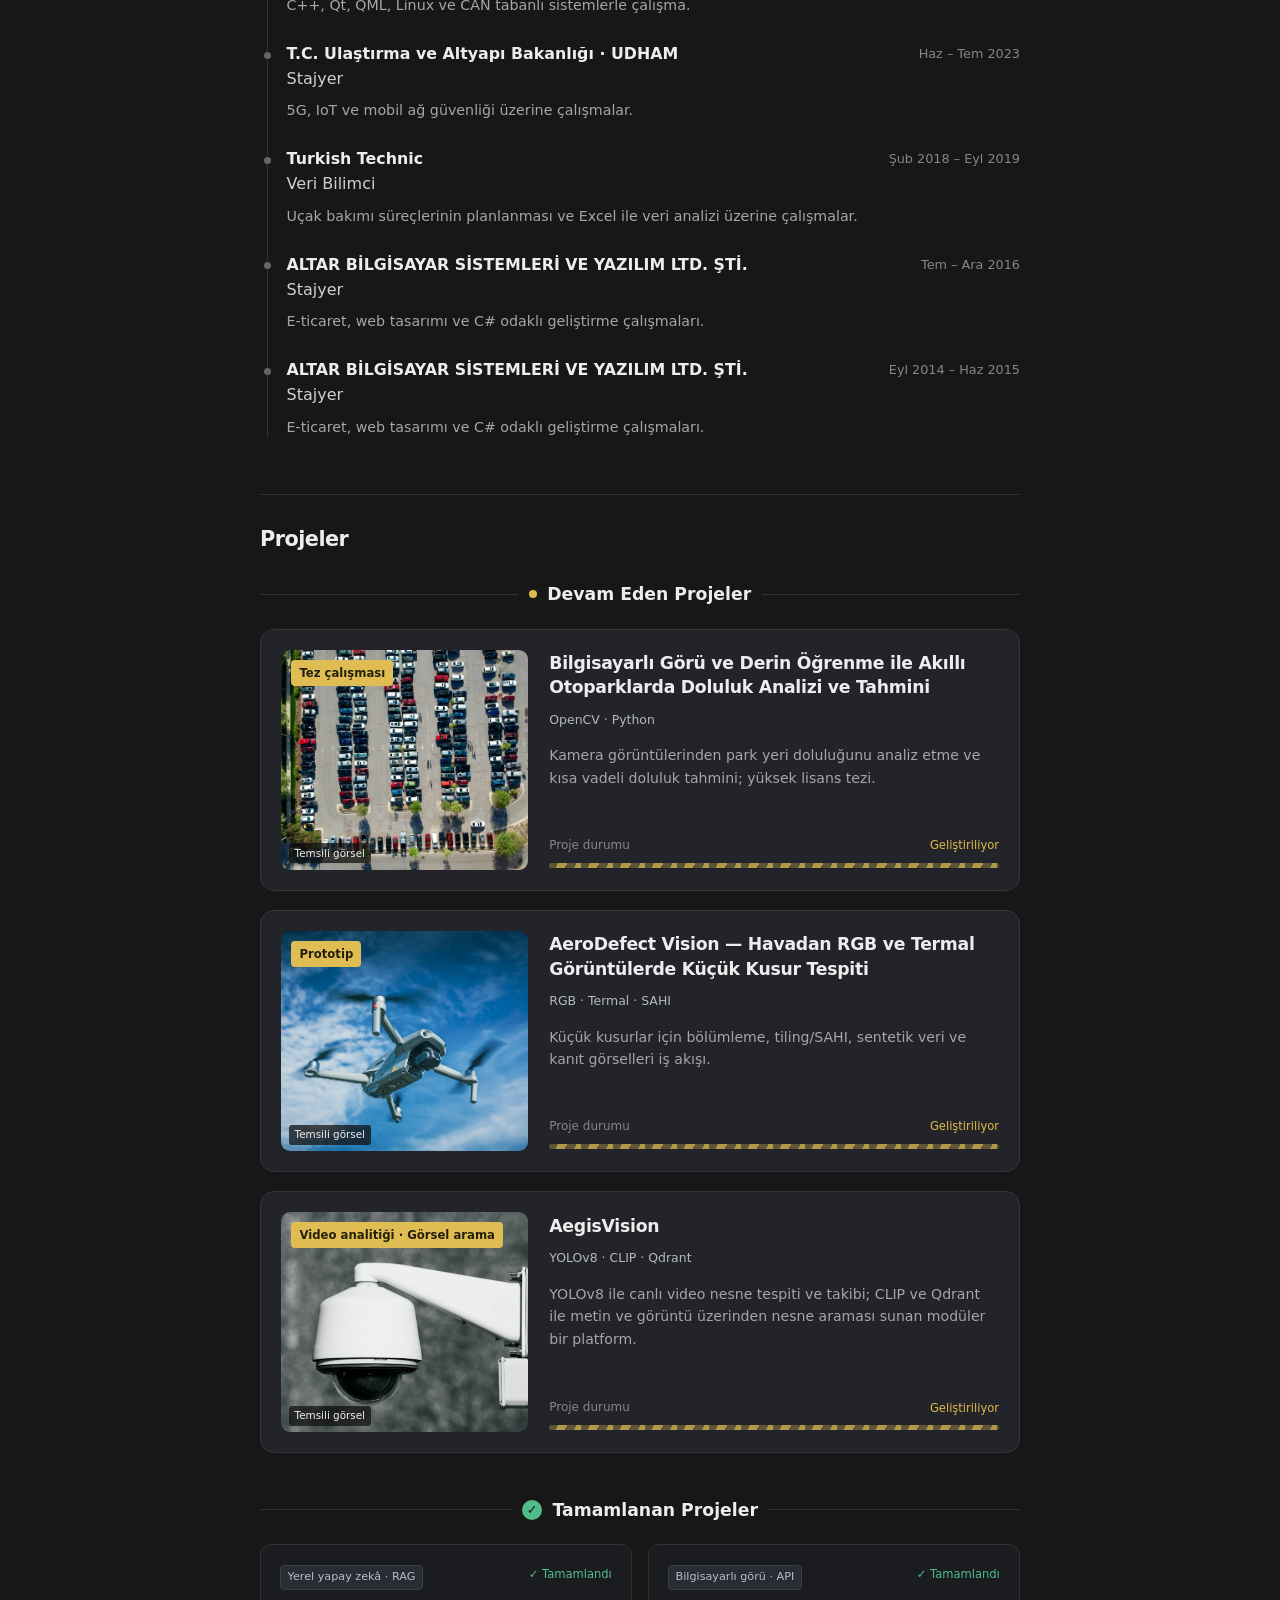
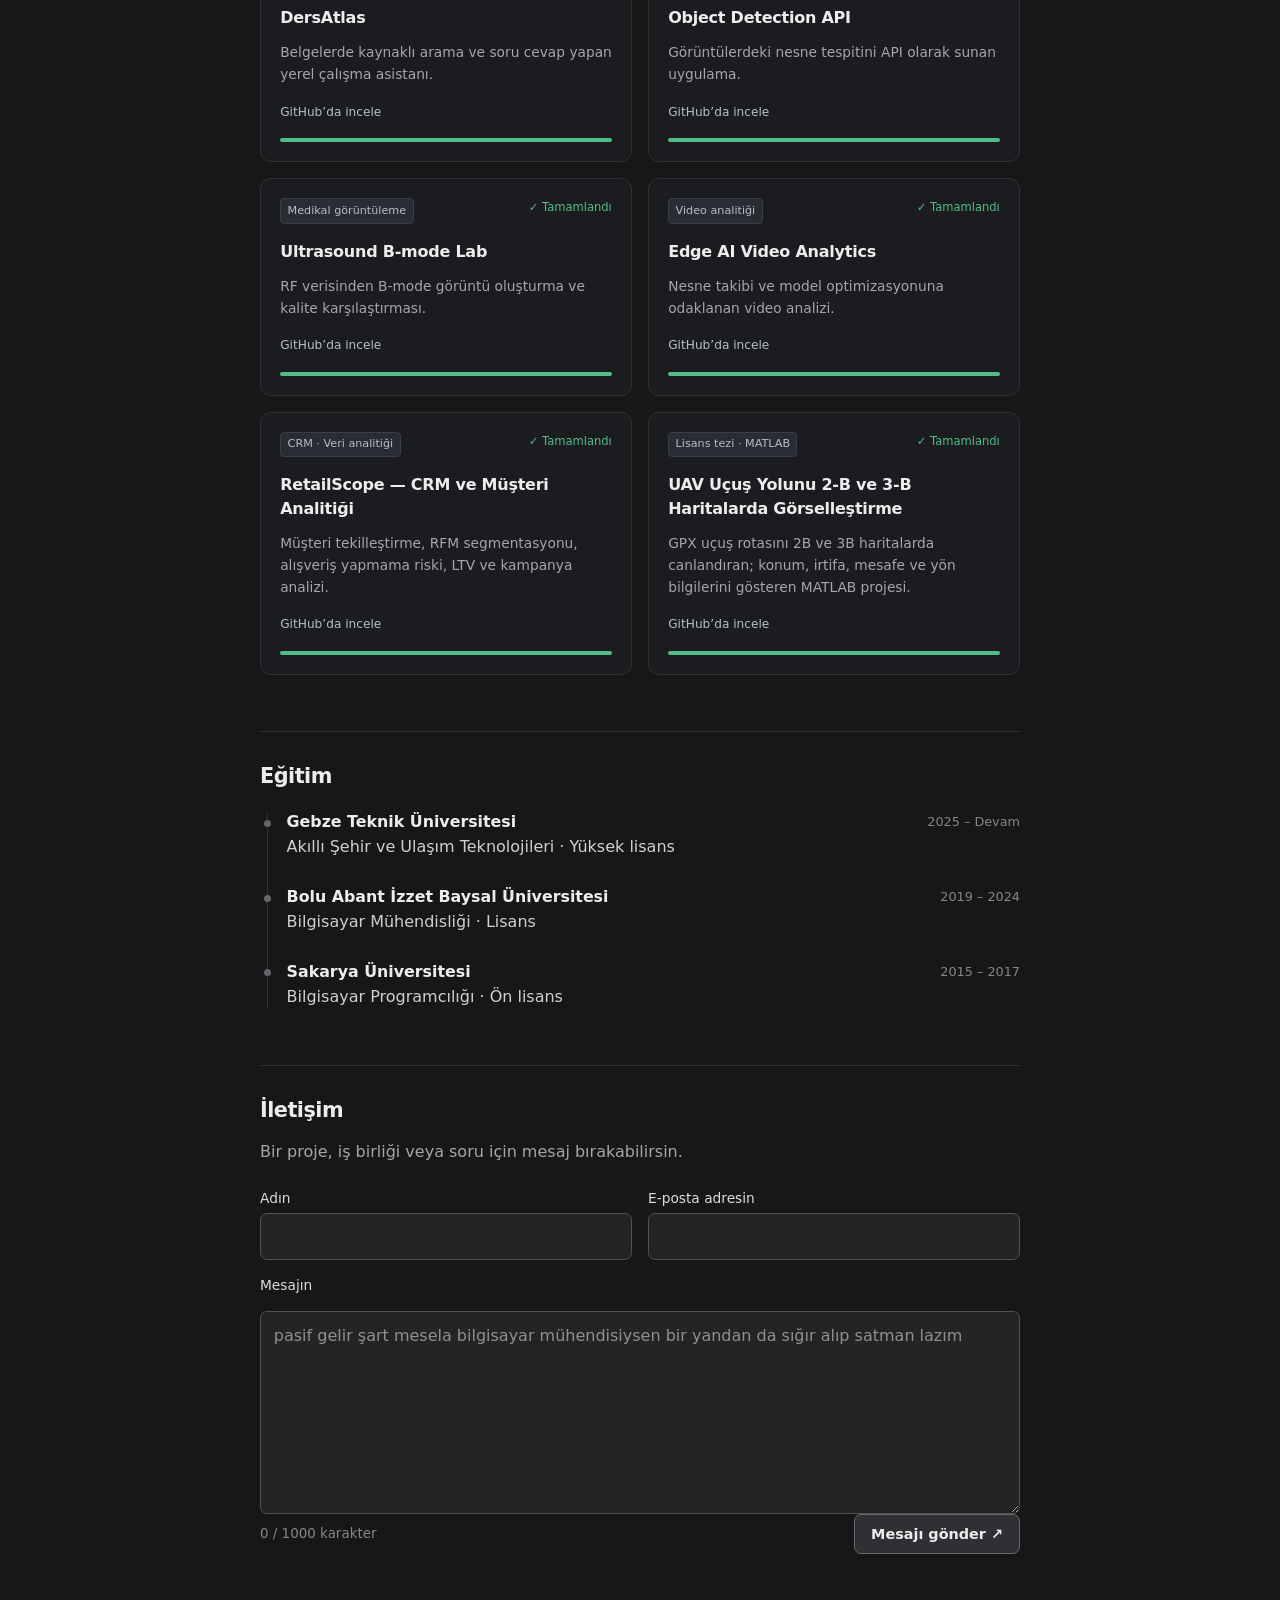
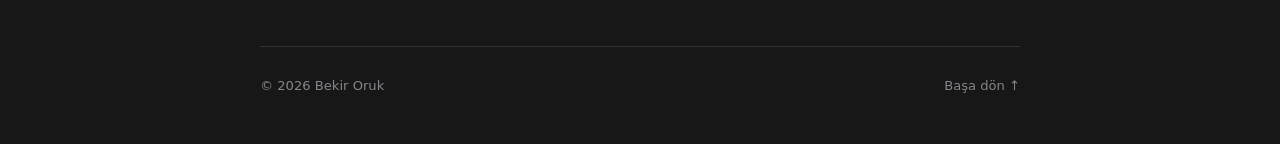
==== commit b433112f: "Animate ongoing project indicators and add green card hover" ====
--- a/index.html
+++ b/index.html
@@ -37,4 +37,4 @@
 <article class="timeline-item"><div class="timeline-head"><div><h3>ALTAR BİLGİSAYAR SİSTEMLERİ VE YAZILIM LTD. ŞTİ.</h3><p class="timeline-role">Stajyer</p></div><time>Eyl 2014 – Haz 2015</time></div><p>E-ticaret, web tasarımı ve C# odaklı geliştirme çalışmaları.</p></article></div></section>
 <section id="projeler" class="block projects-section"><h2>Projeler</h2><h3 class="project-group-title"><span class="group-dot" aria-hidden="true"></span>Devam Eden Projeler</h3><div class="active-project-list"><article class="active-project"><figure class="active-project-image"><img src="assets/images/projects/parking.jpg" alt="Kuşbakışı otopark görünümü" width="700" height="520" loading="lazy"><span class="project-image-tag">Tez çalışması</span><figcaption>Temsili görsel</figcaption></figure><div class="active-project-body"><h4>Bilgisayarlı Görü ve Derin Öğrenme ile Akıllı Otoparklarda Doluluk Analizi ve Tahmini</h4><p class="project-stack">OpenCV · Python</p><p class="active-project-description">Kamera görüntülerinden park yeri doluluğunu analiz etme ve kısa vadeli doluluk tahmini; yüksek lisans tezi.</p><div class="project-activity"><div><span>Proje durumu</span><span class="project-status is-active">Geliştiriliyor</span></div><span class="activity-line" aria-hidden="true"></span></div></div></article><article class="active-project"><figure class="active-project-image"><img src="assets/images/projects/drone.jpg" alt="Havadan görüntüleme için drone" width="700" height="520" loading="lazy"><span class="project-image-tag">Prototip</span><figcaption>Temsili görsel</figcaption></figure><div class="active-project-body"><h4>AeroDefect Vision — Havadan RGB ve Termal Görüntülerde Küçük Kusur Tespiti</h4><p class="project-stack">RGB · Termal · SAHI</p><p class="active-project-description">Küçük kusurlar için bölümleme, tiling/SAHI, sentetik veri ve kanıt görselleri iş akışı.</p><div class="project-activity"><div><span>Proje durumu</span><span class="project-status is-active">Geliştiriliyor</span></div><span class="activity-line" aria-hidden="true"></span></div></div></article><article class="active-project"><figure class="active-project-image"><img src="assets/images/projects/camera.jpg" alt="Video izleme kamerası" width="700" height="520" loading="lazy"><span class="project-image-tag">Video analitiği · Görsel arama</span><figcaption>Temsili görsel</figcaption></figure><div class="active-project-body"><h4><a class="active-project-link" href="https://github.com/bekiroruk/aegis-vision" target="_blank" rel="noopener noreferrer">AegisVision</a></h4><p class="project-stack">YOLOv8 · CLIP · Qdrant</p><p class="active-project-description">YOLOv8 ile canlı video nesne tespiti ve takibi; CLIP ve Qdrant ile metin ve görüntü üzerinden nesne araması sunan modüler bir platform.</p><div class="project-activity"><div><span>Proje durumu</span><span class="project-status is-active">Geliştiriliyor</span></div><span class="activity-line" aria-hidden="true"></span></div></div></article></div><h3 class="project-group-title completed-heading"><span class="group-check" aria-hidden="true">✓</span>Tamamlanan Projeler</h3><div class="finished-project-grid"><a class="finished-project" href="https://github.com/bekiroruk/LLM_dersatlas" target="_blank" rel="noopener noreferrer"><div class="project-topline"><span class="project-tag">Yerel yapay zekâ · RAG</span><span class="project-status is-complete"><span aria-hidden="true">✓</span> Tamamlandı</span></div><h4>DersAtlas</h4><p>Belgelerde kaynaklı arama ve soru cevap yapan yerel çalışma asistanı.</p><span class="project-repository">GitHub’da incele</span><span class="completion-line" aria-hidden="true"></span></a><a class="finished-project" href="https://github.com/bekiroruk/Object-Detection-Api" target="_blank" rel="noopener noreferrer"><div class="project-topline"><span class="project-tag">Bilgisayarlı görü · API</span><span class="project-status is-complete"><span aria-hidden="true">✓</span> Tamamlandı</span></div><h4>Object Detection API</h4><p>Görüntülerdeki nesne tespitini API olarak sunan uygulama.</p><span class="project-repository">GitHub’da incele</span><span class="completion-line" aria-hidden="true"></span></a><a class="finished-project" href="https://github.com/bekiroruk/ultrasound-bmode-lab" target="_blank" rel="noopener noreferrer"><div class="project-topline"><span class="project-tag">Medikal görüntüleme</span><span class="project-status is-complete"><span aria-hidden="true">✓</span> Tamamlandı</span></div><h4>Ultrasound B-mode Lab</h4><p>RF verisinden B-mode görüntü oluşturma ve kalite karşılaştırması.</p><span class="project-repository">GitHub’da incele</span><span class="completion-line" aria-hidden="true"></span></a><a class="finished-project" href="https://github.com/bekiroruk/cv-advanced-assessment" target="_blank" rel="noopener noreferrer"><div class="project-topline"><span class="project-tag">Video analitiği</span><span class="project-status is-complete"><span aria-hidden="true">✓</span> Tamamlandı</span></div><h4>Edge AI Video Analytics</h4><p>Nesne takibi ve model optimizasyonuna odaklanan video analizi.</p><span class="project-repository">GitHub’da incele</span><span class="completion-line" aria-hidden="true"></span></a><a class="finished-project" href="https://github.com/bekiroruk/retailscope-crm-analytics" target="_blank" rel="noopener noreferrer"><div class="project-topline"><span class="project-tag">CRM · Veri analitiği</span><span class="project-status is-complete"><span aria-hidden="true">✓</span> Tamamlandı</span></div><h4>RetailScope — CRM ve Müşteri Analitiği</h4><p>Müşteri tekilleştirme, RFM segmentasyonu, alışveriş yapmama riski, LTV ve kampanya analizi.</p><span class="project-repository">GitHub’da incele</span><span class="completion-line" aria-hidden="true"></span></a><a class="finished-project" href="https://github.com/bekiroruk/uav-flight-path-visualization" target="_blank" rel="noopener noreferrer"><div class="project-topline"><span class="project-tag">Lisans tezi · MATLAB</span><span class="project-status is-complete"><span aria-hidden="true">✓</span> Tamamlandı</span></div><h4>UAV Uçuş Yolunu 2-B ve 3-B Haritalarda Görselleştirme</h4><p>GPX uçuş rotasını 2B ve 3B haritalarda canlandıran; konum, irtifa, mesafe ve yön bilgilerini gösteren MATLAB projesi.</p><span class="project-repository">GitHub’da incele</span><span class="completion-line" aria-hidden="true"></span></a></div></section>
 <section id="egitim" class="block"><h2>Eğitim</h2><div class="timeline"><article class="timeline-item"><div class="timeline-head"><div><h3>Gebze Teknik Üniversitesi</h3><p class="timeline-role">Akıllı Şehir ve Ulaşım Teknolojileri · Yüksek lisans</p></div><time>2025 – Devam</time></div></article><article class="timeline-item"><div class="timeline-head"><div><h3>Bolu Abant İzzet Baysal Üniversitesi</h3><p class="timeline-role">Bilgisayar Mühendisliği · Lisans</p></div><time>2019 – 2024</time></div></article><article class="timeline-item"><div class="timeline-head"><div><h3>Sakarya Üniversitesi</h3><p class="timeline-role">Bilgisayar Programcılığı · Ön lisans</p></div><time>2015 – 2017</time></div></article></div></section>
-<section id="mesaj" class="block contact"><h2>İletişim</h2><p>Bir proje, iş birliği veya soru için mesaj bırakabilirsin.</p><form class="contact-form" action="https://formsubmit.co/bekiroruk@gmail.com" method="POST"><input type="hidden" name="_subject" value="Bekir Oruk web sitesinden yeni mesaj"><input class="form-trap" type="text" name="_honey" tabindex="-1" autocomplete="off" aria-hidden="true"><div class="contact-fields"><label>Adın<input type="text" name="name" autocomplete="name" required maxlength="100"></label><label>E-posta adresin<input type="email" name="email" autocomplete="email" required maxlength="254"></label></div><label for="contact-message">Mesajın</label><textarea id="contact-message" name="message" required maxlength="1000" rows="7" placeholder="Ne üzerine konuşmak istersin?"></textarea><div class="form-footer"><span id="message-count" aria-live="polite">0 / 1000 karakter</span><button class="btn" type="submit">Mesajı gönder <span aria-hidden="true">↗</span></button></div><p class="form-feedback" id="form-feedback" role="status" aria-live="polite"></p></form></section><footer><span>© 2026 Bekir Oruk</span><a href="#baslangic">Başa dön ↑</a></footer></main><script src="assets/js/main.js" defer></script></body></html>+<section id="mesaj" class="block contact"><h2>İletişim</h2><p>Bir proje, iş birliği veya soru için mesaj bırakabilirsin.</p><form class="contact-form" action="https://formsubmit.co/bekiroruk@gmail.com" method="POST"><input type="hidden" name="_subject" value="Bekir Oruk web sitesinden yeni mesaj"><input class="form-trap" type="text" name="_honey" tabindex="-1" autocomplete="off" aria-hidden="true"><div class="contact-fields"><label>Adın<input type="text" name="name" autocomplete="name" required maxlength="100"></label><label>E-posta adresin<input type="email" name="email" autocomplete="email" required maxlength="254"></label></div><label for="contact-message">Mesajın</label><textarea id="contact-message" name="message" required maxlength="1000" rows="7" placeholder="pasif gelir şart mesela bilgisayar mühendisiysen bir yandan da sığır alıp satman lazım"></textarea><div class="form-footer"><span id="message-count" aria-live="polite">0 / 1000 karakter</span><button class="btn" type="submit">Mesajı gönder <span aria-hidden="true">↗</span></button></div><p class="form-feedback" id="form-feedback" role="status" aria-live="polite"></p></form></section><footer><span>© 2026 Bekir Oruk</span><a href="#baslangic">Başa dön ↑</a></footer></main><script src="assets/js/main.js" defer></script></body></html>
--- a/assets/css/styles.css
+++ b/assets/css/styles.css
@@ -70,7 +70,7 @@
 /* Project portfolio: featured ongoing work and compact completed cards. */
 .project-group-title{display:flex;align-items:center;justify-content:center;gap:.65rem;font-size:1.08rem;line-height:1.4;margin:1.8rem 0 1.4rem;text-align:center}
 .project-group-title::before,.project-group-title::after{content:"";height:1px;background:var(--line);flex:1}
-.group-dot{width:8px;height:8px;border-radius:50%;background:#dfb948;flex:none}
+.group-dot{width:8px;height:8px;border-radius:50%;background:#dfb948;flex:none;animation:project-dot-pulse 1.8s ease-in-out infinite}
 .group-check{display:grid;place-items:center;width:20px;height:20px;border-radius:50%;background:#50bd88;color:#151917;font-size:.8rem;flex:none}
 .active-project-list{display:grid;gap:1.2rem}
 .active-project{display:grid;grid-template-columns:minmax(0,.85fr) minmax(0,1.55fr);gap:1.35rem;padding:1.25rem;border:1px solid #36363d;border-radius:14px;background:#232429}
@@ -85,11 +85,14 @@
 .active-project-description{font-size:.88rem;line-height:1.6;color:var(--muted);margin:0 0 1.4rem}
 .project-activity{margin-top:auto}
 .project-activity>div{display:flex;justify-content:space-between;align-items:center;gap:.5rem;font-size:.75rem;color:var(--soft);margin-bottom:.5rem}
-.is-active{color:#dfb948}.activity-line{height:5px;display:block;border-radius:4px;background:repeating-linear-gradient(120deg,#e0bd5338 0 8px,#e0bd5360 8px 16px)}
+.is-active{color:#dfb948}.activity-line{height:5px;display:block;border-radius:4px;background:repeating-linear-gradient(120deg,#e0bd5350 0 8px,#e0bd53c0 8px 16px);background-size:32px 100%;animation:project-stripes 1.2s linear infinite}
 .completed-heading{margin-top:2.8rem}
 .finished-project-grid{display:grid;grid-template-columns:repeat(2,minmax(0,1fr));gap:1rem}
-.finished-project{display:flex;flex-direction:column;padding:1.2rem;border:1px solid var(--line);border-radius:11px;background:#1b1c20;transition:border-color .2s,background .2s}
-.finished-project:hover{border-color:#576b61;background:#202321}
+.finished-project{display:flex;flex-direction:column;padding:1.2rem;border:1px solid var(--line);border-radius:11px;background:#1b1c20;transition:border-color .2s,background .2s,box-shadow .2s}
+.finished-project:hover,.finished-project:focus-visible{border-color:#50bd88;background:#133b2c;box-shadow:inset 0 0 24px #50bd8812}
+.finished-project:hover h4,.finished-project:focus-visible h4{color:#c3fadd}
+.finished-project:hover p,.finished-project:focus-visible p,.finished-project:hover .project-repository,.finished-project:focus-visible .project-repository{color:#c0ddce}
+.finished-project:hover .project-tag,.finished-project:focus-visible .project-tag{background:#20573e;border-color:#397e5d;color:#dcf8e8}
 .project-topline{display:flex;align-items:flex-start;justify-content:space-between;gap:.6rem;margin-bottom:1rem}
 .project-tag{font-size:.7rem;line-height:1.5;color:#babdc6;background:#292c33;border:1px solid #3a3e47;border-radius:4px;padding:.2rem .4rem}
 .project-status{font-size:.72rem;white-space:nowrap}.is-complete{color:#50bd88}
@@ -99,3 +102,7 @@
 .completion-line{display:block;height:4px;border-radius:4px;background:#50bd88;margin-top:1rem}
 @media(max-width:600px){.active-project{grid-template-columns:1fr;padding:1rem;gap:1.1rem}.active-project-image{height:180px;min-height:0}.active-project h4{font-size:1.05rem}.finished-project-grid{grid-template-columns:1fr}.project-group-title{font-size:1rem}.project-tag{font-size:.75rem}.project-status{font-size:.75rem}}
 @media(prefers-reduced-motion:reduce){.finished-project{transition:none}}
+
+@keyframes project-stripes{from{background-position:0 0}to{background-position:32px 0}}
+@keyframes project-dot-pulse{0%,100%{opacity:1;box-shadow:0 0 0 0 #dfb94830}50%{opacity:.3;box-shadow:0 0 0 5px #dfb94800}}
+@media(prefers-reduced-motion:reduce){.group-dot,.activity-line{animation:none}.finished-project{transition:none}}
